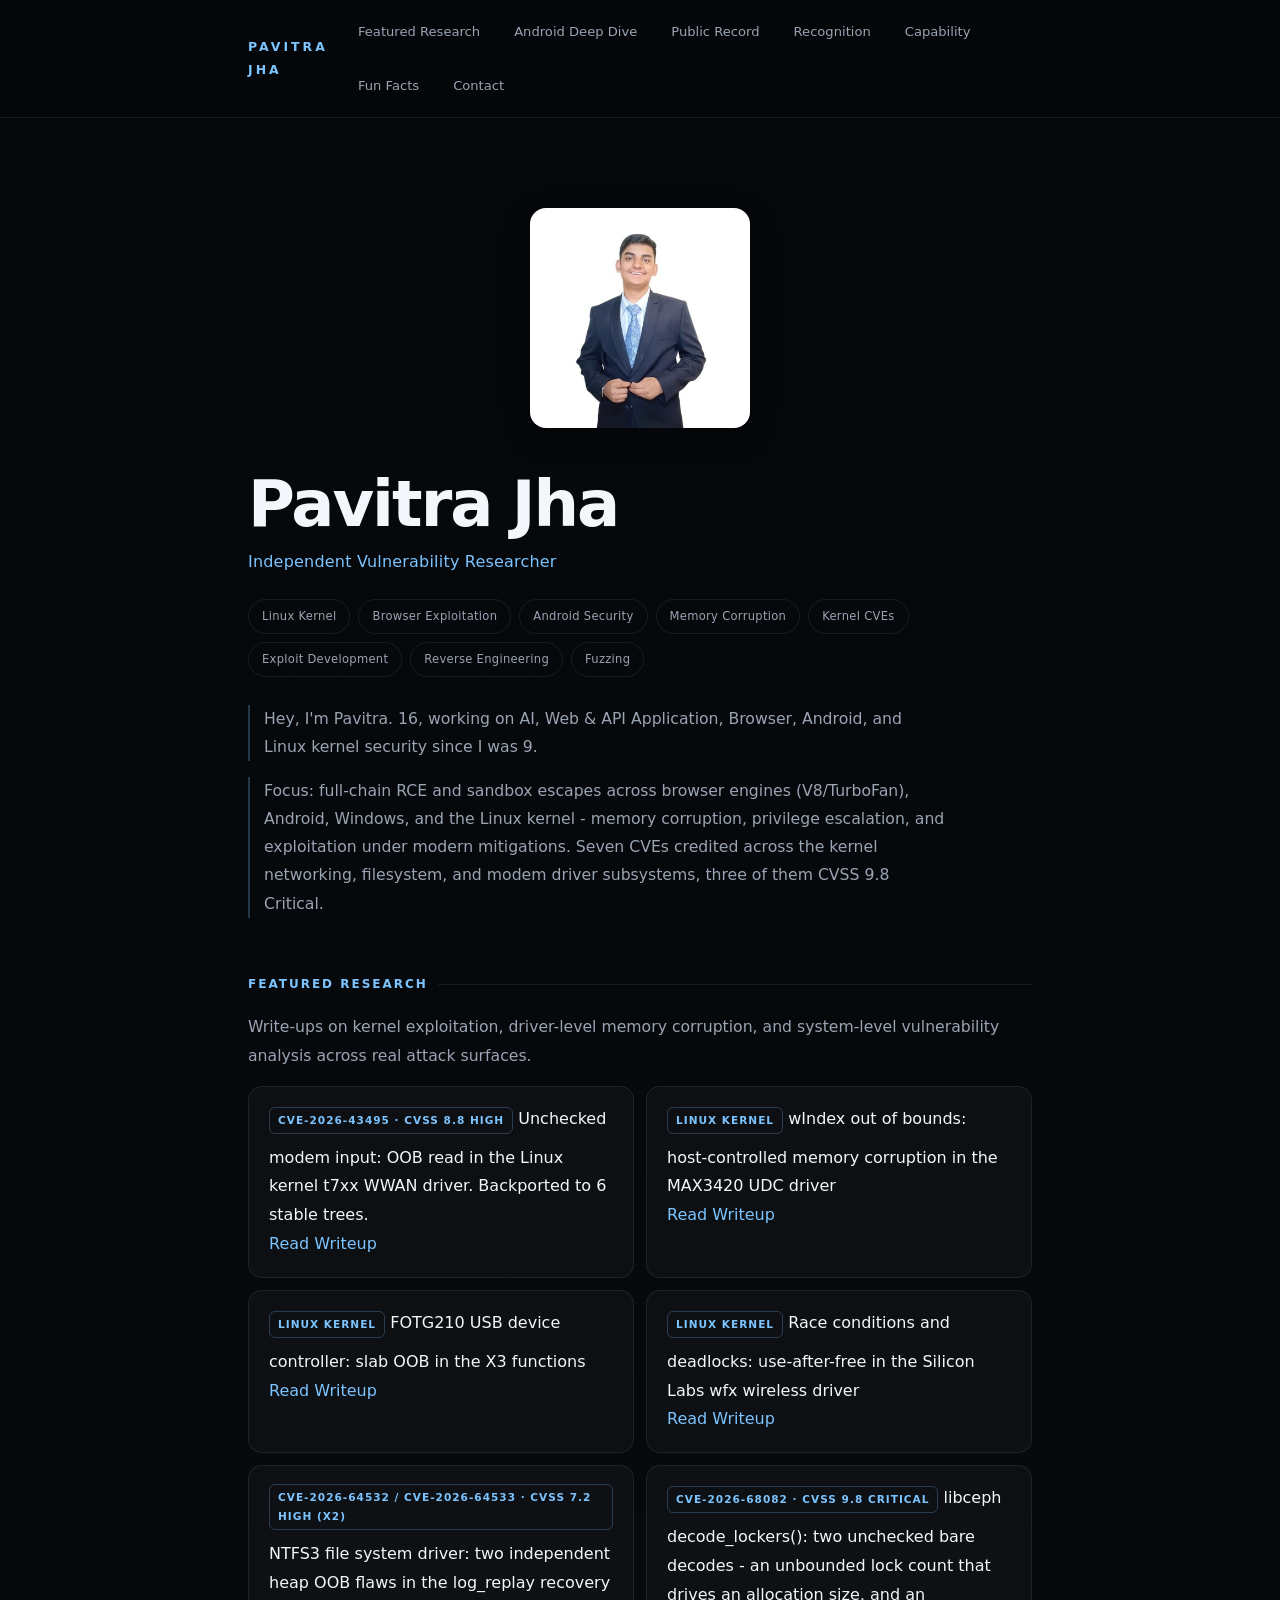
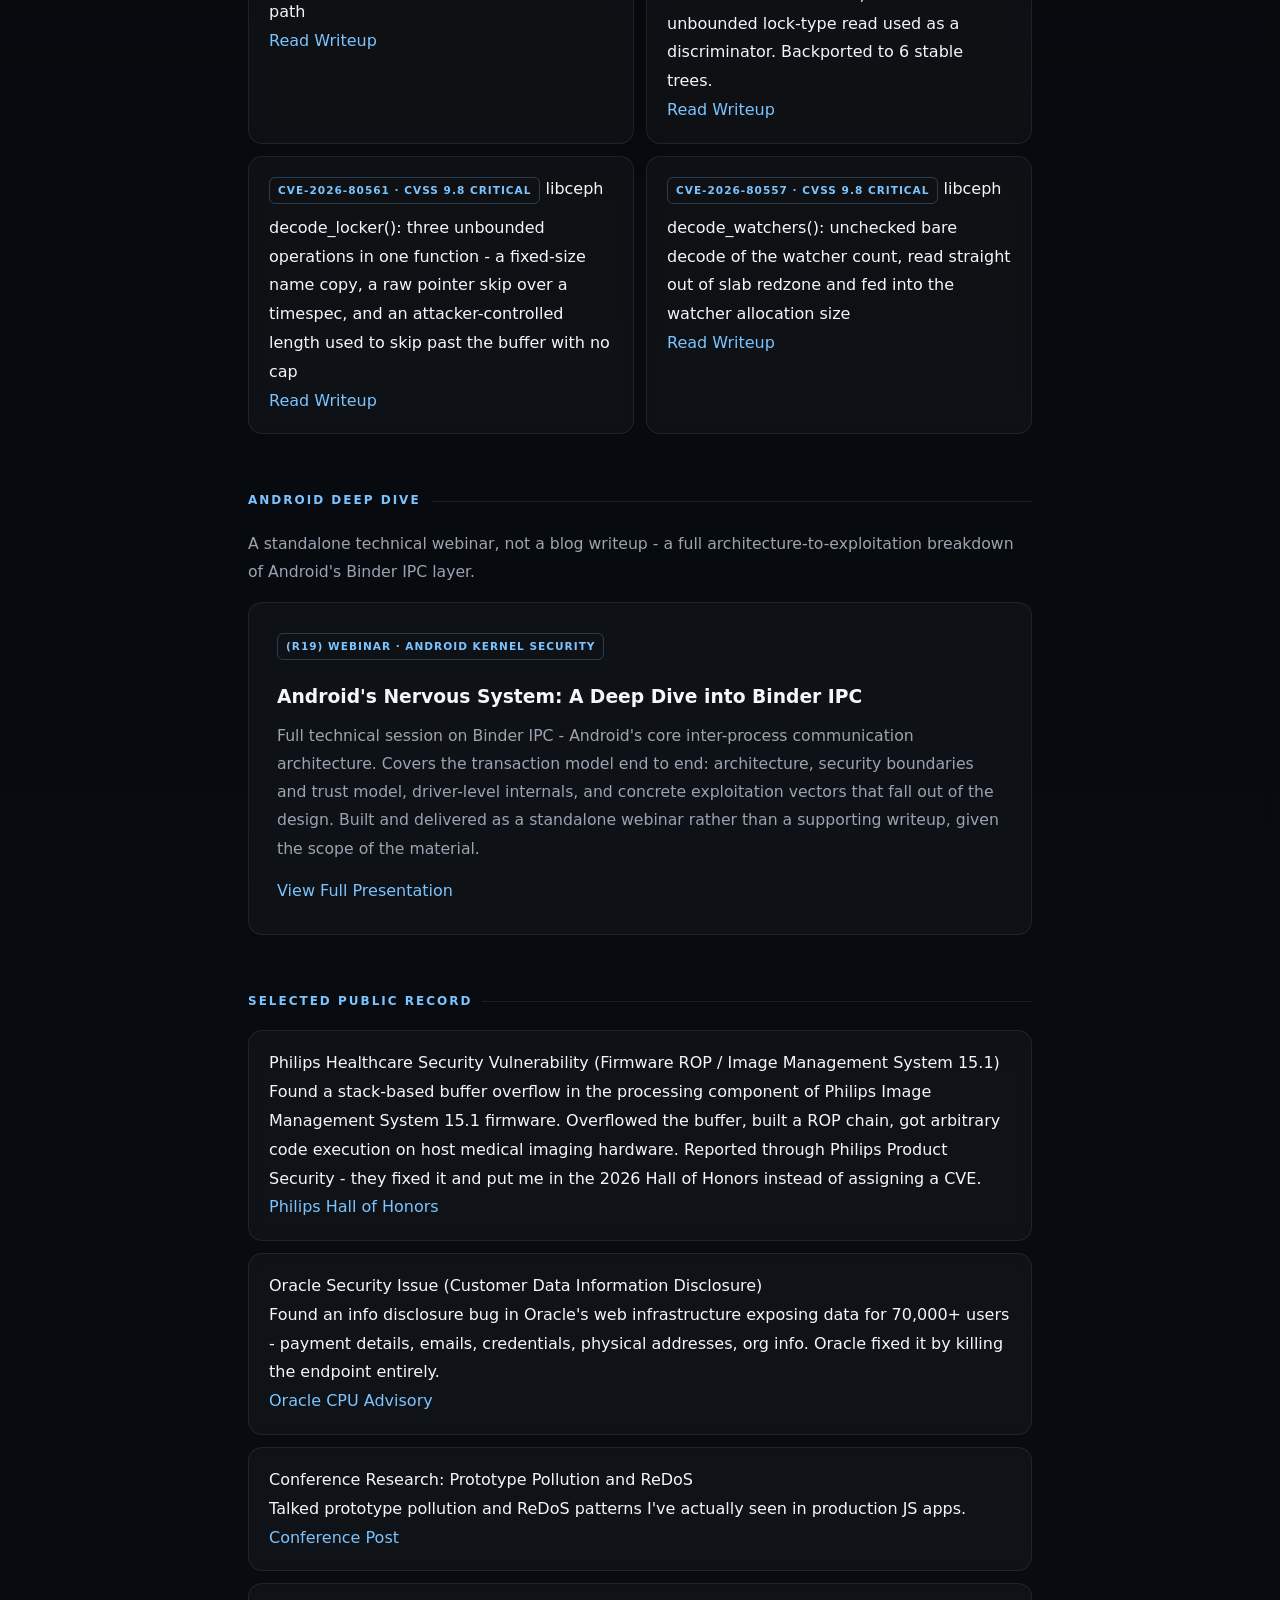
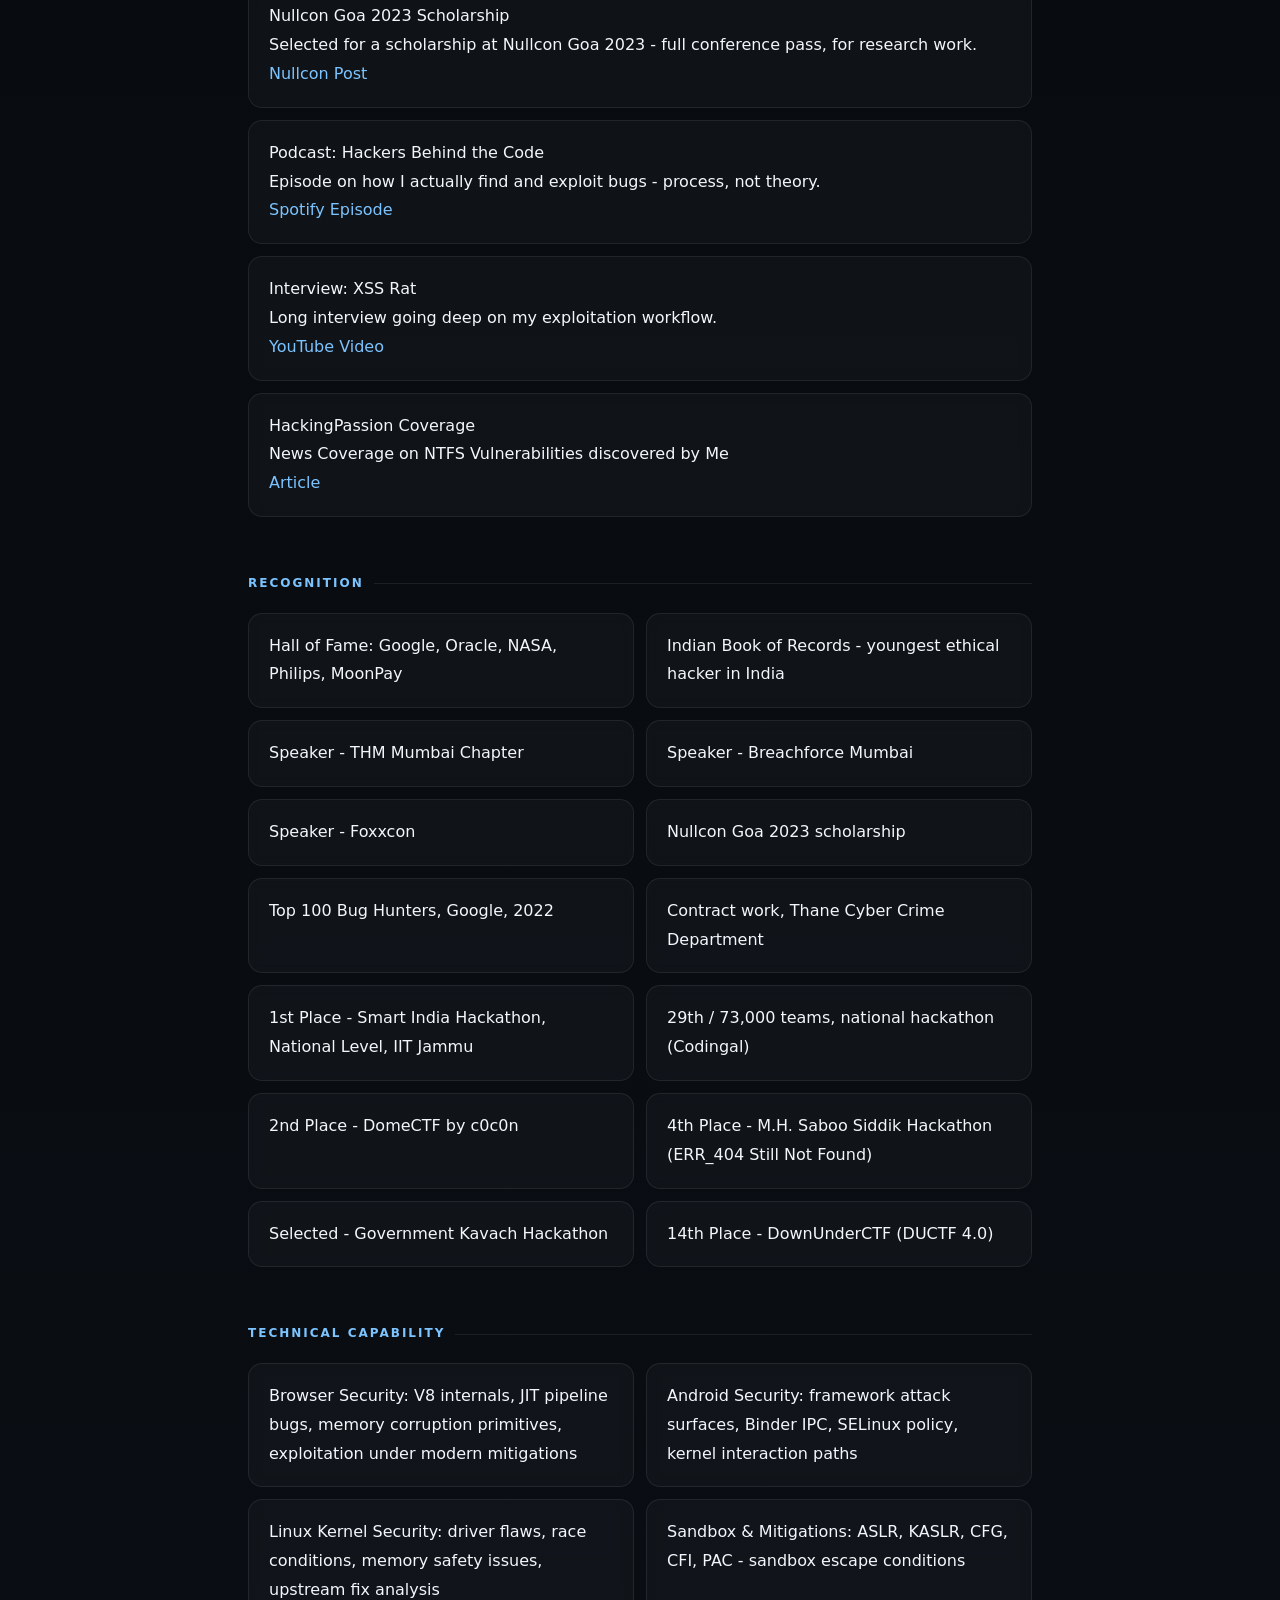
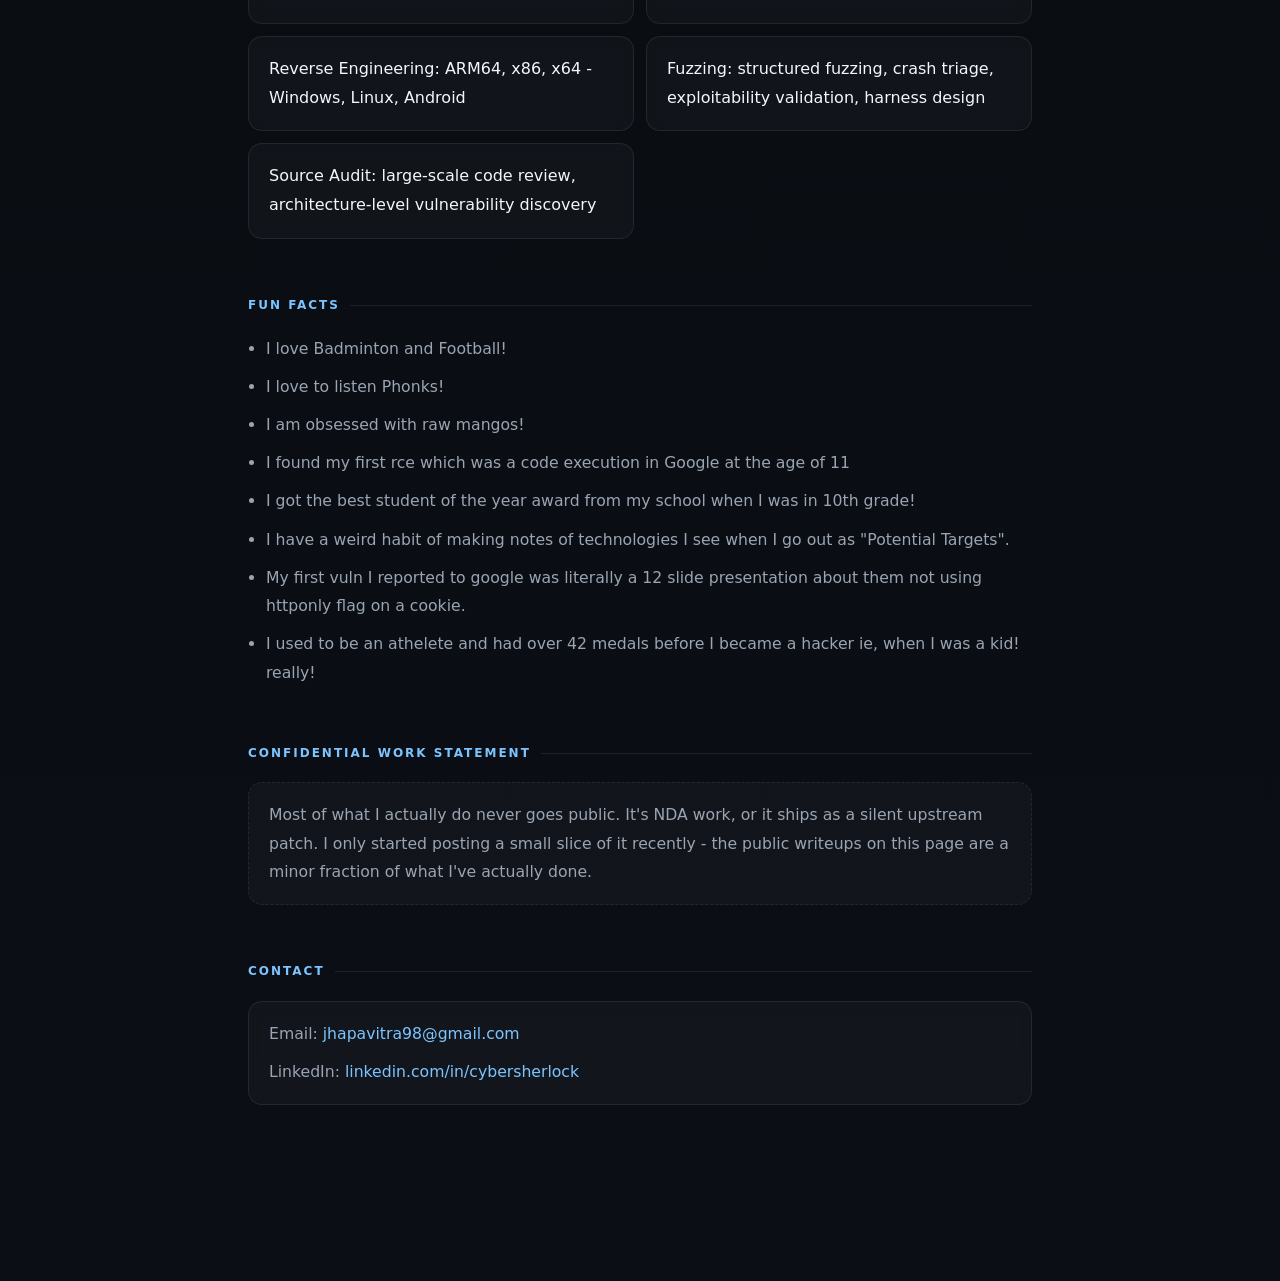
==== index.html @ 66595bdb "Update index.html" ====
<!DOCTYPE html>
<html lang="en">
  <head>
    <meta charset="UTF-8" />
    <meta name="viewport" content="width=device-width, initial-scale=1.0" />
    <title>
      Pavitra Jha
    </title>
    <link rel="stylesheet" href="style.css" />
    <meta property="og:title" content="Pavitra Jha" />
    <meta property="og:description" content="Kernel and browser security research since age 9." />
    <meta property="og:type" content="website" />
    <meta property="og:url" content="https://pavitrajha.github.io" />
    <meta property="og:image" content="https://pavitrajha.github.io/preview.png" />
    <meta name="twitter:card" content="summary_large_image" />
    <meta name="twitter:title" content="Pavitra Jha" />
    <meta name="twitter:description" content="Kernel and browser security research since age 9." />
    <meta name="twitter:image" content="https://pavitrajha.github.io/preview.png" />
  </head>
  <body>
    <nav class="navbar">
      <div class="navbar-inner">
        <div class="brand">
          PAVITRA JHA
        </div>
        <div class="nav-links">
          <a href="#featured-research">          Featured Research
</a>
          <a href="#android-deep-dive">          Android Deep Dive
</a>
          <a href="#public-record">          Public Record
</a>
          <a href="#recognition">          Recognition
</a>
          <a href="#capability">          Capability
</a>
          <a href="#fun-facts">          Fun Facts
</a>
          <a href="#contact">          Contact
</a>
        </div>
      </div>
    </nav>
    <div class="container">
      <header>
        <img src="Profile.jpg"
     alt="Pavitra Jha"
     style="width:220px;height:220px;object-fit:cover;border-radius:16px;display:block;margin:0 auto 24px;box-shadow:0 10px 30px rgba(0,0,0,.18);">
        <h1>
          Pavitra Jha
        </h1>
        <p class="eyebrow-role">Independent Vulnerability Researcher</p>
        <div class="badge-row">
          <span class="badge">Linux Kernel</span>
          <span class="badge">Browser Exploitation</span>
          <span class="badge">Android Security</span>
          <span class="badge">Memory Corruption</span>
          <span class="badge">Kernel CVEs</span>
          <span class="badge">Exploit Development</span>
          <span class="badge">Reverse Engineering</span>
          <span class="badge">Fuzzing</span>
        </div>
        <p class="sub">
          Hey, I'm Pavitra. 16, working on AI, Web & API Application, Browser, Android, and Linux kernel security since I was 9.
        </p>
        <p class="sub">
          Focus: full-chain RCE and sandbox escapes across browser engines (V8/TurboFan), Android, Windows, and the Linux kernel - memory corruption, privilege escalation, and exploitation under modern mitigations. Seven CVEs credited across the kernel networking, filesystem, and modem driver subsystems, three of them CVSS 9.8 Critical.
        </p>
      </header>

      <!-- ===================== -->
      <!-- FEATURED RESEARCH -->
      <!-- ===================== -->
      <section id="featured-research">
        <h2>
          Featured Research
        </h2>
        <p>
          Write-ups on kernel exploitation, driver-level memory corruption, and system-level vulnerability analysis across real attack surfaces.
        </p>
        <div class="feature-grid">
          <div class="card feature-card">
            <div class="feature-tag">CVE-2026-43495 &middot; CVSS 8.8 High</div>
            Unchecked modem input: OOB read in the Linux kernel t7xx WWAN driver. Backported to 6 stable trees.
            <br />
            <a href="blog/t7xx-oob-writeup.html">          Read Writeup
</a>
          </div>
          <div class="card feature-card">
            <div class="feature-tag">Linux Kernel</div>
            wIndex out of bounds: host-controlled memory corruption in the MAX3420 UDC driver
            <br />
            <a href="blog/max3420-oob-writeup.html">          Read Writeup
</a>
          </div>
          <div class="card feature-card">
            <div class="feature-tag">Linux Kernel</div>
            FOTG210 USB device controller: slab OOB in the X3 functions
            <br />
            <a href="blog/fotg210-oob-writeup.html">          Read Writeup
</a>
          </div>
          <div class="card feature-card">
            <div class="feature-tag">Linux Kernel</div>
            Race conditions and deadlocks: use-after-free in the Silicon Labs wfx wireless driver
            <br />
            <a href="blog/wfx-use-after-free-writeup.html">          Read Writeup
</a>
          </div>
          <div class="card feature-card">
            <div class="feature-tag">CVE-2026-64532 / CVE-2026-64533 &middot; CVSS 7.2 High (x2)</div>
            NTFS3 file system driver: two independent heap OOB flaws in the log_replay recovery path
            <br />
            <a href="blog/ntfs3-log_replay-oob-writeup.html">          Read Writeup
</a>
          </div>
          <div class="card feature-card">
            <div class="feature-tag">CVE-2026-68082 &middot; CVSS 9.8 Critical</div>
            libceph decode_lockers(): two unchecked bare decodes - an unbounded lock count that drives an allocation size, and an unbounded lock-type read used as a discriminator. Backported to 6 stable trees.
            <br />
            <a href="blog/Ceph-oob1-writeup.html">          Read Writeup
</a>
          </div>
          <div class="card feature-card">
            <div class="feature-tag">CVE-2026-80561 &middot; CVSS 9.8 Critical</div>
            libceph decode_locker(): three unbounded operations in one function - a fixed-size name copy, a raw pointer skip over a timespec, and an attacker-controlled length used to skip past the buffer with no cap
            <br />
            <a href="blog/Ceph-oob3-writeup.html">          Read Writeup
</a>
          </div>
          <div class="card feature-card">
            <div class="feature-tag">CVE-2026-80557 &middot; CVSS 9.8 Critical</div>
            libceph decode_watchers(): unchecked bare decode of the watcher count, read straight out of slab redzone and fed into the watcher allocation size
            <br />
            <a href="blog/Ceph-oob2-writeup.html">          Read Writeup
</a>
          </div>
        </div>
      </section>

      <!-- ===================== -->
      <!-- ANDROID DEEP DIVE (dedicated section - not a blog writeup, a full webinar) -->
      <!-- ===================== -->
      <section id="android-deep-dive">
        <h2>
          Android Deep Dive
        </h2>
        <p>
          A standalone technical webinar, not a blog writeup - a full architecture-to-exploitation breakdown of Android's Binder IPC layer.
        </p>
        <div class="card feature-card" style="padding:28px;">
          <div class="feature-tag">(R19) Webinar &middot; Android Kernel Security</div>
          <h3 style="margin:10px 0 8px;">
            Android's Nervous System: A Deep Dive into Binder IPC
          </h3>
          <p style="margin:0 0 14px;">
            Full technical session on Binder IPC - Android's core inter-process communication architecture. Covers the transaction model end to end: architecture, security boundaries and trust model, driver-level internals, and concrete exploitation vectors that fall out of the design. Built and delivered as a standalone webinar rather than a supporting writeup, given the scope of the material.
          </p>
          <a href="blog/Binder-IPC-Session-Presentation.html">          View Full Presentation
</a>
        </div>
      </section>

      <!-- ===================== -->
      <!-- PUBLIC RECORD -->
      <!-- ===================== -->
      <section id="public-record">
        <h2>
          Selected Public Record
        </h2>
        <div class="card">
          Philips Healthcare Security Vulnerability (Firmware ROP / Image Management System 15.1)
          <br />
          Found a stack-based buffer overflow in the processing component of Philips Image Management System 15.1 firmware. Overflowed the buffer, built a ROP chain, got arbitrary code execution on host medical imaging hardware. Reported through Philips Product Security - they fixed it and put me in the 2026 Hall of Honors instead of assigning a CVE.
          <br />
          <a href="https://www.philips.com/a-w/security/coordinated-vulnerability-disclosure/hall-of-honors.html">          Philips Hall of Honors
</a>
        </div>
        <div class="card">
          Oracle Security Issue (Customer Data Information Disclosure)
          <br />
          Found an info disclosure bug in Oracle's web infrastructure exposing data for 70,000+ users - payment details, emails, credentials, physical addresses, org info. Oracle fixed it by killing the endpoint entirely.
          <br />
          <a href="https://www.oracle.com/security-alerts/cpujul2024.html">          Oracle CPU Advisory
</a>
        </div>
        <div class="card">
          Conference Research: Prototype Pollution and ReDoS
          <br />
          Talked prototype pollution and ReDoS patterns I've actually seen in production JS apps.
          <br />
          <a href="https://www.linkedin.com/posts/cybersherlock_cybersecurity-nullmeetmumbai-itminstitute-activity-7195110088628416512-Cg-U">          Conference Post
</a>
        </div>
        <div class="card">
          Nullcon Goa 2023 Scholarship
          <br />
          Selected for a scholarship at Nullcon Goa 2023 - full conference pass, for research work.
          <br />
          <a href="https://www.linkedin.com/posts/nullcon_nullcongoa2023-infosec-conference-activity-7102622075843993600-64dZ">          Nullcon Post
</a>
        </div>
        <div class="card">
          Podcast: Hackers Behind the Code
          <br />
          Episode on how I actually find and exploit bugs - process, not theory.
          <br />
          <a href="https://open.spotify.com/episode/4q6rhJsXgfwRTaq5ts32MN">          Spotify Episode
</a>
        </div>
        <div class="card">
          Interview: XSS Rat
          <br />
          Long interview going deep on my exploitation workflow.
          <br />
          <a href="https://www.youtube.com/watch?v=K3DENG8kdYA">          YouTube Video
</a>
        </div>
          <div class="card">
          HackingPassion Coverage
          <br />
          News Coverage on NTFS Vulnerabilities discovered by Me
          <br />
          <a href="https://hackingpassion.com/ntfs3-linux-kernel-cve-pavitra-jha/">          Article
</a>
        </div>
      </section>
      <!-- ===================== -->
      <!-- RECOGNITION -->
      <!-- ===================== -->
      <section id="recognition">
        <h2>
          Recognition
        </h2>
        <div class="recognition-grid">
          <div class="card recognition-card">
            Hall of Fame: Google, Oracle, NASA, Philips, MoonPay
          </div>
          <div class="card recognition-card">
            Indian Book of Records - youngest ethical hacker in India
          </div>
          <div class="card recognition-card">
            Speaker - THM Mumbai Chapter
          </div>
          <div class="card recognition-card">
            Speaker - Breachforce Mumbai
          </div>
          <div class="card recognition-card">
            Speaker - Foxxcon
          </div>
          <div class="card recognition-card">
            Nullcon Goa 2023 scholarship
          </div>
          <div class="card recognition-card">
            Top 100 Bug Hunters, Google, 2022
          </div>
          <div class="card recognition-card">
            Contract work, Thane Cyber Crime Department
          </div>
          <div class="card recognition-card">
            1st Place - Smart India Hackathon, National Level, IIT Jammu
          </div>
          <div class="card recognition-card">
            29th / 73,000 teams, national hackathon (Codingal)
          </div>
          <div class="card recognition-card">
            2nd Place - DomeCTF by c0c0n
          </div>
          <div class="card recognition-card">
            4th Place - M.H. Saboo Siddik Hackathon (ERR_404 Still Not Found)
          </div>
          <div class="card recognition-card">
            Selected - Government Kavach Hackathon
          </div>
          <div class="card recognition-card">
            14th Place - DownUnderCTF (DUCTF 4.0)
          </div>
        </div>
      </section>
      <!-- ===================== -->
      <!-- CAPABILITY -->
      <!-- ===================== -->
      <section id="capability">
        <h2>
          Technical Capability
        </h2>
        <div class="capability-grid">
          <div class="card">
            Browser Security: V8 internals, JIT pipeline bugs, memory corruption primitives, exploitation under modern mitigations
          </div>
          <div class="card">
            Android Security: framework attack surfaces, Binder IPC, SELinux policy, kernel interaction paths
          </div>
          <div class="card">
            Linux Kernel Security: driver flaws, race conditions, memory safety issues, upstream fix analysis
          </div>
          <div class="card">
            Sandbox &amp; Mitigations: ASLR, KASLR, CFG, CFI, PAC - sandbox escape conditions
          </div>
          <div class="card">
            Reverse Engineering: ARM64, x86, x64 - Windows, Linux, Android
          </div>
          <div class="card">
            Fuzzing: structured fuzzing, crash triage, exploitability validation, harness design
          </div>
          <div class="card">
            Source Audit: large-scale code review, architecture-level vulnerability discovery
          </div>
        </div>
      </section>
      <!-- ===================== -->
      <!-- FUN FACTS (placeholder - send me 4-5 and I'll slot them in) -->
      <!-- ===================== -->
      <section id="fun-facts">
        <h2>
          Fun Facts
        </h2>
        <ul>
          <li>
            I love Badminton and Football!
          </li>
          <li>
            I love to listen Phonks!
          </li>
          <li>
            I am obsessed with raw mangos!
          </li>
          <li>
            I found my first rce which was a code execution in Google at the age of 11 
          </li>
          <li>
            I got the best student of the year award from my school when I was in 10th grade!
          </li>
          <li>
            I have a weird habit of making notes of technologies I see when I go out as "Potential Targets".
          </li>
          <li>
            My first vuln I reported to google was literally a 12 slide presentation about them not using httponly flag on a cookie.
          </li>
          <li>
            I used to be an athelete and had over 42 medals before I became a hacker ie, when I was a kid! really! 
          </li>
        </ul>
      </section>
      <section>
        <h2>
          Confidential Work Statement
        </h2>
        <div class="notice-box">
          <p>
            Most of what I actually do never goes public. It's NDA work, or it ships as a silent upstream patch. I only started posting a small slice of it recently - the public writeups on this page are a minor fraction of what I've actually done.
          </p>
        </div>
      </section>
      <section id="contact">
        <h2>
          Contact
        </h2>
        <div class="card contact-card">
          <p>
            Email:
            <a href="mailto:jhapavitra98@gmail.com">          jhapavitra98@gmail.com
</a>
          </p>
          <p>
            LinkedIn:
            <a href="https://linkedin.com/in/cybersherlock">          linkedin.com/in/cybersherlock
</a>
          </p>
        </div>
      </section>
    </div>
  </body>
</html>
---- style.css ----
:root {
  --bg: #07090c;
  --panel: rgba(255,255,255,0.03);
  --panel-hover: rgba(255,255,255,0.06);
  --border: rgba(255,255,255,0.08);

  --text: #f3f6fb;
  --muted: #9aa4b2;

  --accent: #7cc4ff;

  --max: 820px;
}

* {
  box-sizing: border-box;
}

html {
  scroll-behavior: smooth;
  scroll-padding-top: 90px;
}

body {
  margin: 0;
  background: linear-gradient(180deg, #05070a, #0b0f15);
  color: var(--text);
  font-family: Inter, system-ui, sans-serif;
  line-height: 1.8;
}

/* subtle grid */
body::before {
  content: "";
  position: fixed;
  inset: 0;
  background-image:
    linear-gradient(rgba(255,255,255,0.03) 1px, transparent 1px),
    linear-gradient(90deg, rgba(255,255,255,0.03) 1px, transparent 1px);
  background-size: 48px 48px;
  opacity: 0.12;
  pointer-events: none;
}

/* =========================
CENTERED COLUMN SYSTEM
========================= */

.container {
  max-width: var(--max);
  margin: 0 auto;
  padding: 90px 18px 120px;
}

/* =========================
NAVBAR (STICKY PROPER UI)
========================= */

.navbar {
  position: sticky;
  top: 0;
  z-index: 999;

  width: 100%;
  background: rgba(5, 7, 10, 0.72);
  backdrop-filter: blur(16px);

  border-bottom: 1px solid var(--border);
}

.navbar-inner {
  max-width: var(--max);
  margin: 0 auto;

  padding: 14px 18px;

  display: flex;
  justify-content: space-between;
  align-items: center;
}

.brand {
  font-size: 0.78rem;
  letter-spacing: 3px;
  font-weight: 600;
  color: var(--accent);
}

.nav-links {
  display: flex;
  gap: 18px;
  flex-wrap: wrap;
}

.nav-links a {
  font-size: 0.82rem;
  color: var(--muted);
  text-decoration: none;

  padding: 6px 8px;
  border-radius: 6px;

  transition: 0.2s ease;
}

.nav-links a:hover {
  color: var(--text);
  background: rgba(255,255,255,0.05);
}

/* =========================
HEADER (HIGH IMPACT ENTRY)
========================= */

header {
  margin-bottom: 56px;
}

h1 {
  font-size: clamp(2.8rem, 5vw, 4rem);
  letter-spacing: -2px;
  line-height: 1.05;
  margin-bottom: 10px;
}

/* role line sitting directly under the name */
.eyebrow-role {
  font-size: 1rem;
  font-weight: 500;
  color: var(--accent);
  letter-spacing: 0.2px;
  margin: 0 0 22px;
}

/* capability badges — quiet pills, not competing with the h1 */
.badge-row {
  display: flex;
  flex-wrap: wrap;
  gap: 8px;
  margin-bottom: 28px;
}

.badge {
  font-size: 0.72rem;
  font-weight: 500;
  letter-spacing: 0.3px;
  color: var(--muted);
  background: transparent;
  border: 1px solid var(--border);
  border-radius: 999px;
  padding: 6px 13px;
  transition: 0.2s ease;
}

.badge:hover {
  color: var(--text);
  border-color: rgba(124,196,255,0.3);
}

.sub {
  color: var(--muted);
  border-left: 2px solid rgba(124,196,255,0.25);
  padding-left: 14px;
  margin-bottom: 12px;
  max-width: 70ch;
}

/* =========================
SECTION SYSTEM (RHYTHM FIX)
========================= */

section {
  margin-bottom: 56px;
}

h2 {
  font-size: 0.75rem;
  text-transform: uppercase;
  letter-spacing: 2px;
  color: var(--accent);

  display: flex;
  align-items: center;
  gap: 10px;

  margin-bottom: 18px;
}

h2::after {
  content: "";
  height: 1px;
  flex: 1;
  background: var(--border);
}

/* =========================
CARD SYSTEM (PUBLICATION FEEL)
========================= */

.card {
  background: var(--panel);
  border: 1px solid var(--border);
  border-radius: 14px;

  padding: 18px 20px;
  margin-bottom: 12px;

  transition: 0.18s ease;

  /* subtle professional polish */
  backdrop-filter: blur(6px);
}

.card:hover {
  transform: translateY(-2px);
  background: var(--panel-hover);
  border-color: rgba(124,196,255,0.18);
}

/* make “blog/public record feel more index-like” */
#blog .card,
#record .card {
  border-left: 2px solid rgba(124,196,255,0.25);
}

/* =========================
FEATURED RESEARCH GRID
========================= */

.feature-grid,
.recognition-grid,
.capability-grid {
  display: grid;
  grid-template-columns: repeat(2, 1fr);
  gap: 12px;
}

.feature-grid .card,
.recognition-grid .card,
.capability-grid .card {
  margin-bottom: 0;
}

.feature-tag {
  display: inline-block;
  font-size: 0.66rem;
  font-weight: 600;
  letter-spacing: 1px;
  text-transform: uppercase;
  color: var(--accent);
  border: 1px solid rgba(124,196,255,0.25);
  border-radius: 6px;
  padding: 3px 8px;
  margin-bottom: 10px;
}

/* =========================
NOTICE / CONFIDENTIAL BOX
========================= */

.notice-box {
  background: var(--panel);
  border: 1px dashed var(--border);
  border-radius: 14px;
  padding: 18px 20px;
}

.notice-box p {
  margin: 0;
}

/* =========================
CONTACT
========================= */

.contact-card p {
  margin: 0 0 10px;
}

.contact-card p:last-child {
  margin-bottom: 0;
}

/* =========================
TEXT
========================= */

p, li {
  color: var(--muted);
  font-size: 0.98rem;
}

ul {
  padding-left: 18px;
}

li {
  margin-bottom: 10px;
}

/* =========================
LINKS
========================= */

a {
  color: var(--accent);
  text-decoration: none;
}

a:hover {
  opacity: 0.85;
}

/* =========================
RESPONSIVE TUNING
========================= */

@media (max-width: 720px) {
  .navbar-inner {
    flex-direction: column;
    align-items: flex-start;
    gap: 10px;
  }

  h1 {
    font-size: 2.6rem;
  }

  .container {
    padding: 70px 16px 100px;
  }

  .feature-grid,
  .recognition-grid,
  .capability-grid {
    grid-template-columns: 1fr;
  }
}
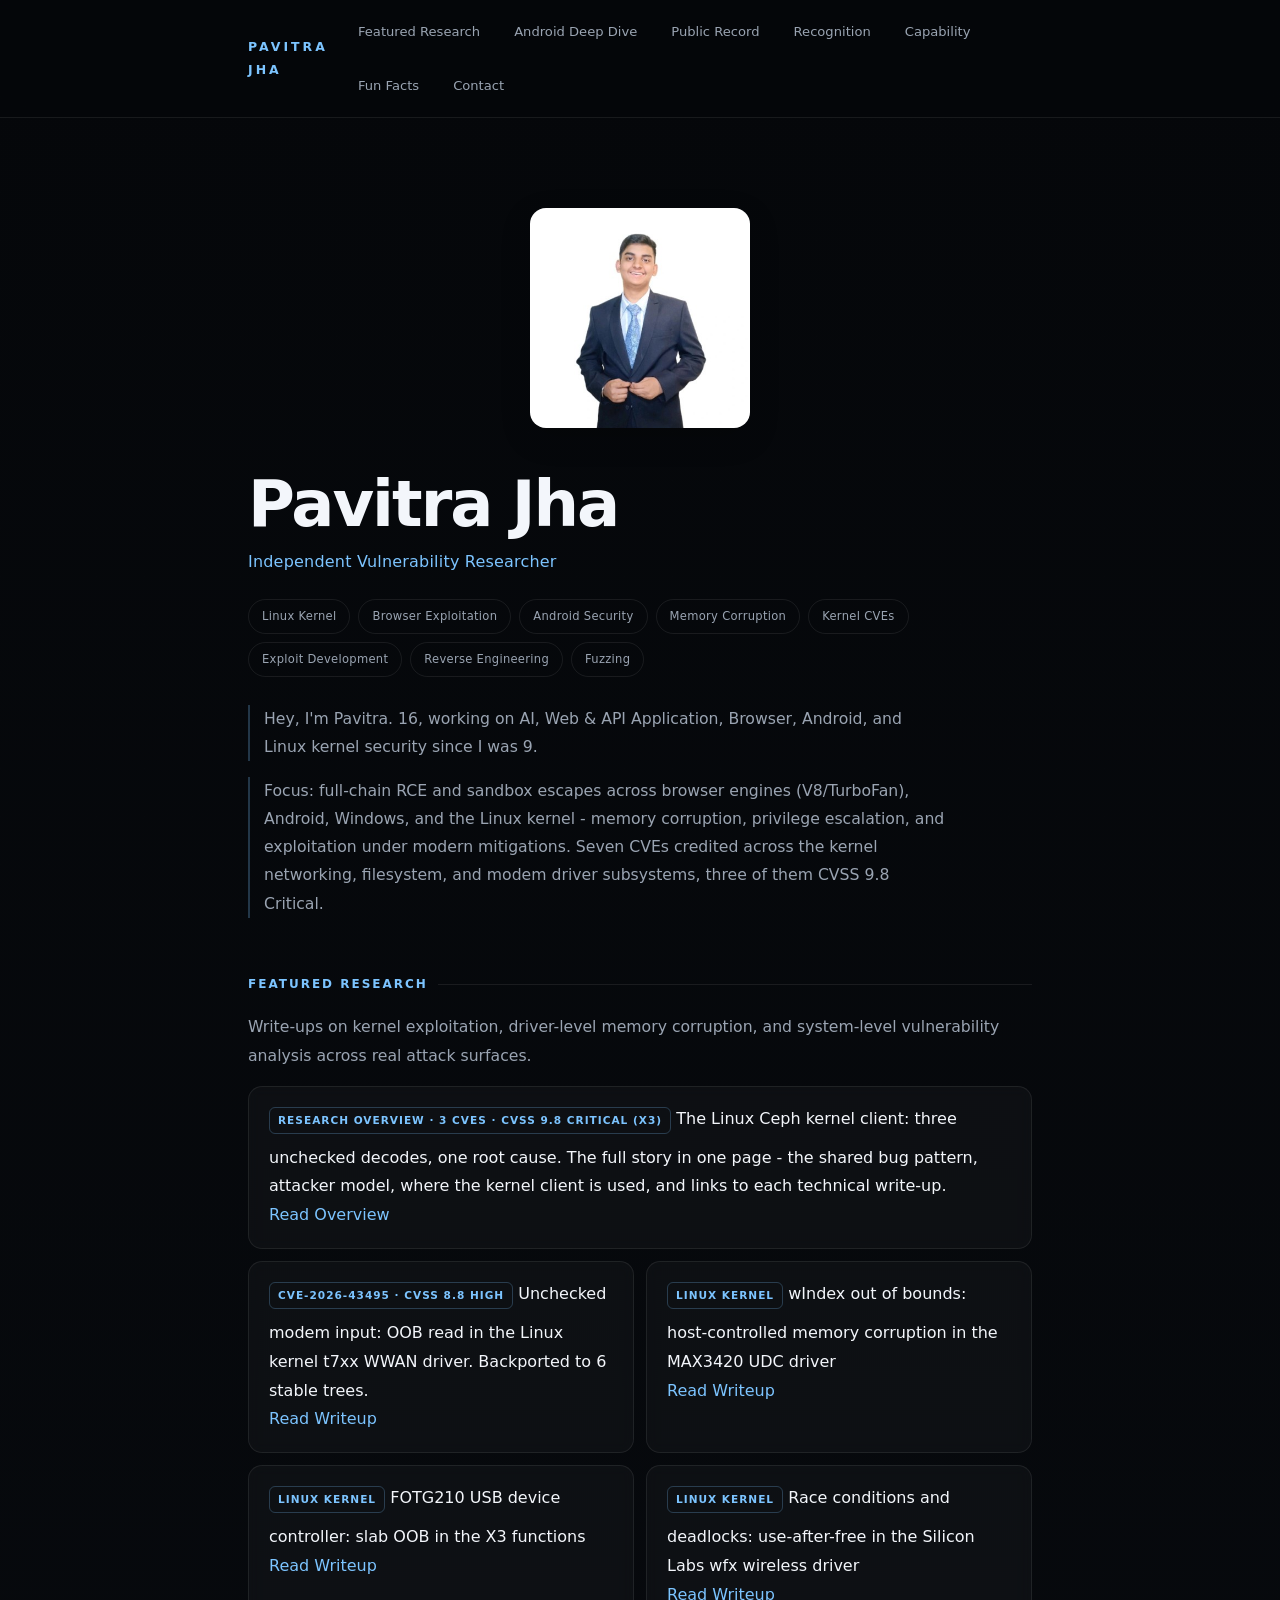
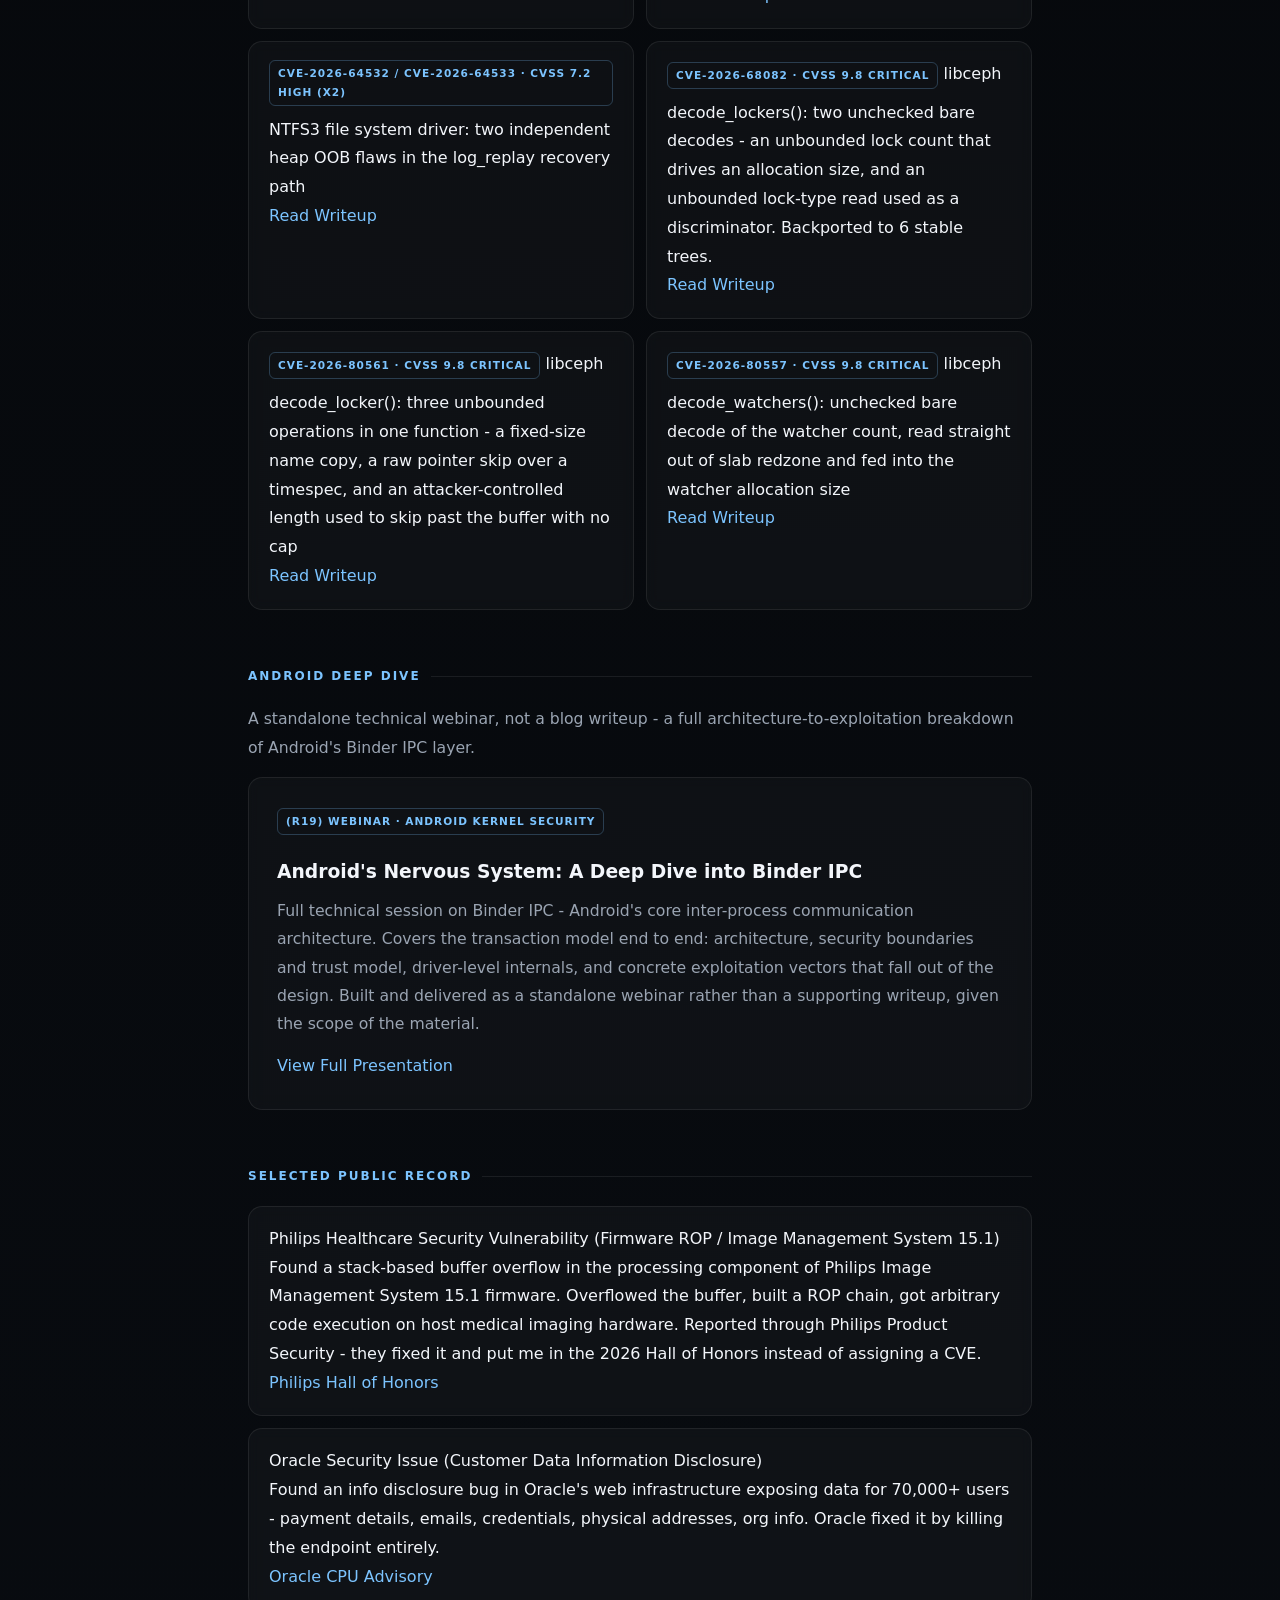
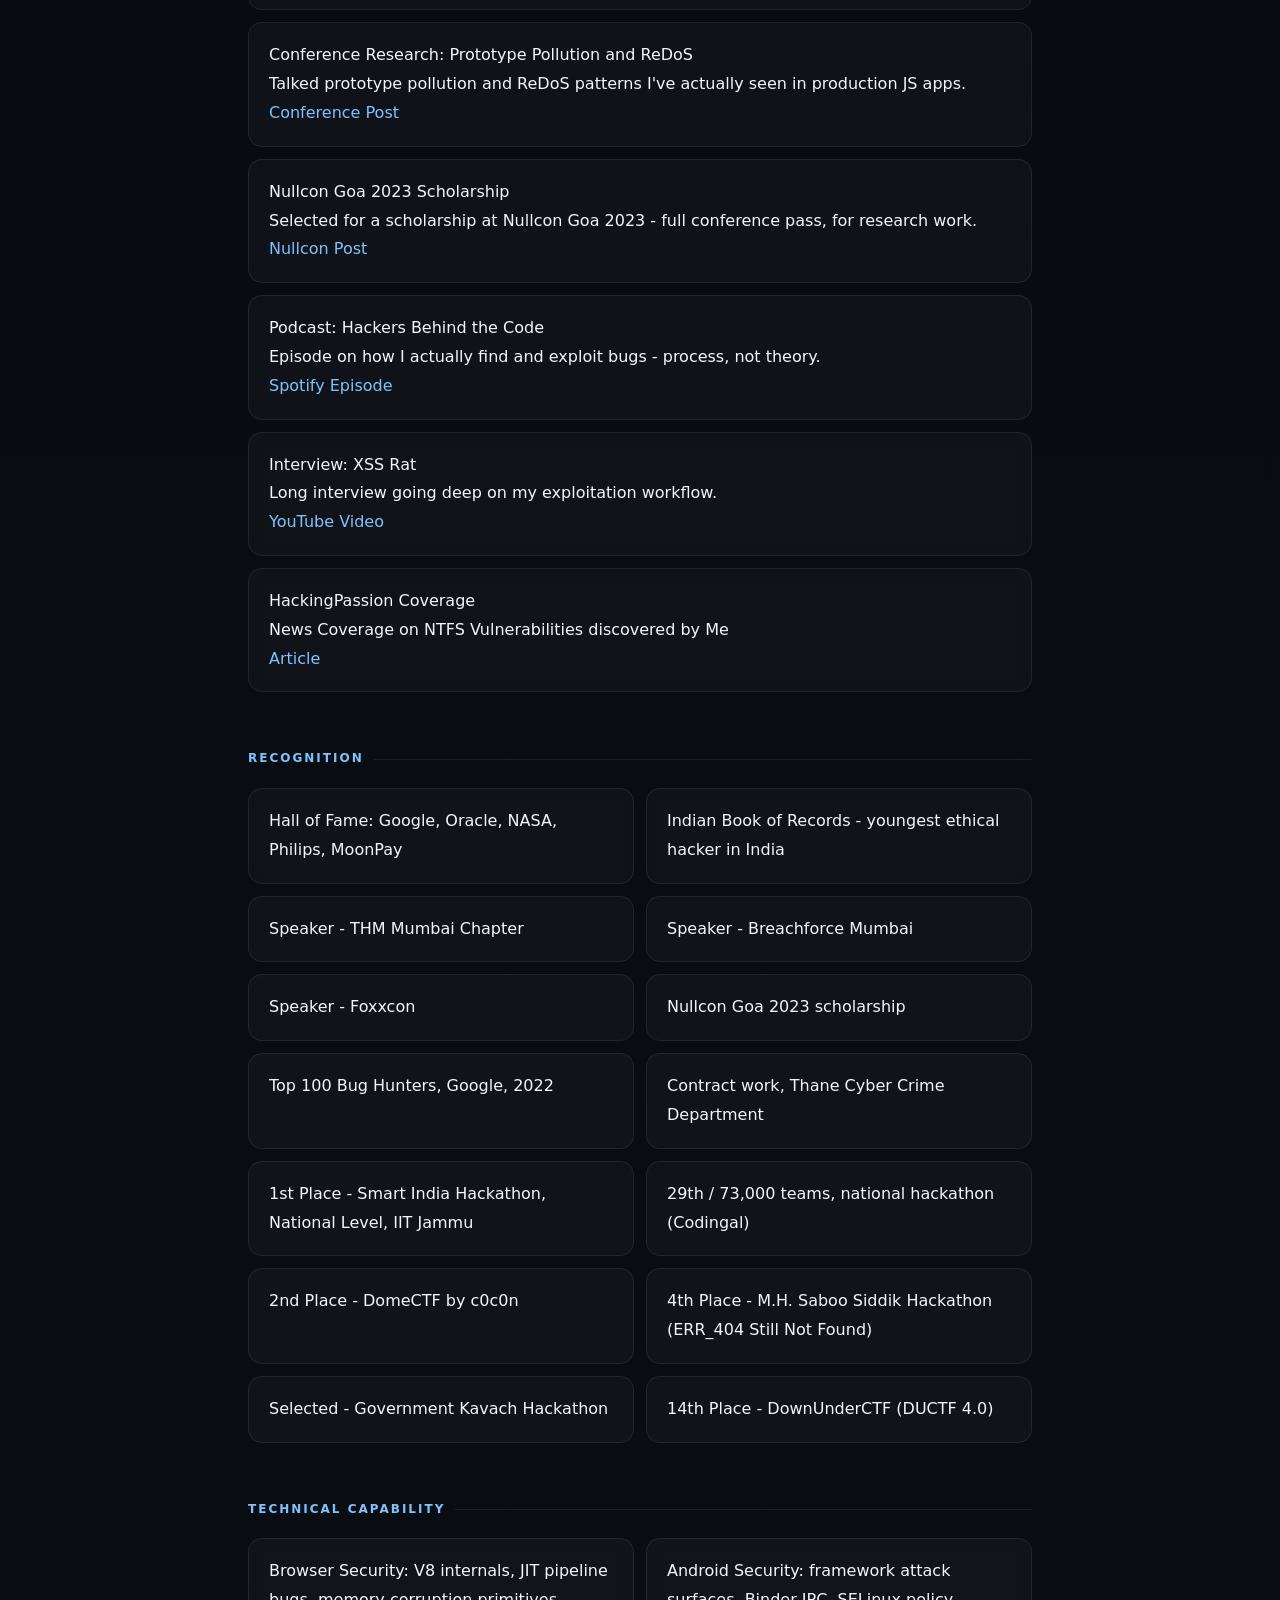
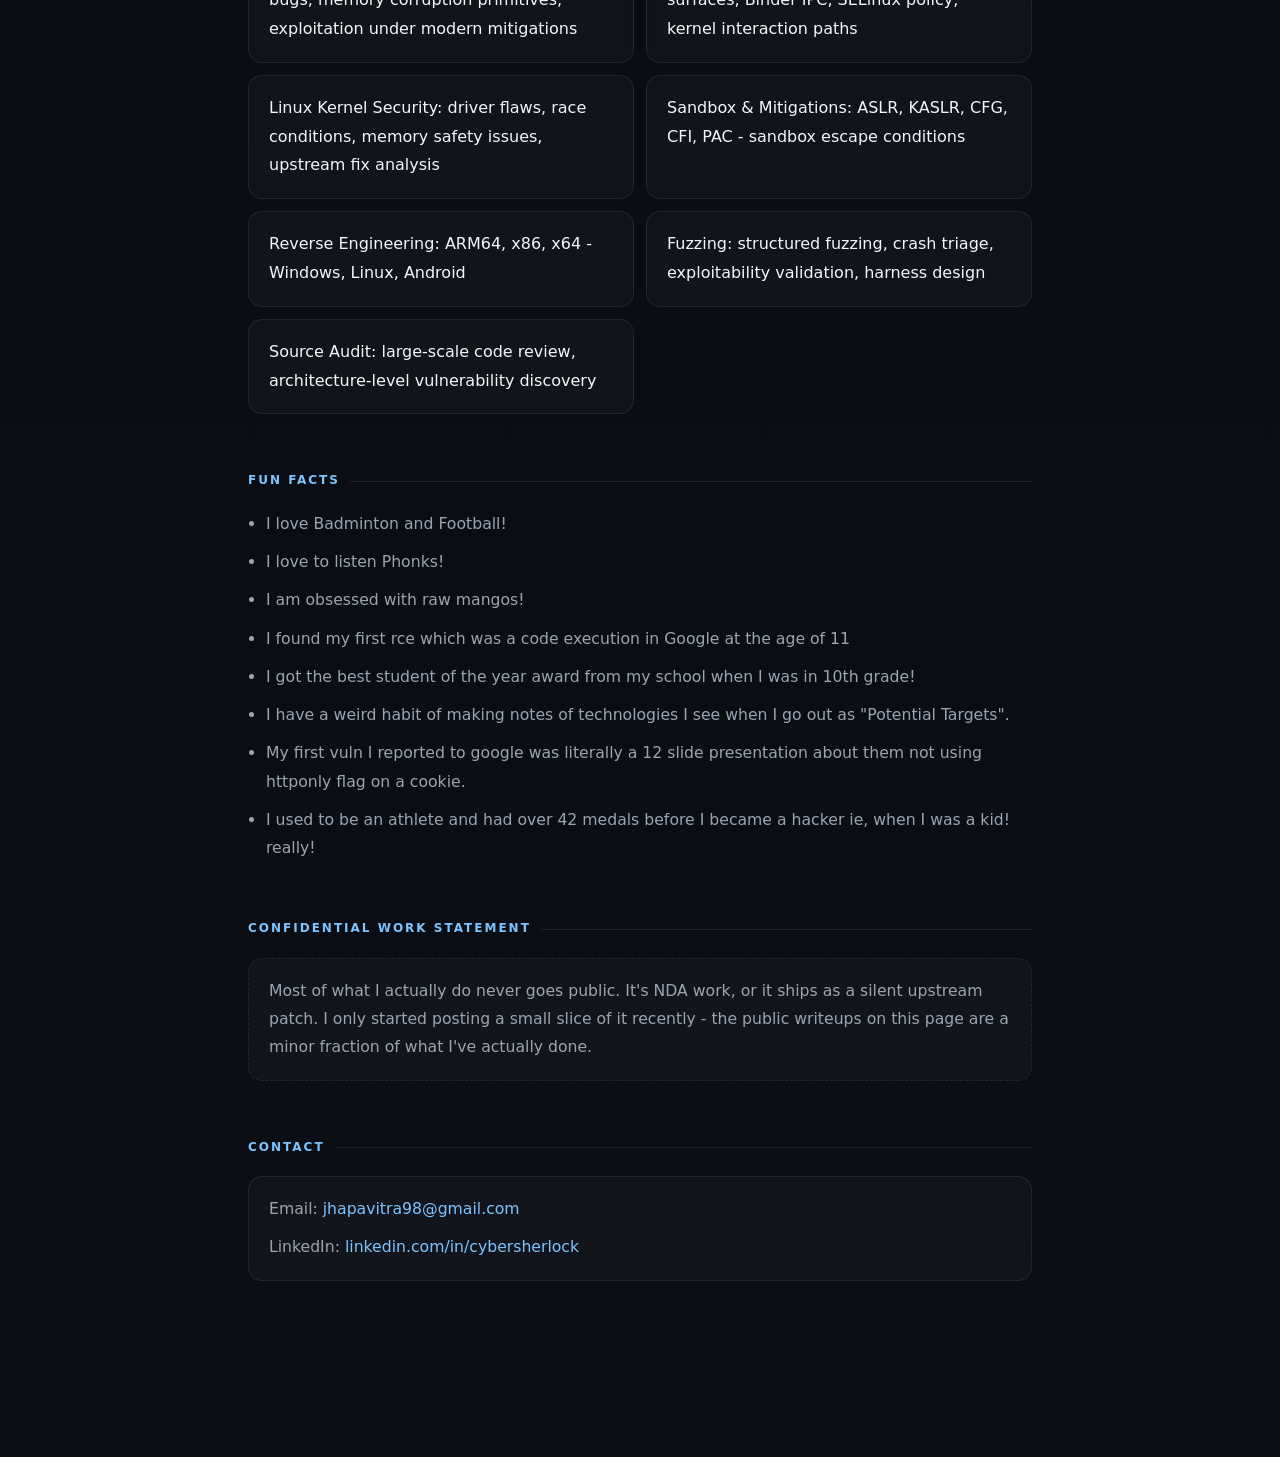
==== commit 8275cc8c: "Update index.html" ====
--- a/index.html
+++ b/index.html
@@ -24,20 +24,13 @@
           PAVITRA JHA
         </div>
         <div class="nav-links">
-          <a href="#featured-research">          Featured Research
-</a>
-          <a href="#android-deep-dive">          Android Deep Dive
-</a>
-          <a href="#public-record">          Public Record
-</a>
-          <a href="#recognition">          Recognition
-</a>
-          <a href="#capability">          Capability
-</a>
-          <a href="#fun-facts">          Fun Facts
-</a>
-          <a href="#contact">          Contact
-</a>
+          <a href="#featured-research">Featured Research</a>
+          <a href="#android-deep-dive">Android Deep Dive</a>
+          <a href="#public-record">Public Record</a>
+          <a href="#recognition">Recognition</a>
+          <a href="#capability">Capability</a>
+          <a href="#fun-facts">Fun Facts</a>
+          <a href="#contact">Contact</a>
         </div>
       </div>
     </nav>
@@ -79,61 +72,59 @@
           Write-ups on kernel exploitation, driver-level memory corruption, and system-level vulnerability analysis across real attack surfaces.
         </p>
         <div class="feature-grid">
+          <div class="card feature-card" style="grid-column: 1 / -1;">
+            <div class="feature-tag">Research Overview &middot; 3 CVEs &middot; CVSS 9.8 Critical (x3)</div>
+            The Linux Ceph kernel client: three unchecked decodes, one root cause. The full story in one page - the shared bug pattern, attacker model, where the kernel client is used, and links to each technical write-up.
+            <br />
+            <a href="blog/Ceph-libceph-overview.html">Read Overview</a>
+          </div>
           <div class="card feature-card">
             <div class="feature-tag">CVE-2026-43495 &middot; CVSS 8.8 High</div>
             Unchecked modem input: OOB read in the Linux kernel t7xx WWAN driver. Backported to 6 stable trees.
             <br />
-            <a href="blog/t7xx-oob-writeup.html">          Read Writeup
-</a>
+            <a href="blog/t7xx-oob-writeup.html">Read Writeup</a>
           </div>
           <div class="card feature-card">
             <div class="feature-tag">Linux Kernel</div>
             wIndex out of bounds: host-controlled memory corruption in the MAX3420 UDC driver
             <br />
-            <a href="blog/max3420-oob-writeup.html">          Read Writeup
-</a>
+            <a href="blog/max3420-oob-writeup.html">Read Writeup</a>
           </div>
           <div class="card feature-card">
             <div class="feature-tag">Linux Kernel</div>
             FOTG210 USB device controller: slab OOB in the X3 functions
             <br />
-            <a href="blog/fotg210-oob-writeup.html">          Read Writeup
-</a>
+            <a href="blog/fotg210-oob-writeup.html">Read Writeup</a>
           </div>
           <div class="card feature-card">
             <div class="feature-tag">Linux Kernel</div>
             Race conditions and deadlocks: use-after-free in the Silicon Labs wfx wireless driver
             <br />
-            <a href="blog/wfx-use-after-free-writeup.html">          Read Writeup
-</a>
+            <a href="blog/wfx-use-after-free-writeup.html">Read Writeup</a>
           </div>
           <div class="card feature-card">
             <div class="feature-tag">CVE-2026-64532 / CVE-2026-64533 &middot; CVSS 7.2 High (x2)</div>
             NTFS3 file system driver: two independent heap OOB flaws in the log_replay recovery path
             <br />
-            <a href="blog/ntfs3-log_replay-oob-writeup.html">          Read Writeup
-</a>
+            <a href="blog/ntfs3-log_replay-oob-writeup.html">Read Writeup</a>
           </div>
           <div class="card feature-card">
             <div class="feature-tag">CVE-2026-68082 &middot; CVSS 9.8 Critical</div>
             libceph decode_lockers(): two unchecked bare decodes - an unbounded lock count that drives an allocation size, and an unbounded lock-type read used as a discriminator. Backported to 6 stable trees.
             <br />
-            <a href="blog/Ceph-oob1-writeup.html">          Read Writeup
-</a>
+            <a href="blog/Ceph-oob1-writeup.html">Read Writeup</a>
           </div>
           <div class="card feature-card">
             <div class="feature-tag">CVE-2026-80561 &middot; CVSS 9.8 Critical</div>
             libceph decode_locker(): three unbounded operations in one function - a fixed-size name copy, a raw pointer skip over a timespec, and an attacker-controlled length used to skip past the buffer with no cap
             <br />
-            <a href="blog/Ceph-oob3-writeup.html">          Read Writeup
-</a>
+            <a href="blog/Ceph-oob3-writeup.html">Read Writeup</a>
           </div>
           <div class="card feature-card">
             <div class="feature-tag">CVE-2026-80557 &middot; CVSS 9.8 Critical</div>
             libceph decode_watchers(): unchecked bare decode of the watcher count, read straight out of slab redzone and fed into the watcher allocation size
             <br />
-            <a href="blog/Ceph-oob2-writeup.html">          Read Writeup
-</a>
+            <a href="blog/Ceph-oob2-writeup.html">Read Writeup</a>
           </div>
         </div>
       </section>
@@ -156,8 +147,7 @@
           <p style="margin:0 0 14px;">
             Full technical session on Binder IPC - Android's core inter-process communication architecture. Covers the transaction model end to end: architecture, security boundaries and trust model, driver-level internals, and concrete exploitation vectors that fall out of the design. Built and delivered as a standalone webinar rather than a supporting writeup, given the scope of the material.
           </p>
-          <a href="blog/Binder-IPC-Session-Presentation.html">          View Full Presentation
-</a>
+          <a href="blog/Binder-IPC-Session-Presentation.html">View Full Presentation</a>
         </div>
       </section>
 
@@ -173,58 +163,52 @@
           <br />
           Found a stack-based buffer overflow in the processing component of Philips Image Management System 15.1 firmware. Overflowed the buffer, built a ROP chain, got arbitrary code execution on host medical imaging hardware. Reported through Philips Product Security - they fixed it and put me in the 2026 Hall of Honors instead of assigning a CVE.
           <br />
-          <a href="https://www.philips.com/a-w/security/coordinated-vulnerability-disclosure/hall-of-honors.html">          Philips Hall of Honors
-</a>
+          <a href="https://www.philips.com/a-w/security/coordinated-vulnerability-disclosure/hall-of-honors.html">Philips Hall of Honors</a>
         </div>
         <div class="card">
           Oracle Security Issue (Customer Data Information Disclosure)
           <br />
           Found an info disclosure bug in Oracle's web infrastructure exposing data for 70,000+ users - payment details, emails, credentials, physical addresses, org info. Oracle fixed it by killing the endpoint entirely.
           <br />
-          <a href="https://www.oracle.com/security-alerts/cpujul2024.html">          Oracle CPU Advisory
-</a>
+          <a href="https://www.oracle.com/security-alerts/cpujul2024.html">Oracle CPU Advisory</a>
         </div>
         <div class="card">
           Conference Research: Prototype Pollution and ReDoS
           <br />
           Talked prototype pollution and ReDoS patterns I've actually seen in production JS apps.
           <br />
-          <a href="https://www.linkedin.com/posts/cybersherlock_cybersecurity-nullmeetmumbai-itminstitute-activity-7195110088628416512-Cg-U">          Conference Post
-</a>
+          <a href="https://www.linkedin.com/posts/cybersherlock_cybersecurity-nullmeetmumbai-itminstitute-activity-7195110088628416512-Cg-U">Conference Post</a>
         </div>
         <div class="card">
           Nullcon Goa 2023 Scholarship
           <br />
           Selected for a scholarship at Nullcon Goa 2023 - full conference pass, for research work.
           <br />
-          <a href="https://www.linkedin.com/posts/nullcon_nullcongoa2023-infosec-conference-activity-7102622075843993600-64dZ">          Nullcon Post
-</a>
+          <a href="https://www.linkedin.com/posts/nullcon_nullcongoa2023-infosec-conference-activity-7102622075843993600-64dZ">Nullcon Post</a>
         </div>
         <div class="card">
           Podcast: Hackers Behind the Code
           <br />
           Episode on how I actually find and exploit bugs - process, not theory.
           <br />
-          <a href="https://open.spotify.com/episode/4q6rhJsXgfwRTaq5ts32MN">          Spotify Episode
-</a>
+          <a href="https://open.spotify.com/episode/4q6rhJsXgfwRTaq5ts32MN">Spotify Episode</a>
         </div>
         <div class="card">
           Interview: XSS Rat
           <br />
           Long interview going deep on my exploitation workflow.
           <br />
-          <a href="https://www.youtube.com/watch?v=K3DENG8kdYA">          YouTube Video
-</a>
-        </div>
-          <div class="card">
+          <a href="https://www.youtube.com/watch?v=K3DENG8kdYA">YouTube Video</a>
+        </div>
+        <div class="card">
           HackingPassion Coverage
           <br />
           News Coverage on NTFS Vulnerabilities discovered by Me
           <br />
-          <a href="https://hackingpassion.com/ntfs3-linux-kernel-cve-pavitra-jha/">          Article
-</a>
-        </div>
-      </section>
+          <a href="https://hackingpassion.com/ntfs3-linux-kernel-cve-pavitra-jha/">Article</a>
+        </div>
+      </section>
+
       <!-- ===================== -->
       <!-- RECOGNITION -->
       <!-- ===================== -->
@@ -233,50 +217,23 @@
           Recognition
         </h2>
         <div class="recognition-grid">
-          <div class="card recognition-card">
-            Hall of Fame: Google, Oracle, NASA, Philips, MoonPay
-          </div>
-          <div class="card recognition-card">
-            Indian Book of Records - youngest ethical hacker in India
-          </div>
-          <div class="card recognition-card">
-            Speaker - THM Mumbai Chapter
-          </div>
-          <div class="card recognition-card">
-            Speaker - Breachforce Mumbai
-          </div>
-          <div class="card recognition-card">
-            Speaker - Foxxcon
-          </div>
-          <div class="card recognition-card">
-            Nullcon Goa 2023 scholarship
-          </div>
-          <div class="card recognition-card">
-            Top 100 Bug Hunters, Google, 2022
-          </div>
-          <div class="card recognition-card">
-            Contract work, Thane Cyber Crime Department
-          </div>
-          <div class="card recognition-card">
-            1st Place - Smart India Hackathon, National Level, IIT Jammu
-          </div>
-          <div class="card recognition-card">
-            29th / 73,000 teams, national hackathon (Codingal)
-          </div>
-          <div class="card recognition-card">
-            2nd Place - DomeCTF by c0c0n
-          </div>
-          <div class="card recognition-card">
-            4th Place - M.H. Saboo Siddik Hackathon (ERR_404 Still Not Found)
-          </div>
-          <div class="card recognition-card">
-            Selected - Government Kavach Hackathon
-          </div>
-          <div class="card recognition-card">
-            14th Place - DownUnderCTF (DUCTF 4.0)
-          </div>
-        </div>
-      </section>
+          <div class="card recognition-card">Hall of Fame: Google, Oracle, NASA, Philips, MoonPay</div>
+          <div class="card recognition-card">Indian Book of Records - youngest ethical hacker in India</div>
+          <div class="card recognition-card">Speaker - THM Mumbai Chapter</div>
+          <div class="card recognition-card">Speaker - Breachforce Mumbai</div>
+          <div class="card recognition-card">Speaker - Foxxcon</div>
+          <div class="card recognition-card">Nullcon Goa 2023 scholarship</div>
+          <div class="card recognition-card">Top 100 Bug Hunters, Google, 2022</div>
+          <div class="card recognition-card">Contract work, Thane Cyber Crime Department</div>
+          <div class="card recognition-card">1st Place - Smart India Hackathon, National Level, IIT Jammu</div>
+          <div class="card recognition-card">29th / 73,000 teams, national hackathon (Codingal)</div>
+          <div class="card recognition-card">2nd Place - DomeCTF by c0c0n</div>
+          <div class="card recognition-card">4th Place - M.H. Saboo Siddik Hackathon (ERR_404 Still Not Found)</div>
+          <div class="card recognition-card">Selected - Government Kavach Hackathon</div>
+          <div class="card recognition-card">14th Place - DownUnderCTF (DUCTF 4.0)</div>
+        </div>
+      </section>
+
       <!-- ===================== -->
       <!-- CAPABILITY -->
       <!-- ===================== -->
@@ -285,63 +242,35 @@
           Technical Capability
         </h2>
         <div class="capability-grid">
-          <div class="card">
-            Browser Security: V8 internals, JIT pipeline bugs, memory corruption primitives, exploitation under modern mitigations
-          </div>
-          <div class="card">
-            Android Security: framework attack surfaces, Binder IPC, SELinux policy, kernel interaction paths
-          </div>
-          <div class="card">
-            Linux Kernel Security: driver flaws, race conditions, memory safety issues, upstream fix analysis
-          </div>
-          <div class="card">
-            Sandbox &amp; Mitigations: ASLR, KASLR, CFG, CFI, PAC - sandbox escape conditions
-          </div>
-          <div class="card">
-            Reverse Engineering: ARM64, x86, x64 - Windows, Linux, Android
-          </div>
-          <div class="card">
-            Fuzzing: structured fuzzing, crash triage, exploitability validation, harness design
-          </div>
-          <div class="card">
-            Source Audit: large-scale code review, architecture-level vulnerability discovery
-          </div>
-        </div>
-      </section>
-      <!-- ===================== -->
-      <!-- FUN FACTS (placeholder - send me 4-5 and I'll slot them in) -->
+          <div class="card">Browser Security: V8 internals, JIT pipeline bugs, memory corruption primitives, exploitation under modern mitigations</div>
+          <div class="card">Android Security: framework attack surfaces, Binder IPC, SELinux policy, kernel interaction paths</div>
+          <div class="card">Linux Kernel Security: driver flaws, race conditions, memory safety issues, upstream fix analysis</div>
+          <div class="card">Sandbox &amp; Mitigations: ASLR, KASLR, CFG, CFI, PAC - sandbox escape conditions</div>
+          <div class="card">Reverse Engineering: ARM64, x86, x64 - Windows, Linux, Android</div>
+          <div class="card">Fuzzing: structured fuzzing, crash triage, exploitability validation, harness design</div>
+          <div class="card">Source Audit: large-scale code review, architecture-level vulnerability discovery</div>
+        </div>
+      </section>
+
+      <!-- ===================== -->
+      <!-- FUN FACTS -->
       <!-- ===================== -->
       <section id="fun-facts">
         <h2>
           Fun Facts
         </h2>
         <ul>
-          <li>
-            I love Badminton and Football!
-          </li>
-          <li>
-            I love to listen Phonks!
-          </li>
-          <li>
-            I am obsessed with raw mangos!
-          </li>
-          <li>
-            I found my first rce which was a code execution in Google at the age of 11 
-          </li>
-          <li>
-            I got the best student of the year award from my school when I was in 10th grade!
-          </li>
-          <li>
-            I have a weird habit of making notes of technologies I see when I go out as "Potential Targets".
-          </li>
-          <li>
-            My first vuln I reported to google was literally a 12 slide presentation about them not using httponly flag on a cookie.
-          </li>
-          <li>
-            I used to be an athelete and had over 42 medals before I became a hacker ie, when I was a kid! really! 
-          </li>
+          <li>I love Badminton and Football!</li>
+          <li>I love to listen Phonks!</li>
+          <li>I am obsessed with raw mangos!</li>
+          <li>I found my first rce which was a code execution in Google at the age of 11</li>
+          <li>I got the best student of the year award from my school when I was in 10th grade!</li>
+          <li>I have a weird habit of making notes of technologies I see when I go out as "Potential Targets".</li>
+          <li>My first vuln I reported to google was literally a 12 slide presentation about them not using httponly flag on a cookie.</li>
+          <li>I used to be an athlete and had over 42 medals before I became a hacker ie, when I was a kid! really!</li>
         </ul>
       </section>
+
       <section>
         <h2>
           Confidential Work Statement
@@ -352,6 +281,7 @@
           </p>
         </div>
       </section>
+
       <section id="contact">
         <h2>
           Contact
@@ -359,13 +289,11 @@
         <div class="card contact-card">
           <p>
             Email:
-            <a href="mailto:jhapavitra98@gmail.com">          jhapavitra98@gmail.com
-</a>
+            <a href="mailto:jhapavitra98@gmail.com">jhapavitra98@gmail.com</a>
           </p>
           <p>
             LinkedIn:
-            <a href="https://linkedin.com/in/cybersherlock">          linkedin.com/in/cybersherlock
-</a>
+            <a href="https://linkedin.com/in/cybersherlock">linkedin.com/in/cybersherlock</a>
           </p>
         </div>
       </section>
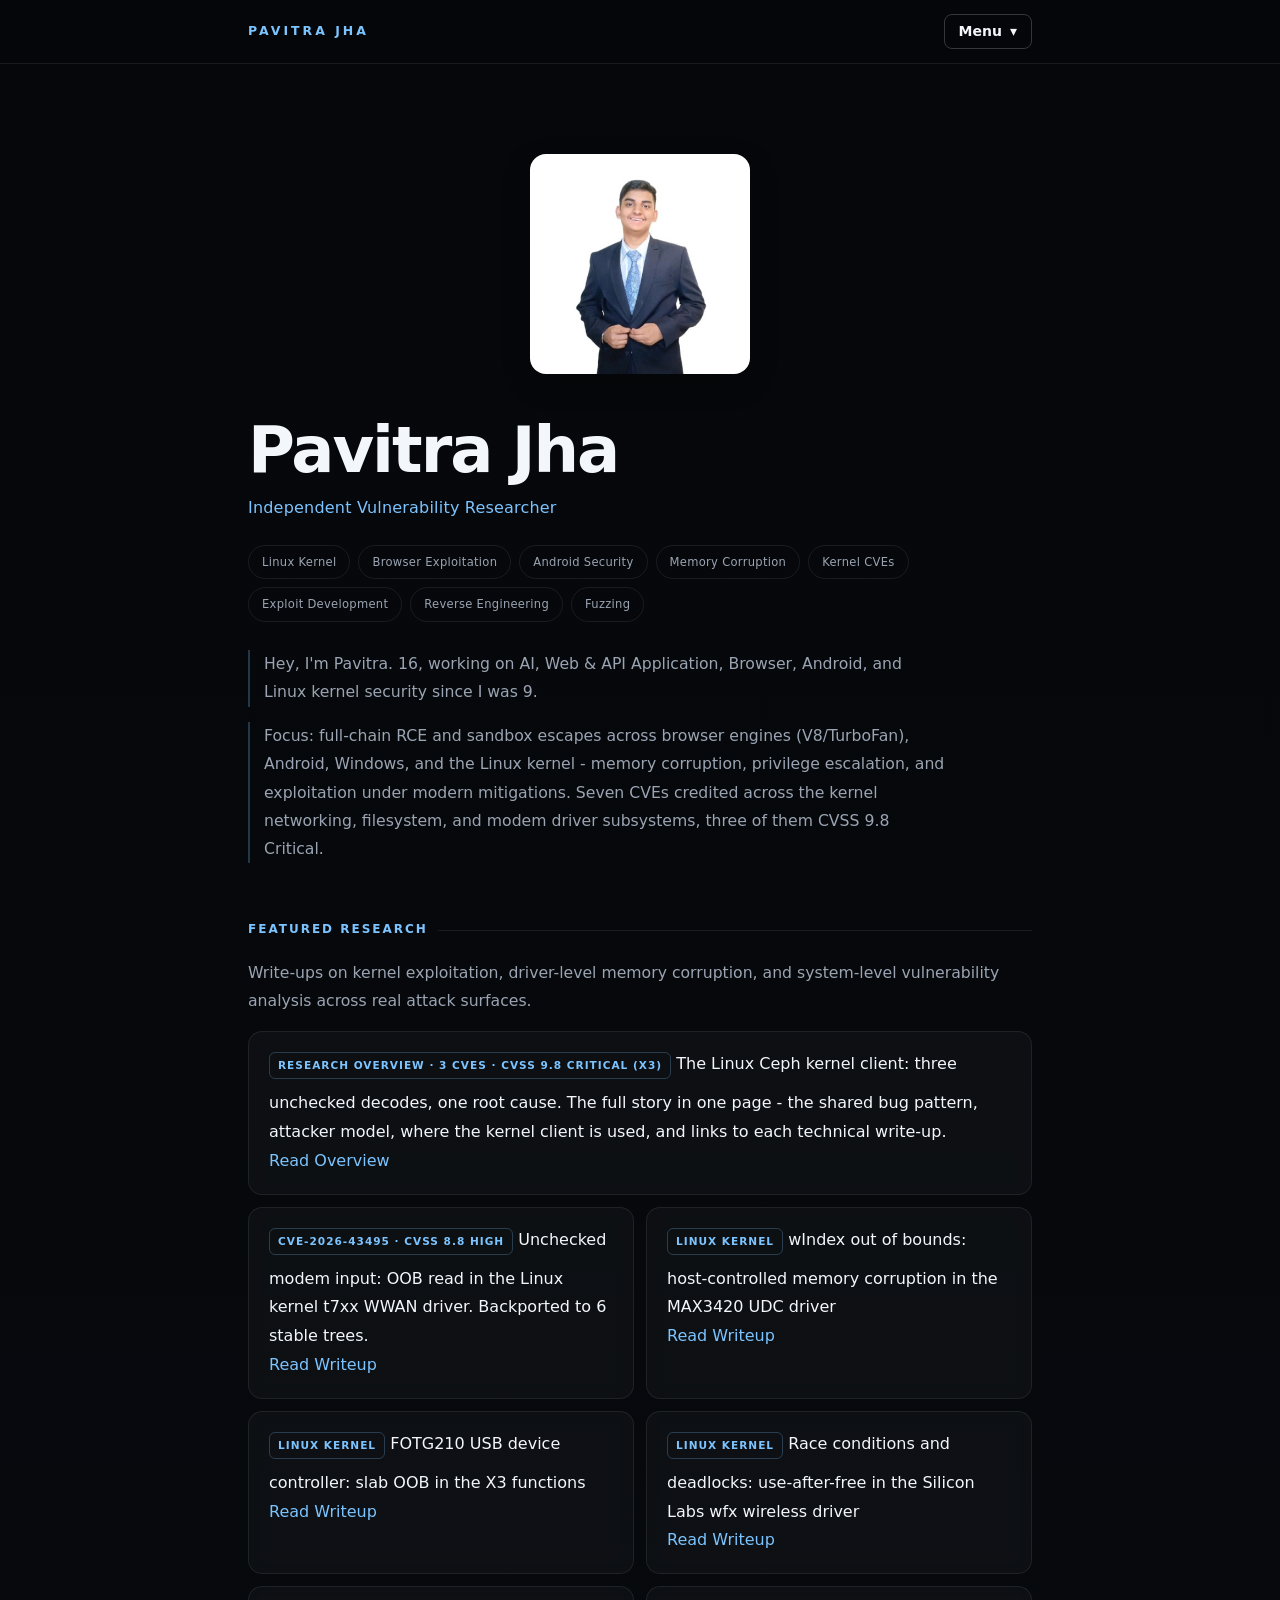
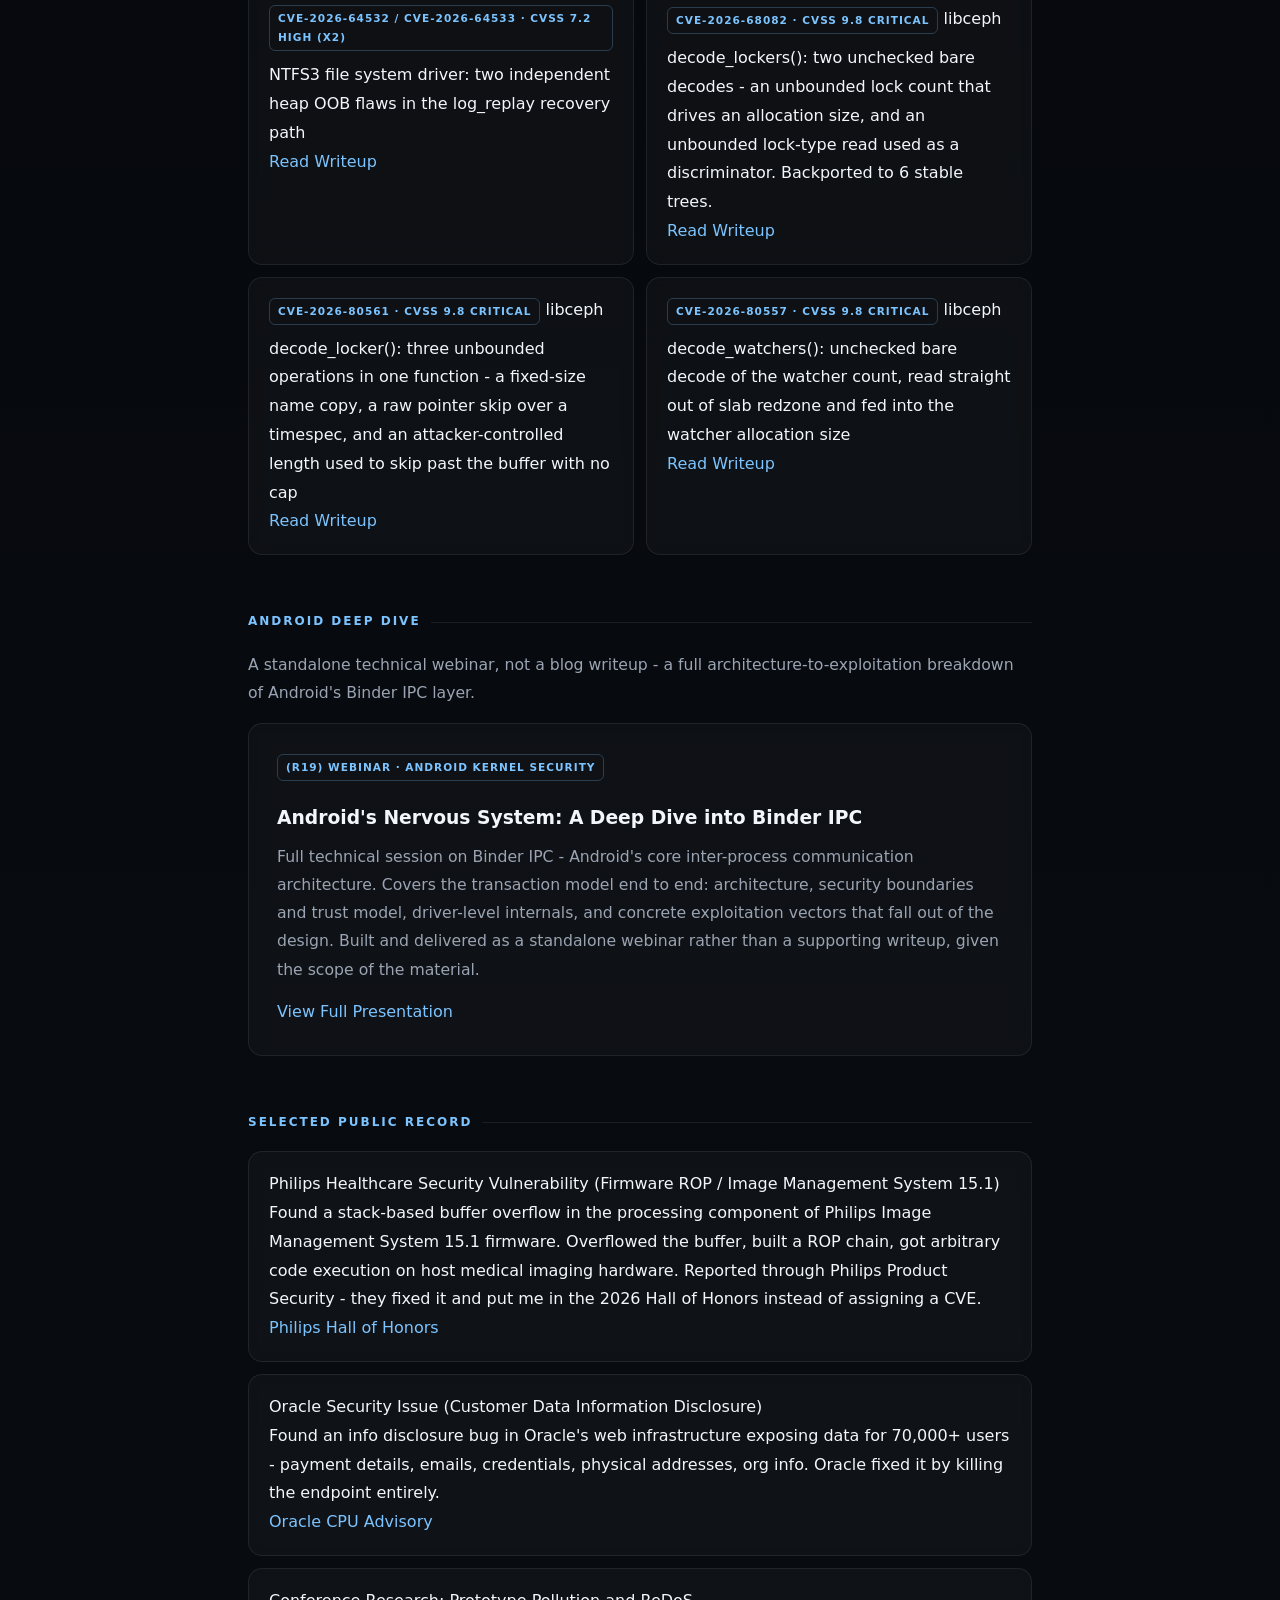
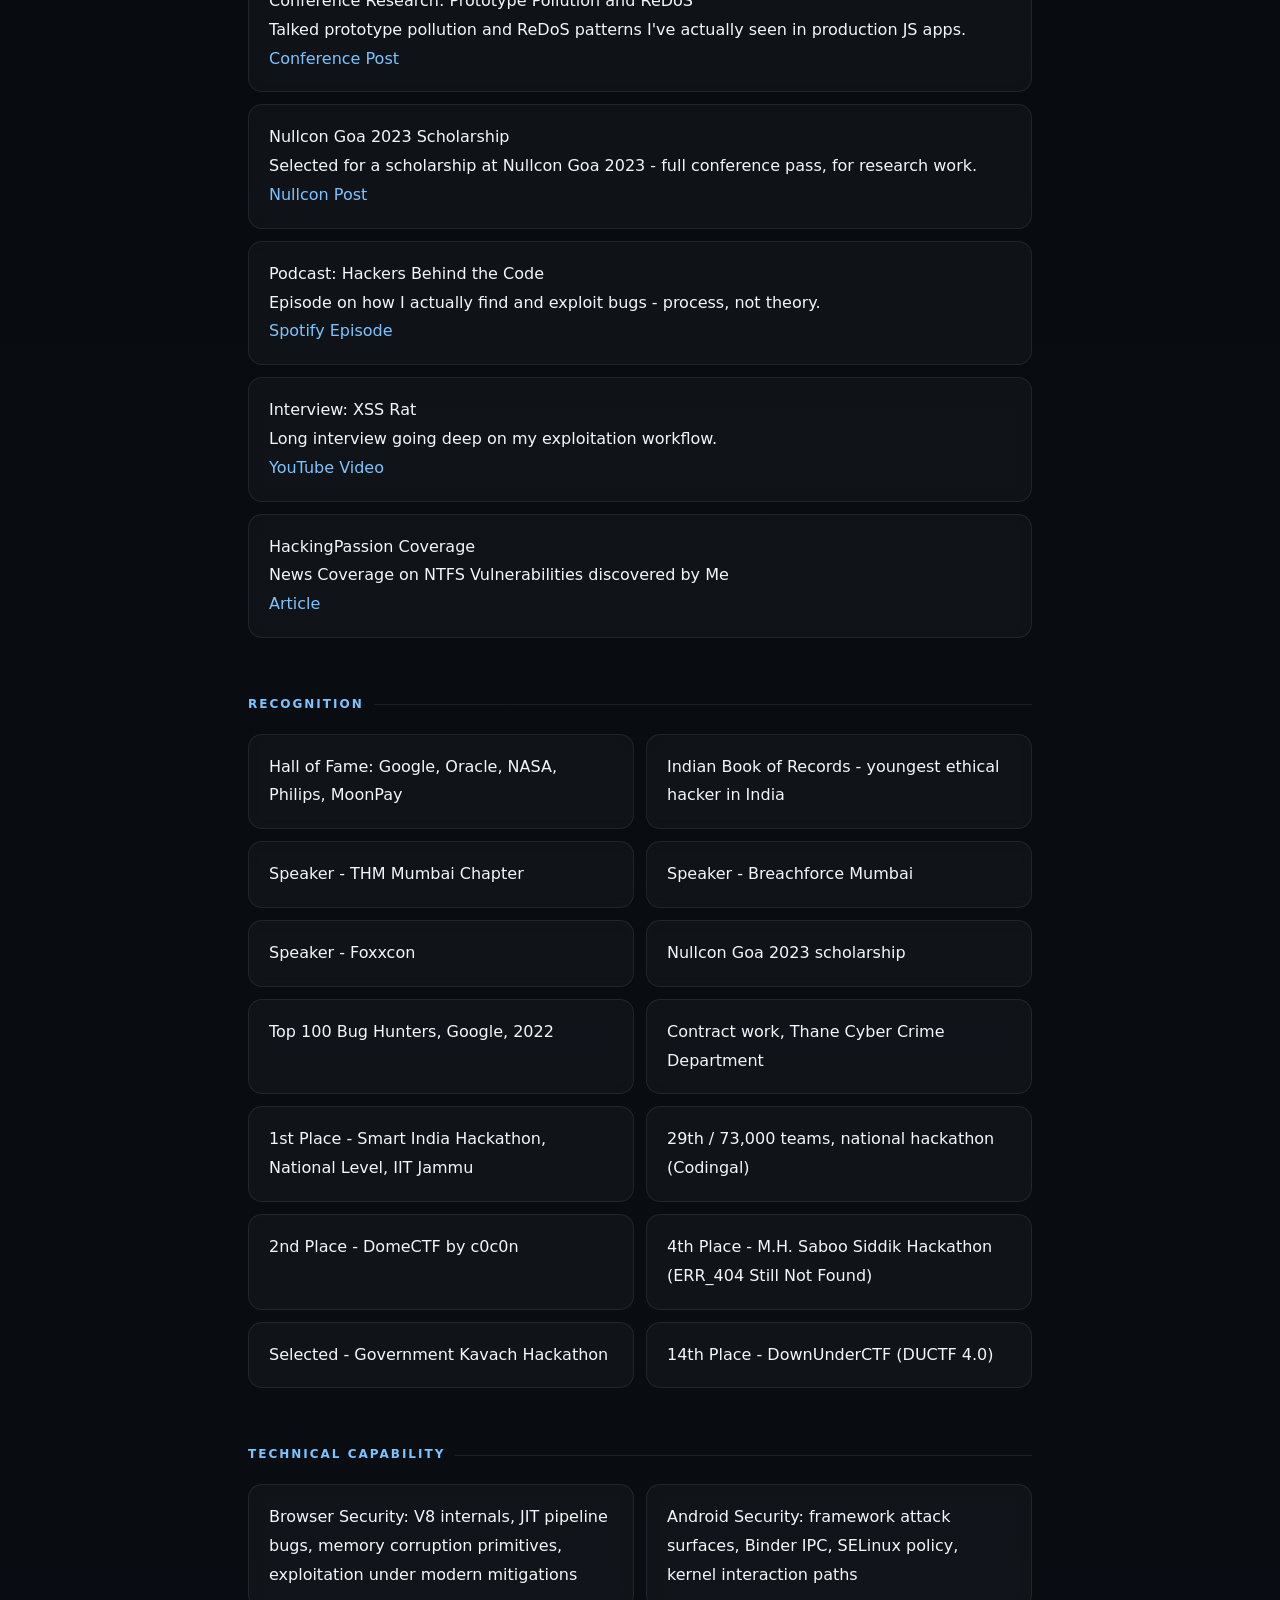
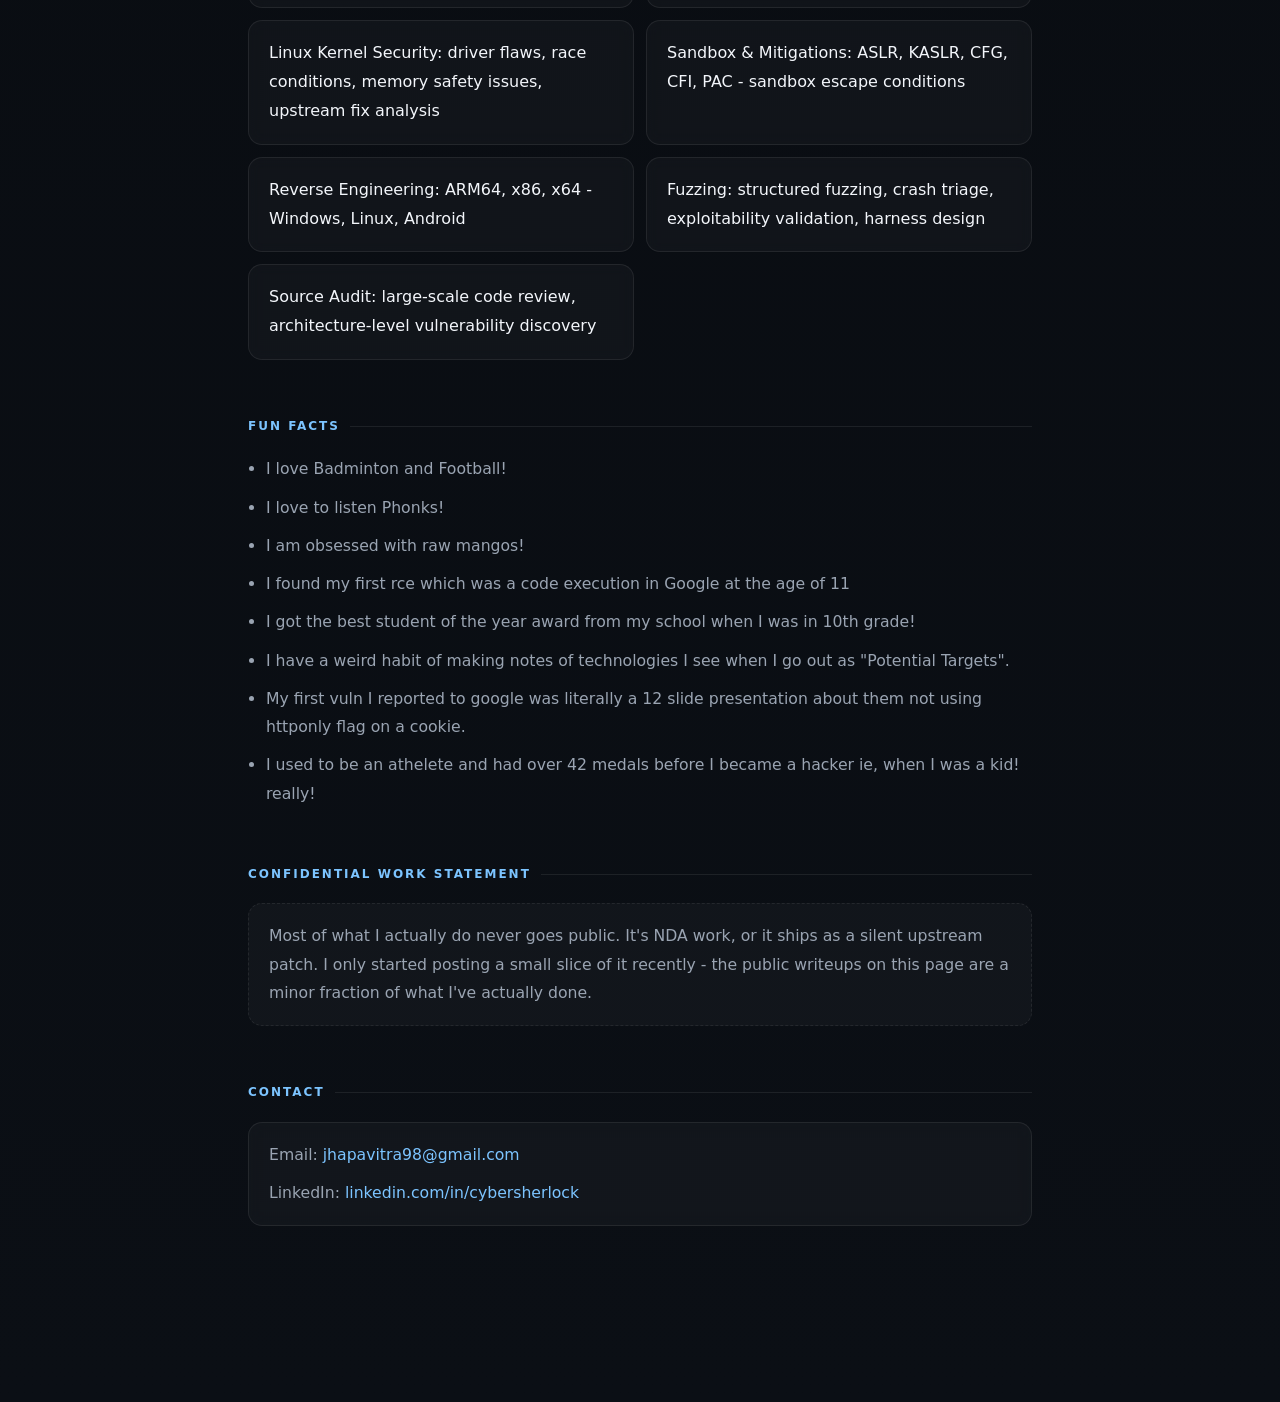
==== commit c697feb9: "Update index.html" ====
--- a/index.html
+++ b/index.html
@@ -7,6 +7,31 @@
       Pavitra Jha
     </title>
     <link rel="stylesheet" href="style.css" />
+    <style>
+      .nav-menu { position: relative; margin-left: auto; }
+      .nav-menu summary {
+        list-style: none; cursor: pointer; user-select: none;
+        padding: 8px 14px; border-radius: 8px;
+        border: 1px solid rgba(128, 128, 128, 0.4);
+        font-size: 14px; font-weight: 600; line-height: 1.2;
+      }
+      .nav-menu summary::-webkit-details-marker { display: none; }
+      .nav-menu summary::after { content: "\25BE"; margin-left: 8px; display: inline-block; transition: transform 0.15s ease; }
+      .nav-menu[open] summary::after { transform: rotate(180deg); }
+      .nav-menu summary:focus-visible { outline: 2px solid currentColor; outline-offset: 2px; }
+      .nav-menu-panel {
+        position: absolute; right: 0; top: calc(100% + 8px); z-index: 1000;
+        min-width: 220px; padding: 6px; border-radius: 10px;
+        border: 1px solid rgba(128, 128, 128, 0.35);
+        box-shadow: 0 12px 30px rgba(0, 0, 0, 0.18);
+        background: #fff;
+      }
+      .nav-menu-panel a {
+        display: block; padding: 10px 14px; border-radius: 6px;
+        color: inherit; text-decoration: none; font-size: 14px;
+      }
+      .nav-menu-panel a:hover, .nav-menu-panel a:focus-visible { background: rgba(128, 128, 128, 0.16); outline: none; }
+    </style>
     <meta property="og:title" content="Pavitra Jha" />
     <meta property="og:description" content="Kernel and browser security research since age 9." />
     <meta property="og:type" content="website" />
@@ -23,15 +48,18 @@
         <div class="brand">
           PAVITRA JHA
         </div>
-        <div class="nav-links">
-          <a href="#featured-research">Featured Research</a>
-          <a href="#android-deep-dive">Android Deep Dive</a>
-          <a href="#public-record">Public Record</a>
-          <a href="#recognition">Recognition</a>
-          <a href="#capability">Capability</a>
-          <a href="#fun-facts">Fun Facts</a>
-          <a href="#contact">Contact</a>
-        </div>
+        <details class="nav-menu" id="nav-menu">
+          <summary aria-label="Open navigation menu">Menu</summary>
+          <div class="nav-menu-panel">
+            <a href="#featured-research">Featured Research</a>
+            <a href="#android-deep-dive">Android Deep Dive</a>
+            <a href="#public-record">Public Record</a>
+            <a href="#recognition">Recognition</a>
+            <a href="#capability">Capability</a>
+            <a href="#fun-facts">Fun Facts</a>
+            <a href="#contact">Contact</a>
+          </div>
+        </details>
       </div>
     </nav>
     <div class="container">
@@ -267,7 +295,7 @@
           <li>I got the best student of the year award from my school when I was in 10th grade!</li>
           <li>I have a weird habit of making notes of technologies I see when I go out as "Potential Targets".</li>
           <li>My first vuln I reported to google was literally a 12 slide presentation about them not using httponly flag on a cookie.</li>
-          <li>I used to be an athlete and had over 42 medals before I became a hacker ie, when I was a kid! really!</li>
+          <li>I used to be an athelete and had over 42 medals before I became a hacker ie, when I was a kid! really!</li>
         </ul>
       </section>
 
@@ -298,5 +326,26 @@
         </div>
       </section>
     </div>
+    <script>
+      (function () {
+        var menu = document.getElementById("nav-menu");
+        if (!menu) return;
+        var panel = menu.querySelector(".nav-menu-panel");
+        function solid(c) { return c && c !== "transparent" && c !== "rgba(0, 0, 0, 0)"; }
+        var bg = getComputedStyle(document.body).backgroundColor;
+        if (!solid(bg)) bg = getComputedStyle(document.documentElement).backgroundColor;
+        panel.style.background = solid(bg) ? bg : "#fff";
+        panel.style.color = getComputedStyle(document.body).color;
+        menu.addEventListener("click", function (e) {
+          if (e.target.closest("a")) menu.removeAttribute("open");
+        });
+        document.addEventListener("click", function (e) {
+          if (!menu.contains(e.target)) menu.removeAttribute("open");
+        });
+        document.addEventListener("keydown", function (e) {
+          if (e.key === "Escape") menu.removeAttribute("open");
+        });
+      })();
+    </script>
   </body>
 </html>
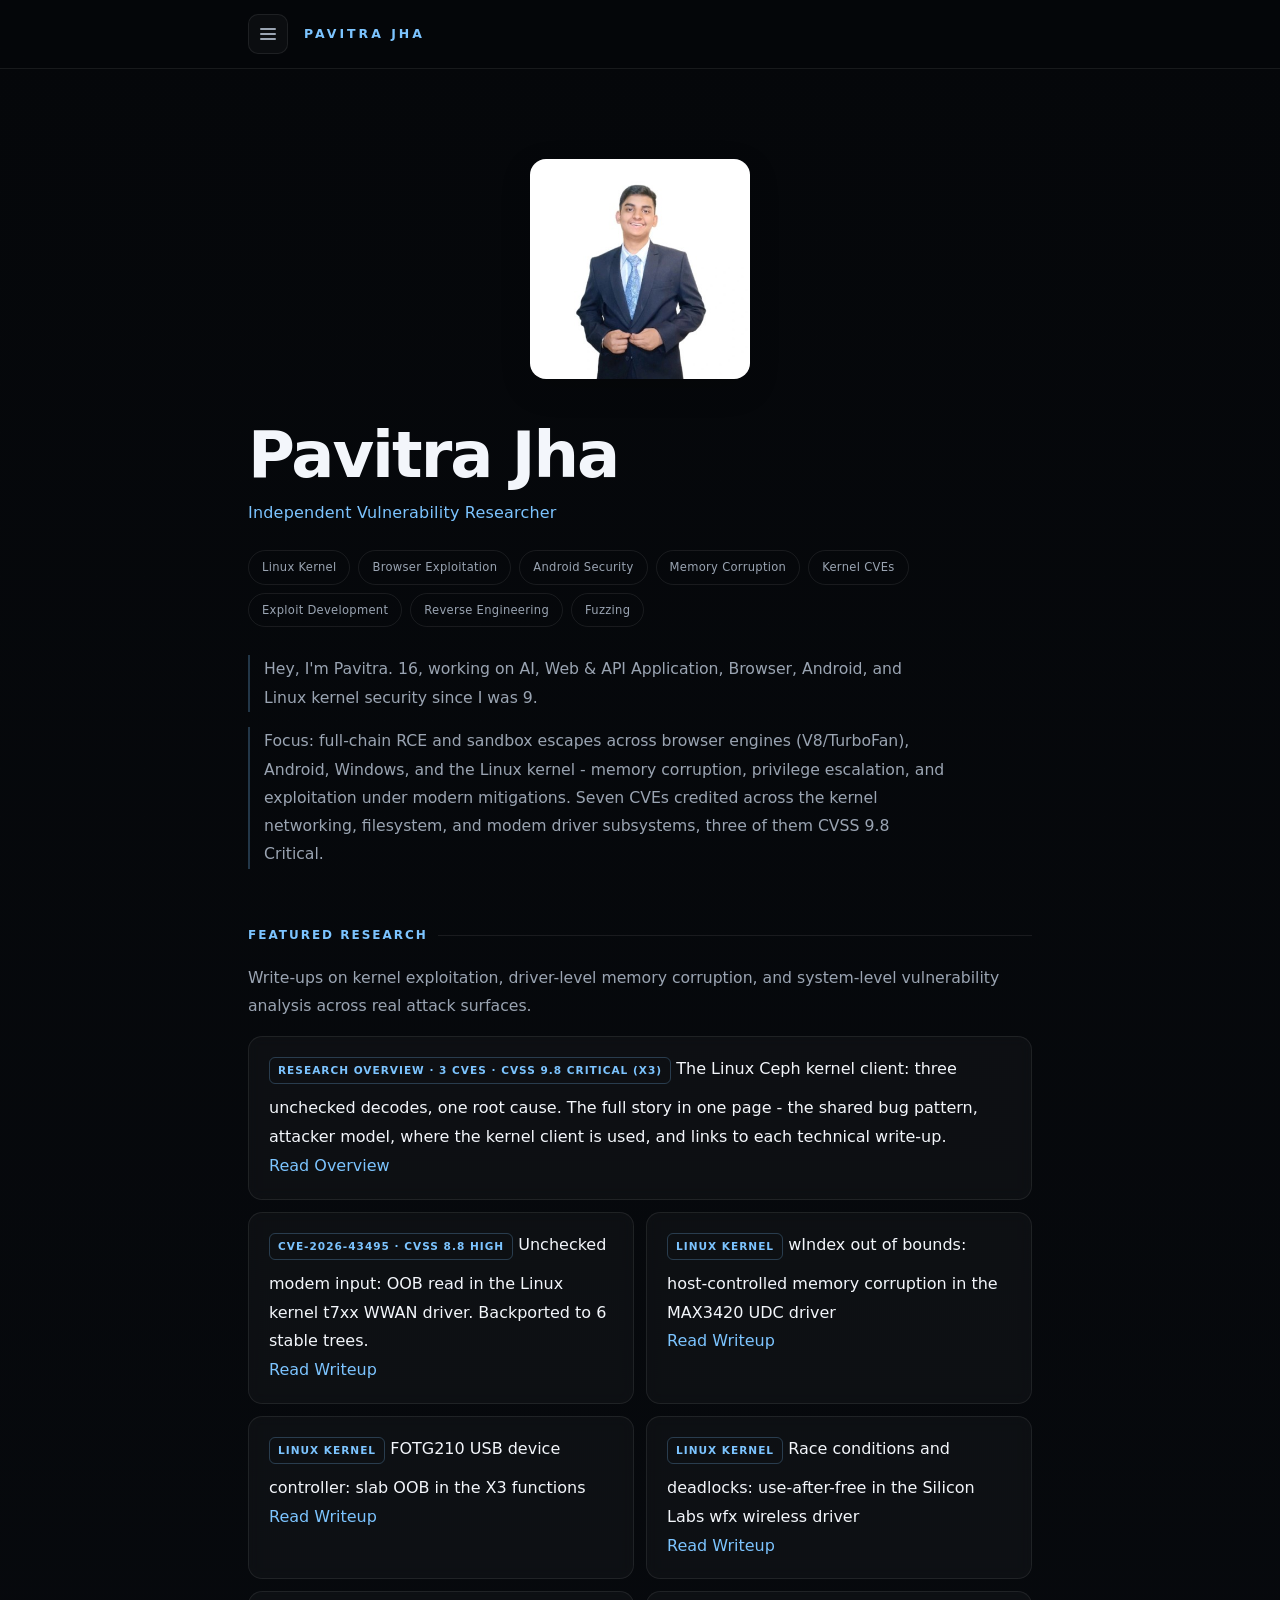
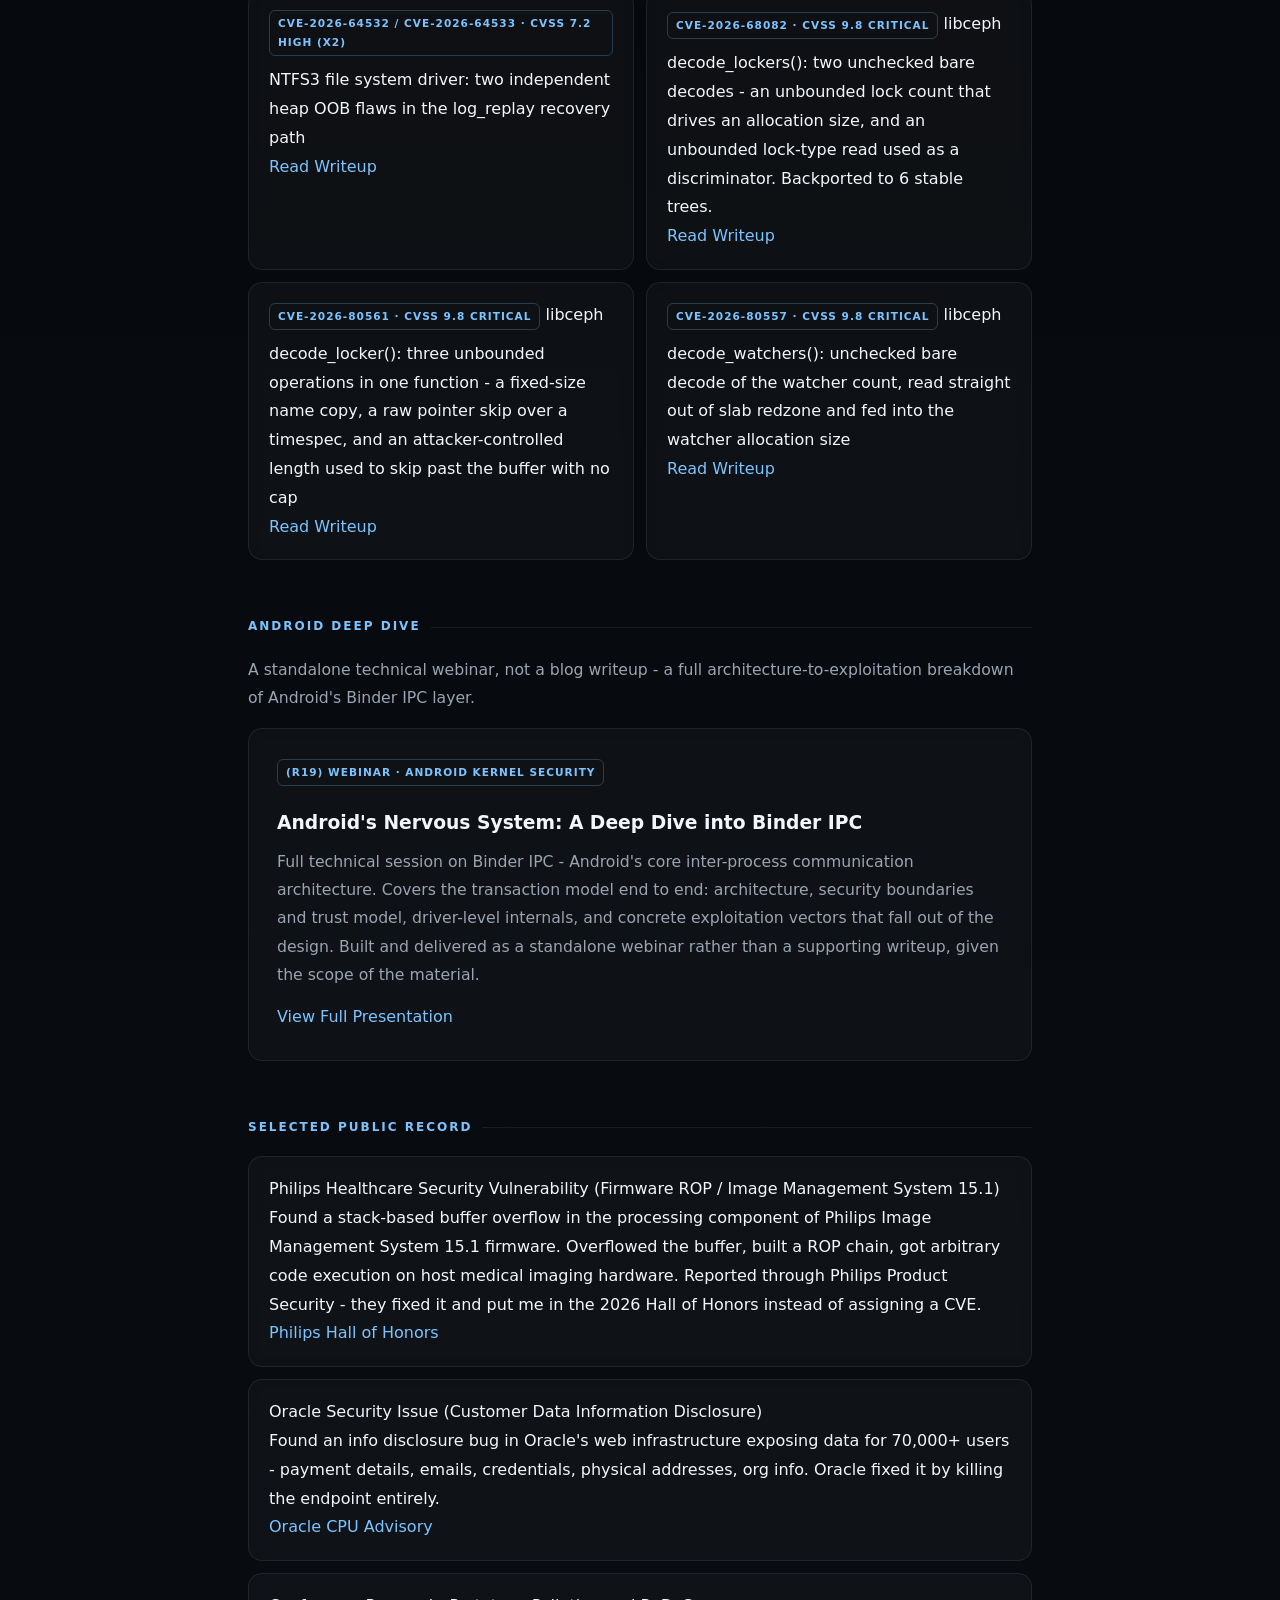
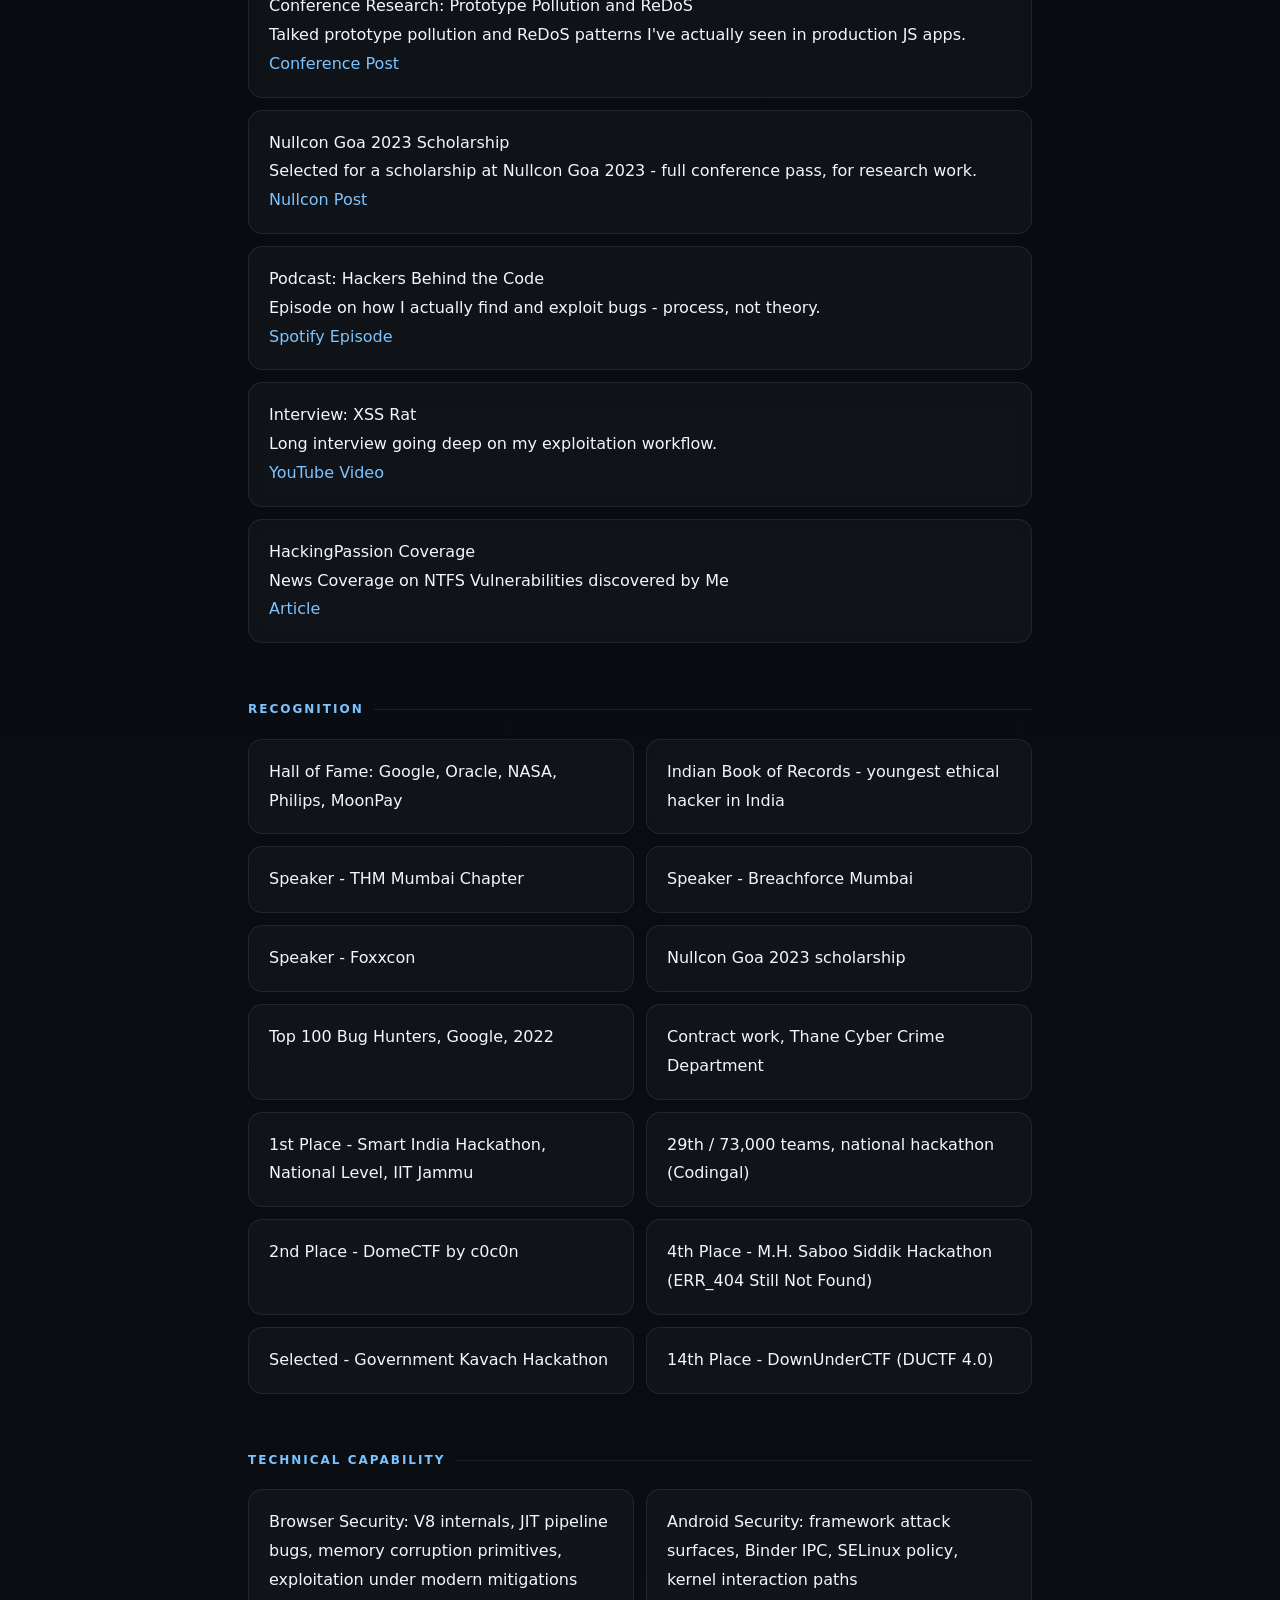
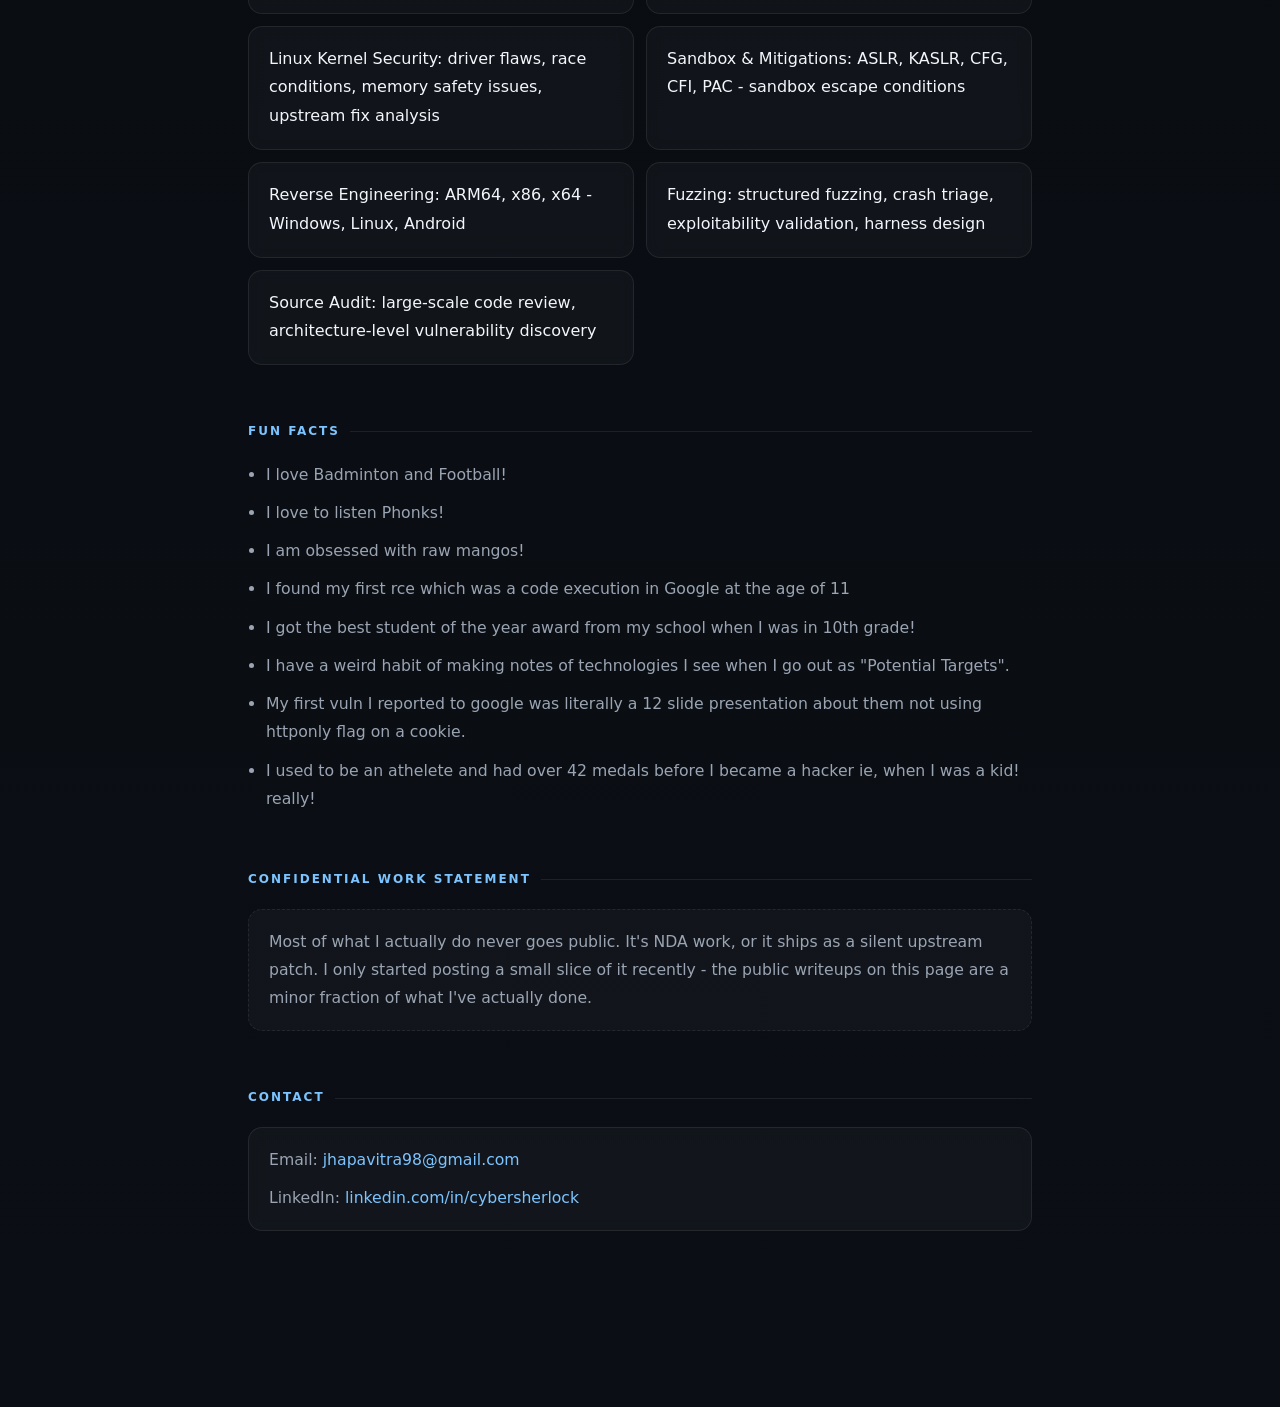
==== commit 0594fe4a: "Update index.html" ====
--- a/index.html
+++ b/index.html
@@ -8,29 +8,46 @@
     </title>
     <link rel="stylesheet" href="style.css" />
     <style>
-      .nav-menu { position: relative; margin-left: auto; }
+      /* hamburger dropdown, built on the site's own tokens from style.css */
+      .navbar-inner { justify-content: flex-start !important; gap: 16px; }
+      .nav-menu { position: relative; margin: 0; }
       .nav-menu summary {
         list-style: none; cursor: pointer; user-select: none;
-        padding: 8px 14px; border-radius: 8px;
-        border: 1px solid rgba(128, 128, 128, 0.4);
-        font-size: 14px; font-weight: 600; line-height: 1.2;
+        width: 40px; height: 40px; display: flex; align-items: center; justify-content: center;
+        border-radius: 10px; border: 1px solid var(--border); background: var(--panel);
+        transition: 0.2s ease;
       }
       .nav-menu summary::-webkit-details-marker { display: none; }
-      .nav-menu summary::after { content: "\25BE"; margin-left: 8px; display: inline-block; transition: transform 0.15s ease; }
-      .nav-menu[open] summary::after { transform: rotate(180deg); }
-      .nav-menu summary:focus-visible { outline: 2px solid currentColor; outline-offset: 2px; }
+      .nav-menu summary:hover, .nav-menu[open] summary { background: var(--panel-hover); border-color: rgba(124,196,255,0.3); }
+      .nav-menu summary:focus-visible { outline: 2px solid var(--accent); outline-offset: 2px; }
+      .bars { position: relative; width: 16px; height: 12px; display: block; }
+      .bars i { position: absolute; left: 0; width: 100%; height: 1.5px; border-radius: 2px; background: var(--muted); transition: transform 0.2s ease, opacity 0.2s ease, top 0.2s ease, background 0.2s ease; }
+      .nav-menu summary:hover .bars i, .nav-menu[open] .bars i { background: var(--accent); }
+      .bars i:nth-child(1) { top: 0; }
+      .bars i:nth-child(2) { top: 5px; }
+      .bars i:nth-child(3) { top: 10px; }
+      .nav-menu[open] .bars i:nth-child(1) { top: 5px; transform: rotate(45deg); }
+      .nav-menu[open] .bars i:nth-child(2) { opacity: 0; }
+      .nav-menu[open] .bars i:nth-child(3) { top: 5px; transform: rotate(-45deg); }
       .nav-menu-panel {
-        position: absolute; right: 0; top: calc(100% + 8px); z-index: 1000;
-        min-width: 220px; padding: 6px; border-radius: 10px;
-        border: 1px solid rgba(128, 128, 128, 0.35);
-        box-shadow: 0 12px 30px rgba(0, 0, 0, 0.18);
-        background: #fff;
+        position: absolute; left: 0; top: calc(100% + 12px); z-index: 1000;
+        width: 240px; max-width: calc(100vw - 36px); padding: 8px; border-radius: 14px;
+        background: rgba(8, 11, 16, 0.94); backdrop-filter: blur(16px);
+        border: 1px solid var(--border);
+        box-shadow: 0 20px 50px rgba(0, 0, 0, 0.6);
       }
       .nav-menu-panel a {
-        display: block; padding: 10px 14px; border-radius: 6px;
-        color: inherit; text-decoration: none; font-size: 14px;
-      }
-      .nav-menu-panel a:hover, .nav-menu-panel a:focus-visible { background: rgba(128, 128, 128, 0.16); outline: none; }
+        display: block; padding: 9px 12px; border-radius: 8px;
+        font-size: 0.85rem; color: var(--muted); text-decoration: none;
+        border-left: 2px solid transparent; transition: 0.2s ease;
+      }
+      .nav-menu-panel a:hover, .nav-menu-panel a:focus-visible {
+        color: var(--text); background: rgba(255,255,255,0.05);
+        border-left-color: var(--accent); outline: none; opacity: 1;
+      }
+      @media (max-width: 720px) {
+        .navbar-inner { flex-direction: row !important; align-items: center !important; }
+      }
     </style>
     <meta property="og:title" content="Pavitra Jha" />
     <meta property="og:description" content="Kernel and browser security research since age 9." />
@@ -45,11 +62,8 @@
   <body>
     <nav class="navbar">
       <div class="navbar-inner">
-        <div class="brand">
-          PAVITRA JHA
-        </div>
         <details class="nav-menu" id="nav-menu">
-          <summary aria-label="Open navigation menu">Menu</summary>
+          <summary aria-label="Open navigation menu"><span class="bars"><i></i><i></i><i></i></span></summary>
           <div class="nav-menu-panel">
             <a href="#featured-research">Featured Research</a>
             <a href="#android-deep-dive">Android Deep Dive</a>
@@ -60,6 +74,9 @@
             <a href="#contact">Contact</a>
           </div>
         </details>
+        <div class="brand">
+          PAVITRA JHA
+        </div>
       </div>
     </nav>
     <div class="container">
@@ -330,12 +347,6 @@
       (function () {
         var menu = document.getElementById("nav-menu");
         if (!menu) return;
-        var panel = menu.querySelector(".nav-menu-panel");
-        function solid(c) { return c && c !== "transparent" && c !== "rgba(0, 0, 0, 0)"; }
-        var bg = getComputedStyle(document.body).backgroundColor;
-        if (!solid(bg)) bg = getComputedStyle(document.documentElement).backgroundColor;
-        panel.style.background = solid(bg) ? bg : "#fff";
-        panel.style.color = getComputedStyle(document.body).color;
         menu.addEventListener("click", function (e) {
           if (e.target.closest("a")) menu.removeAttribute("open");
         });
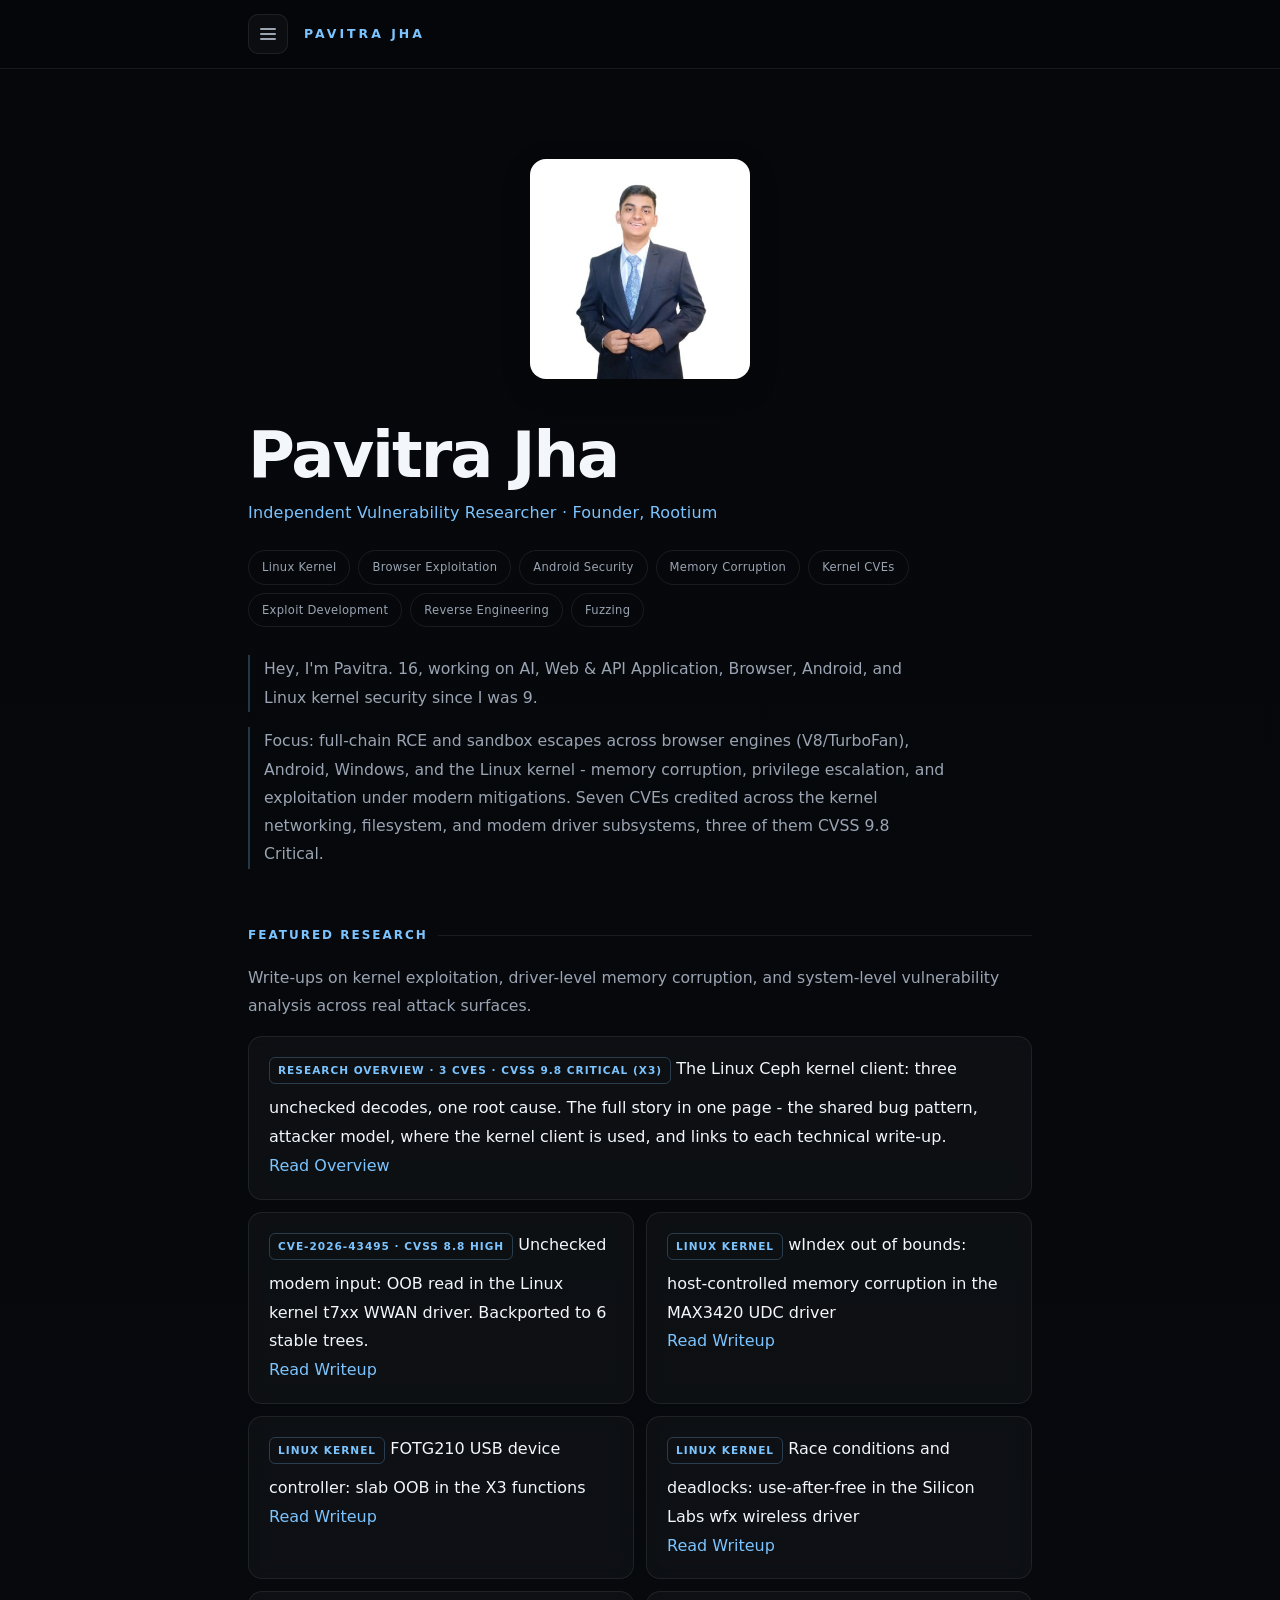
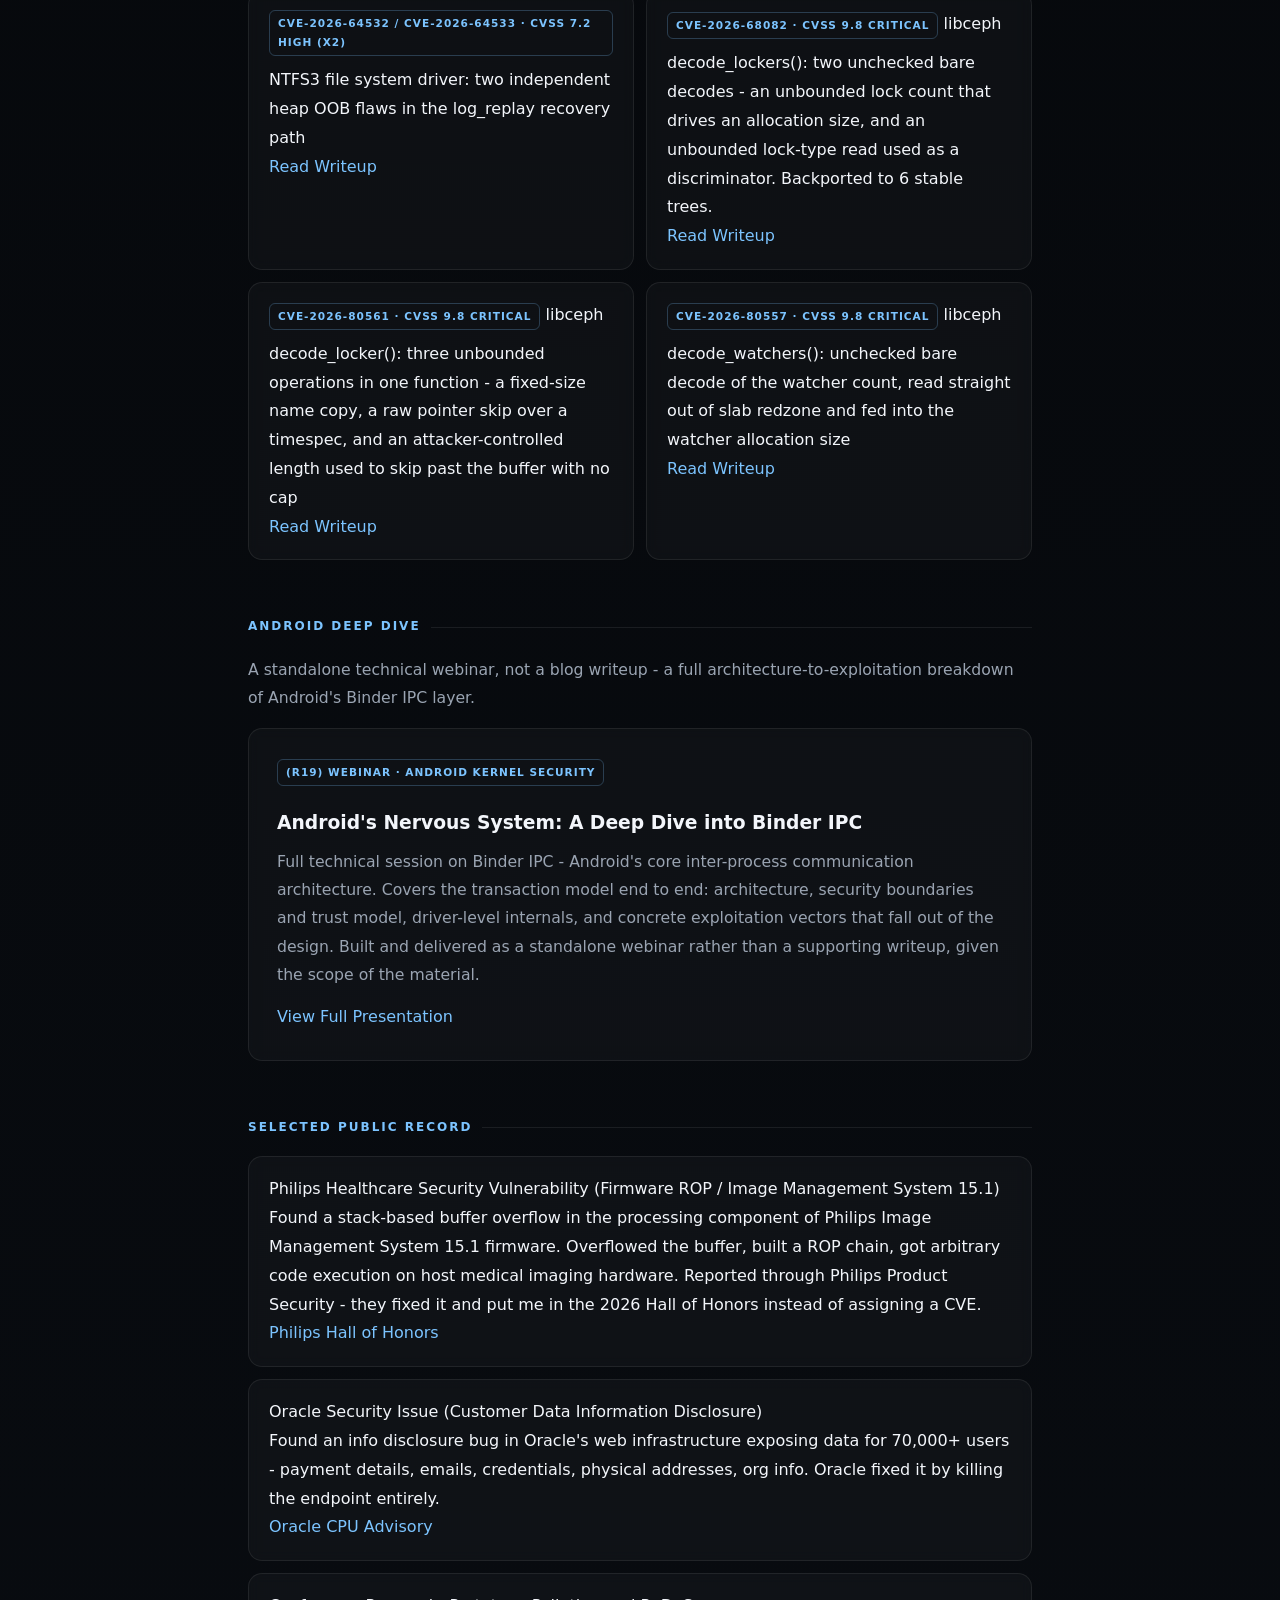
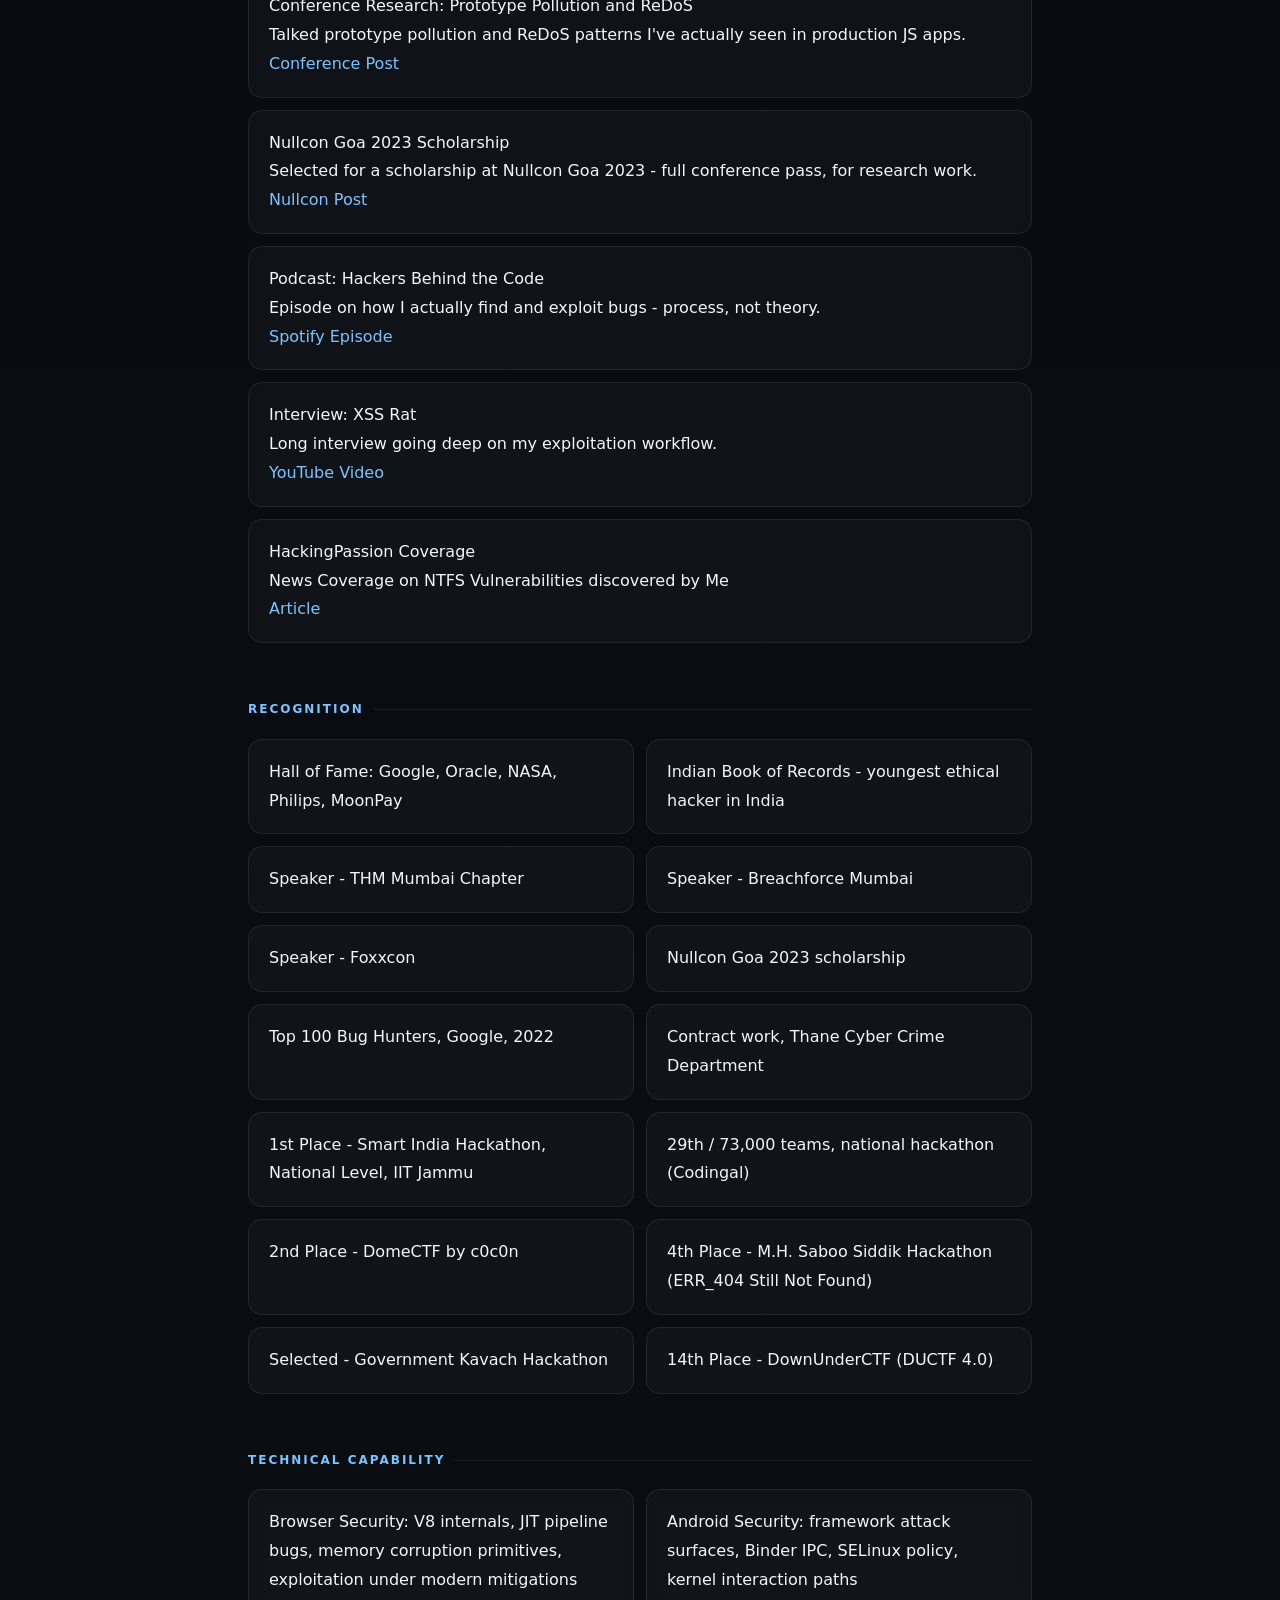
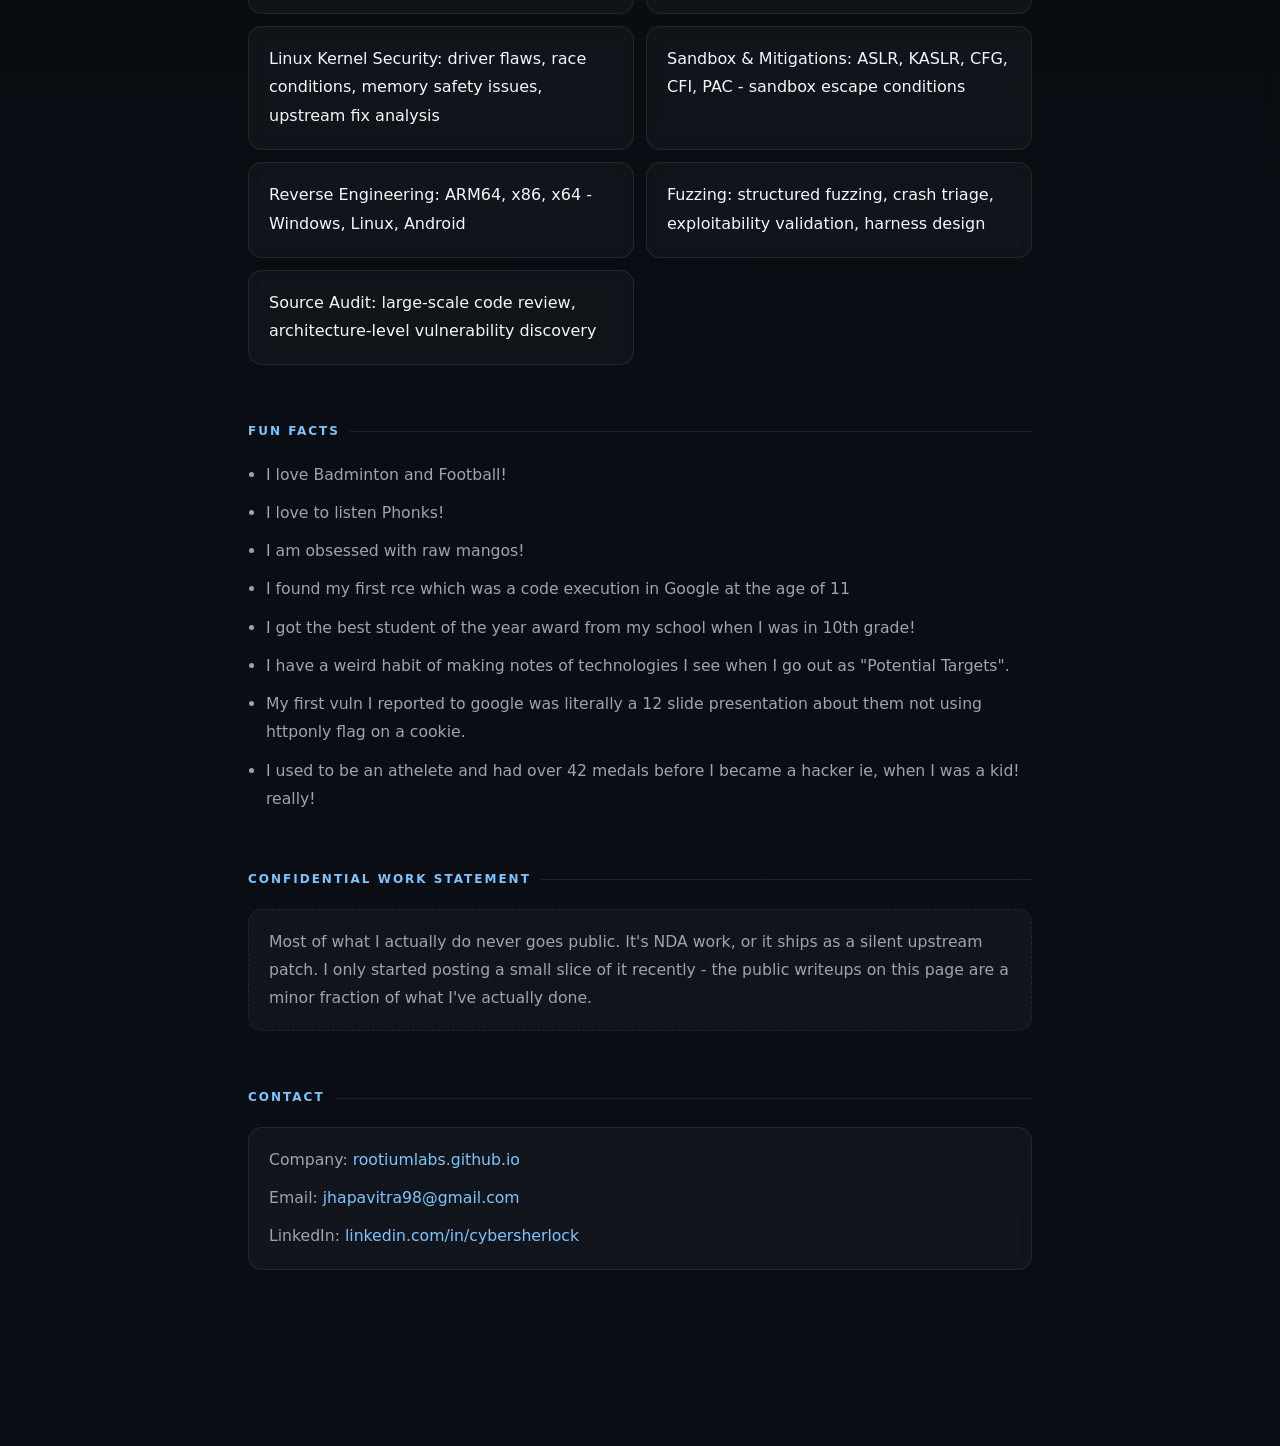
==== commit e3f899ca: "Update index.html" ====
--- a/index.html
+++ b/index.html
@@ -9,6 +9,8 @@
     <link rel="stylesheet" href="style.css" />
     <style>
       /* hamburger dropdown, built on the site's own tokens from style.css */
+      .eyebrow-role a { color: var(--accent); text-decoration: none; }
+      .eyebrow-role a:hover { text-decoration: underline; }
       .navbar-inner { justify-content: flex-start !important; gap: 16px; }
       .nav-menu { position: relative; margin: 0; }
       .nav-menu summary {
@@ -71,6 +73,7 @@
             <a href="#recognition">Recognition</a>
             <a href="#capability">Capability</a>
             <a href="#fun-facts">Fun Facts</a>
+            <a href="https://rootiumlabs.github.io" target="_blank" rel="noopener noreferrer">Rootium &#8599;</a>
             <a href="#contact">Contact</a>
           </div>
         </details>
@@ -87,7 +90,7 @@
         <h1>
           Pavitra Jha
         </h1>
-        <p class="eyebrow-role">Independent Vulnerability Researcher</p>
+        <p class="eyebrow-role">Independent Vulnerability Researcher &middot; Founder, <a href="https://rootiumlabs.github.io" target="_blank" rel="noopener noreferrer">Rootium</a></p>
         <div class="badge-row">
           <span class="badge">Linux Kernel</span>
           <span class="badge">Browser Exploitation</span>
@@ -332,6 +335,10 @@
           Contact
         </h2>
         <div class="card contact-card">
+          <p>
+            Company:
+            <a href="https://rootiumlabs.github.io" target="_blank" rel="noopener noreferrer">rootiumlabs.github.io</a>
+          </p>
           <p>
             Email:
             <a href="mailto:jhapavitra98@gmail.com">jhapavitra98@gmail.com</a>
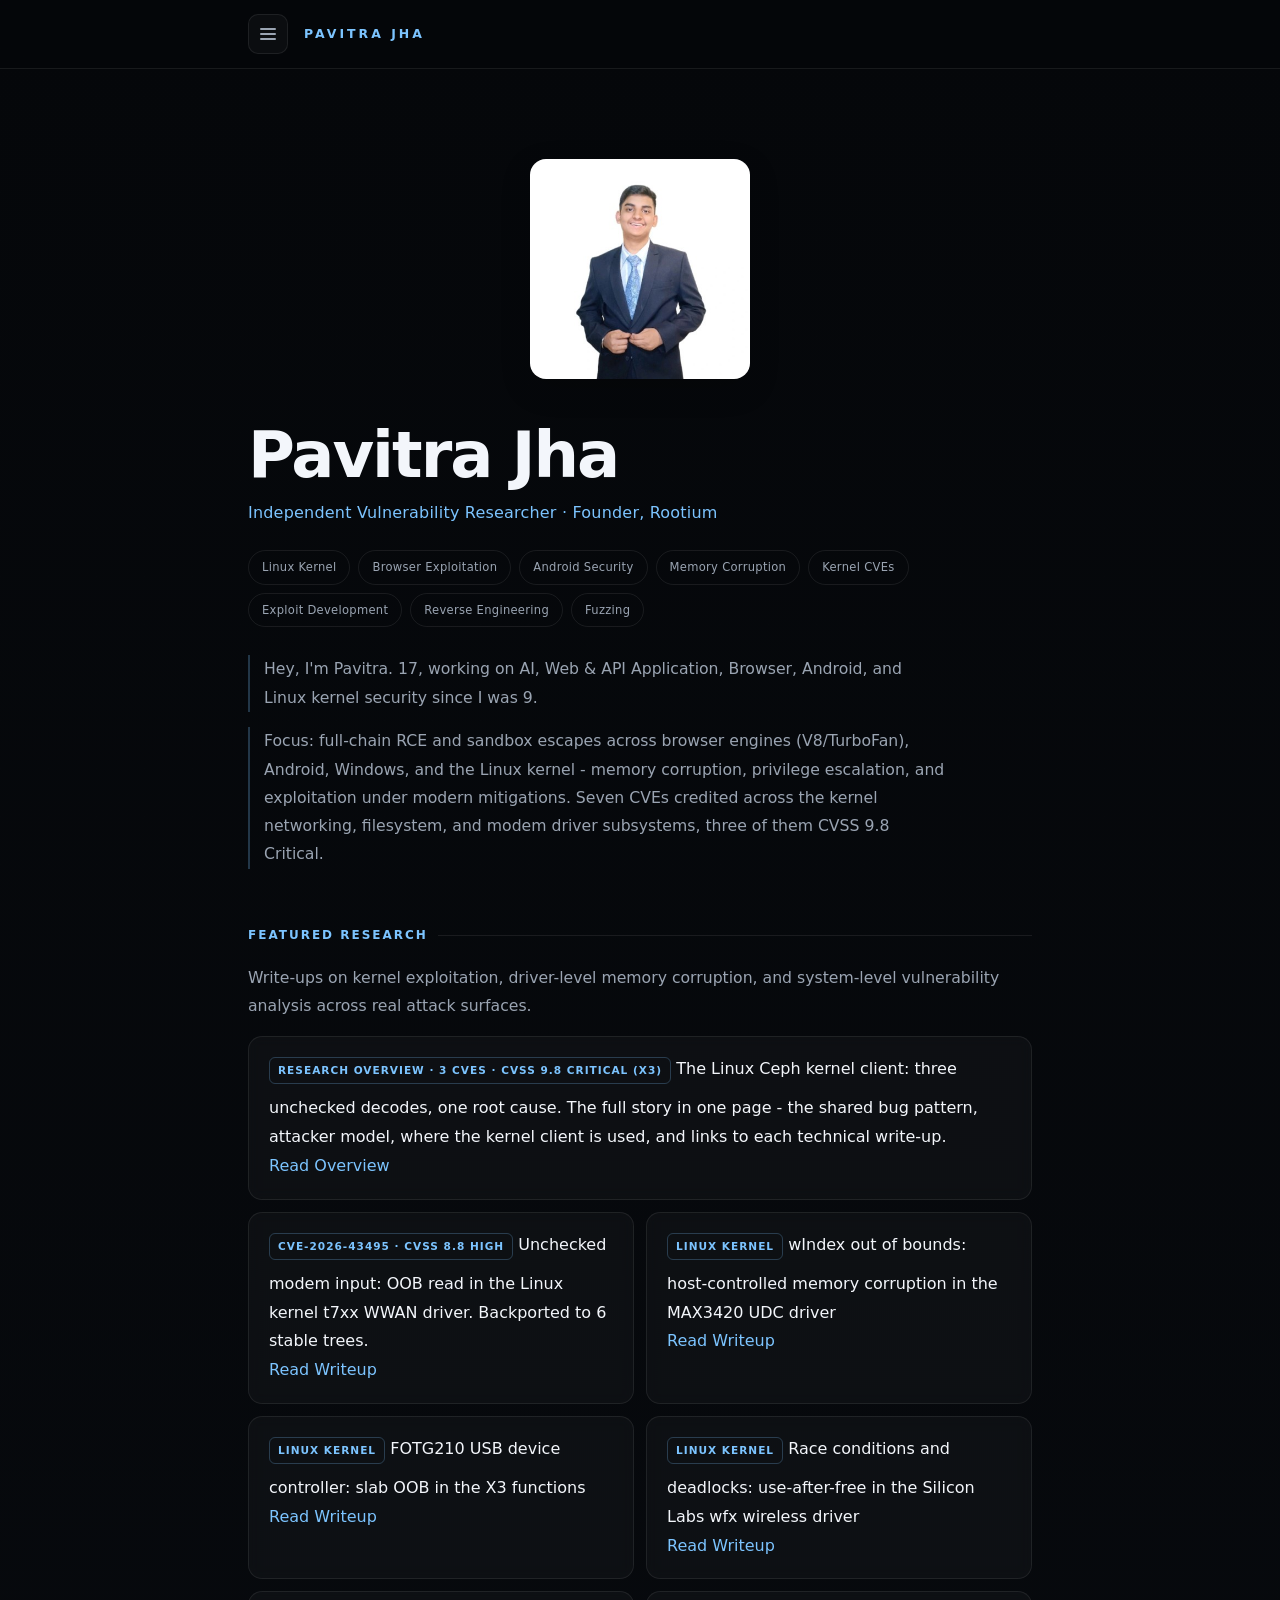
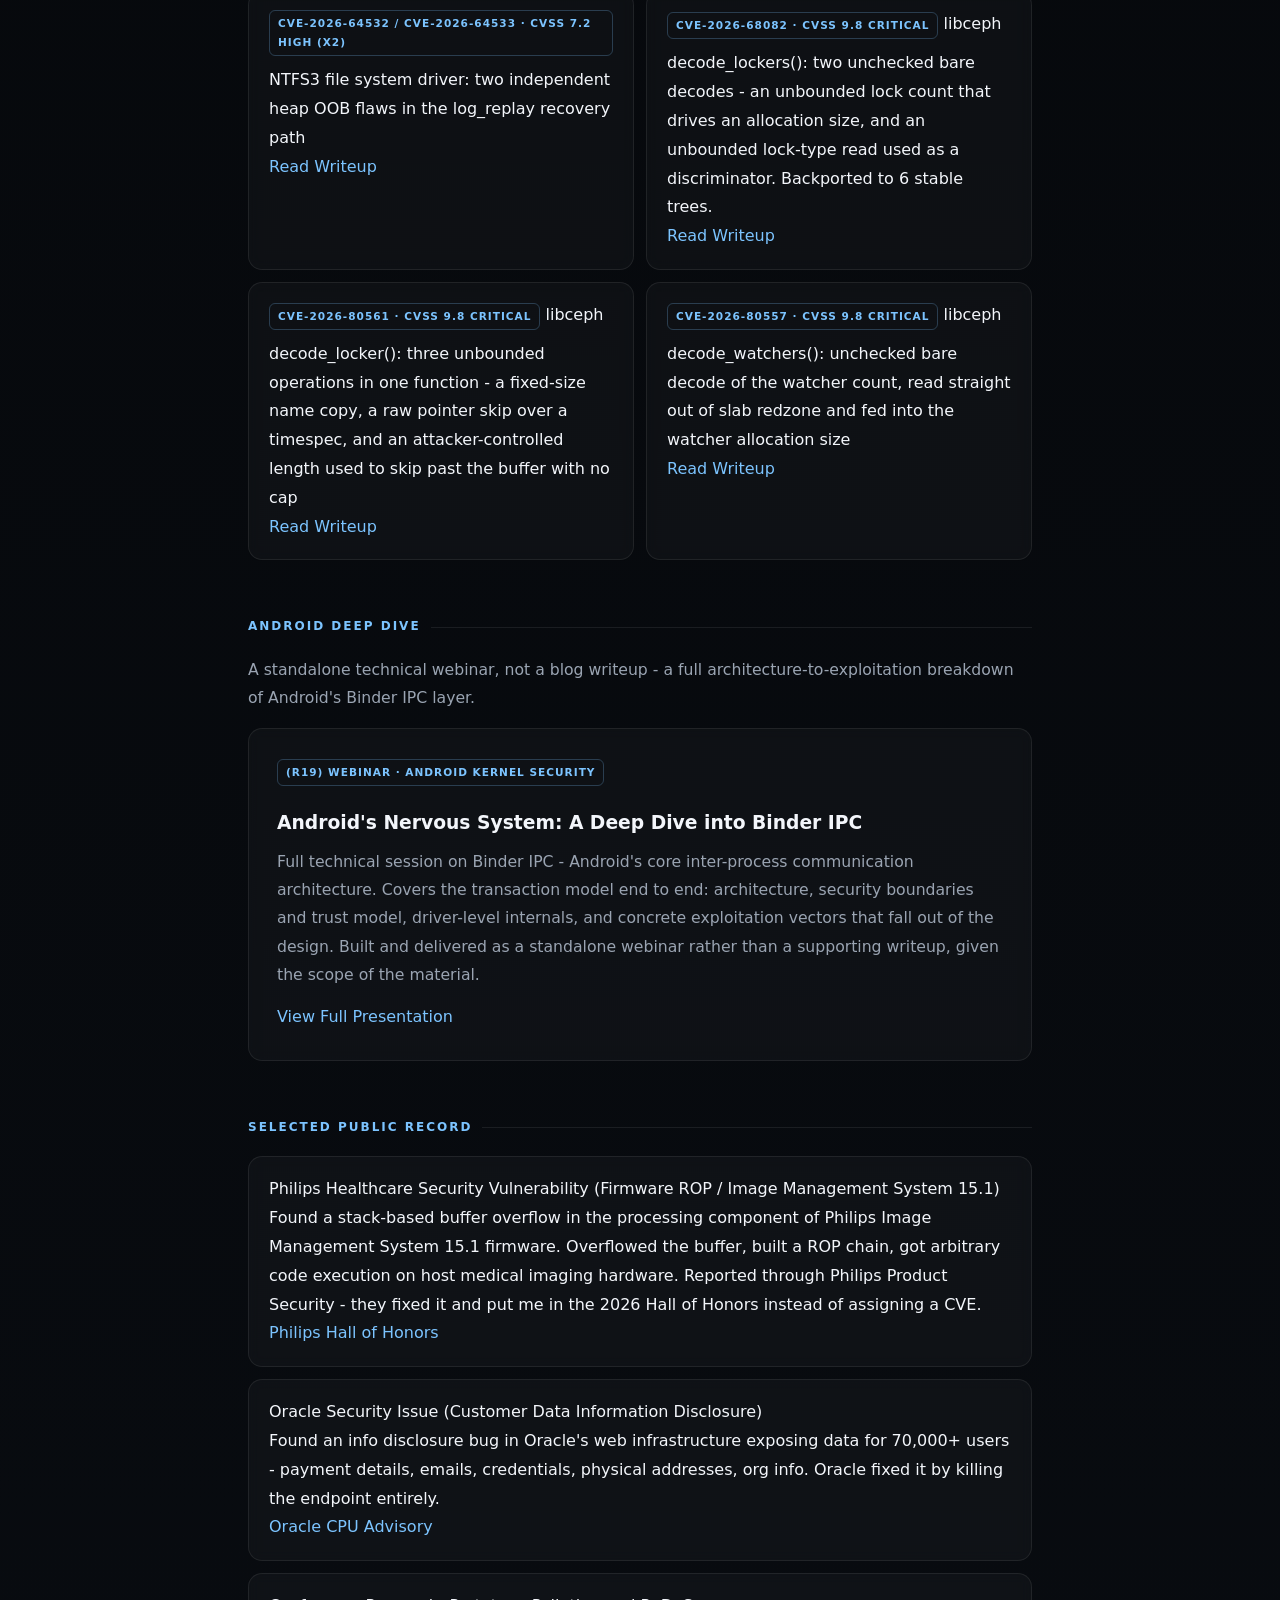
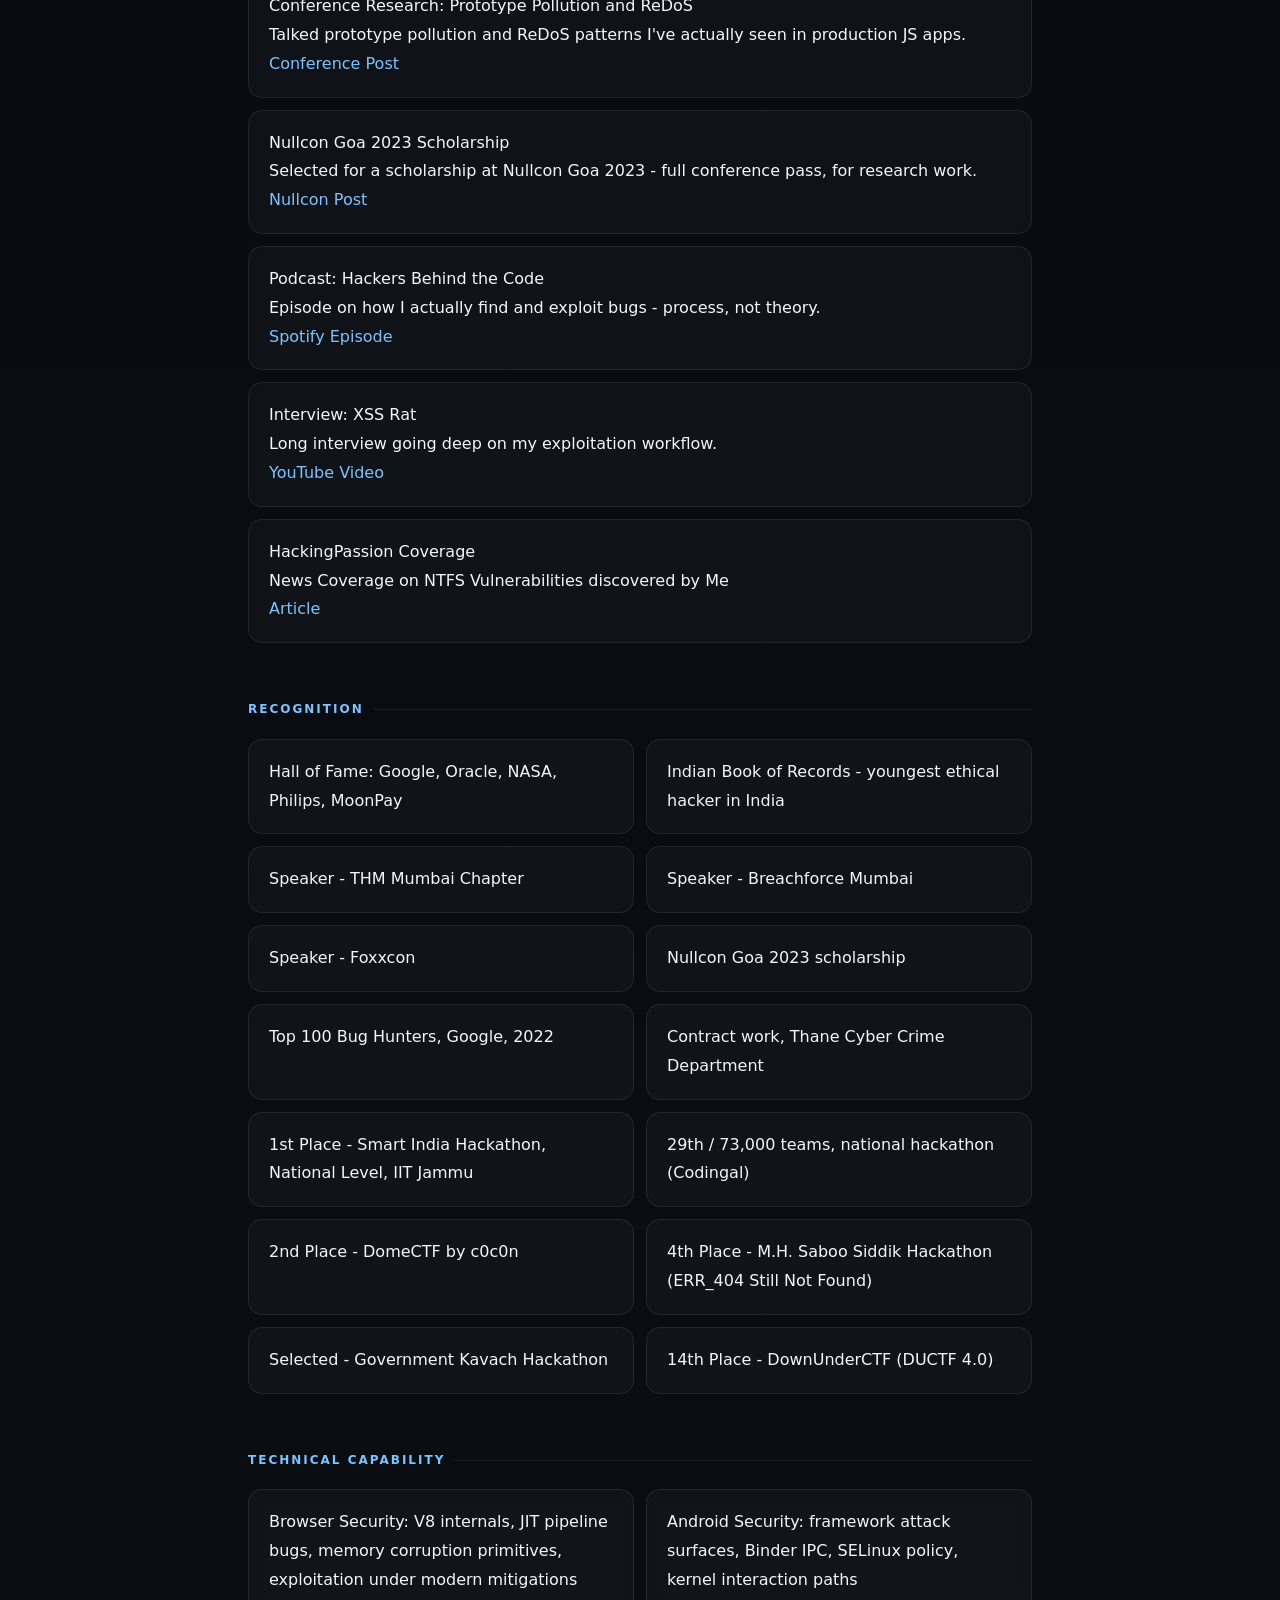
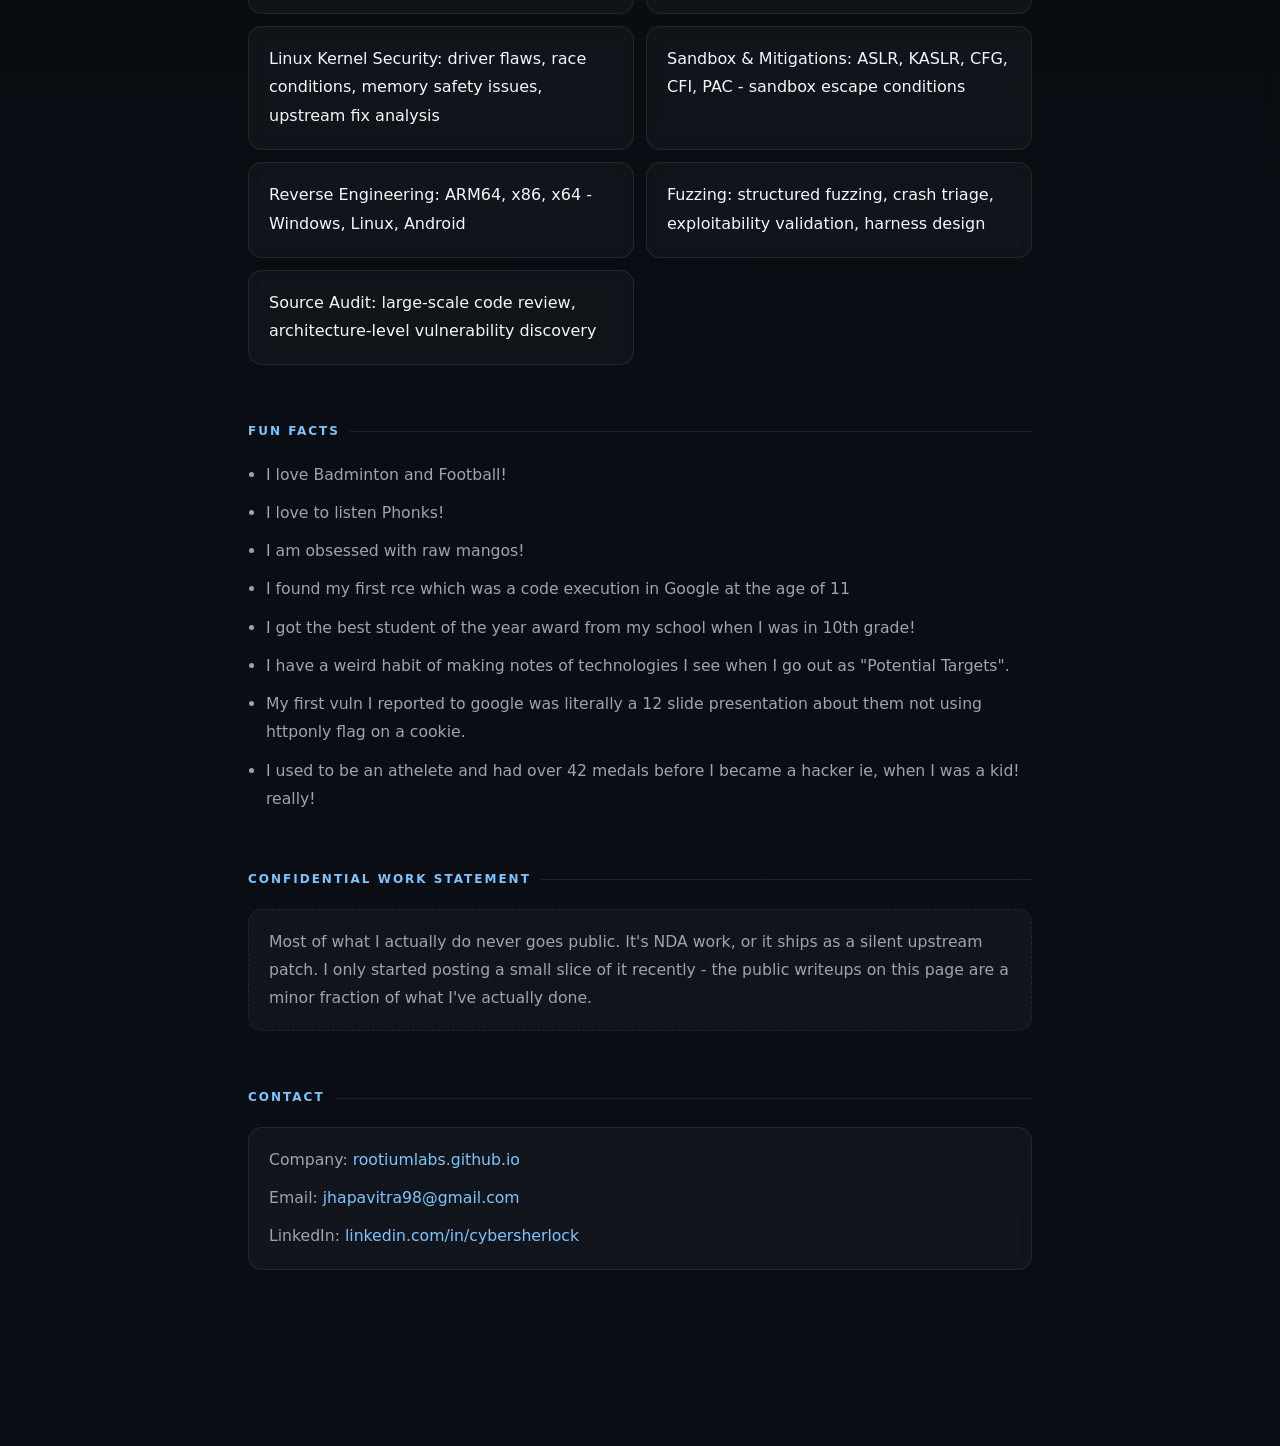
==== commit 1ccdbba8: "Update index.html" ====
--- a/index.html
+++ b/index.html
@@ -102,7 +102,7 @@
           <span class="badge">Fuzzing</span>
         </div>
         <p class="sub">
-          Hey, I'm Pavitra. 16, working on AI, Web & API Application, Browser, Android, and Linux kernel security since I was 9.
+          Hey, I'm Pavitra. 17, working on AI, Web & API Application, Browser, Android, and Linux kernel security since I was 9.
         </p>
         <p class="sub">
           Focus: full-chain RCE and sandbox escapes across browser engines (V8/TurboFan), Android, Windows, and the Linux kernel - memory corruption, privilege escalation, and exploitation under modern mitigations. Seven CVEs credited across the kernel networking, filesystem, and modem driver subsystems, three of them CVSS 9.8 Critical.
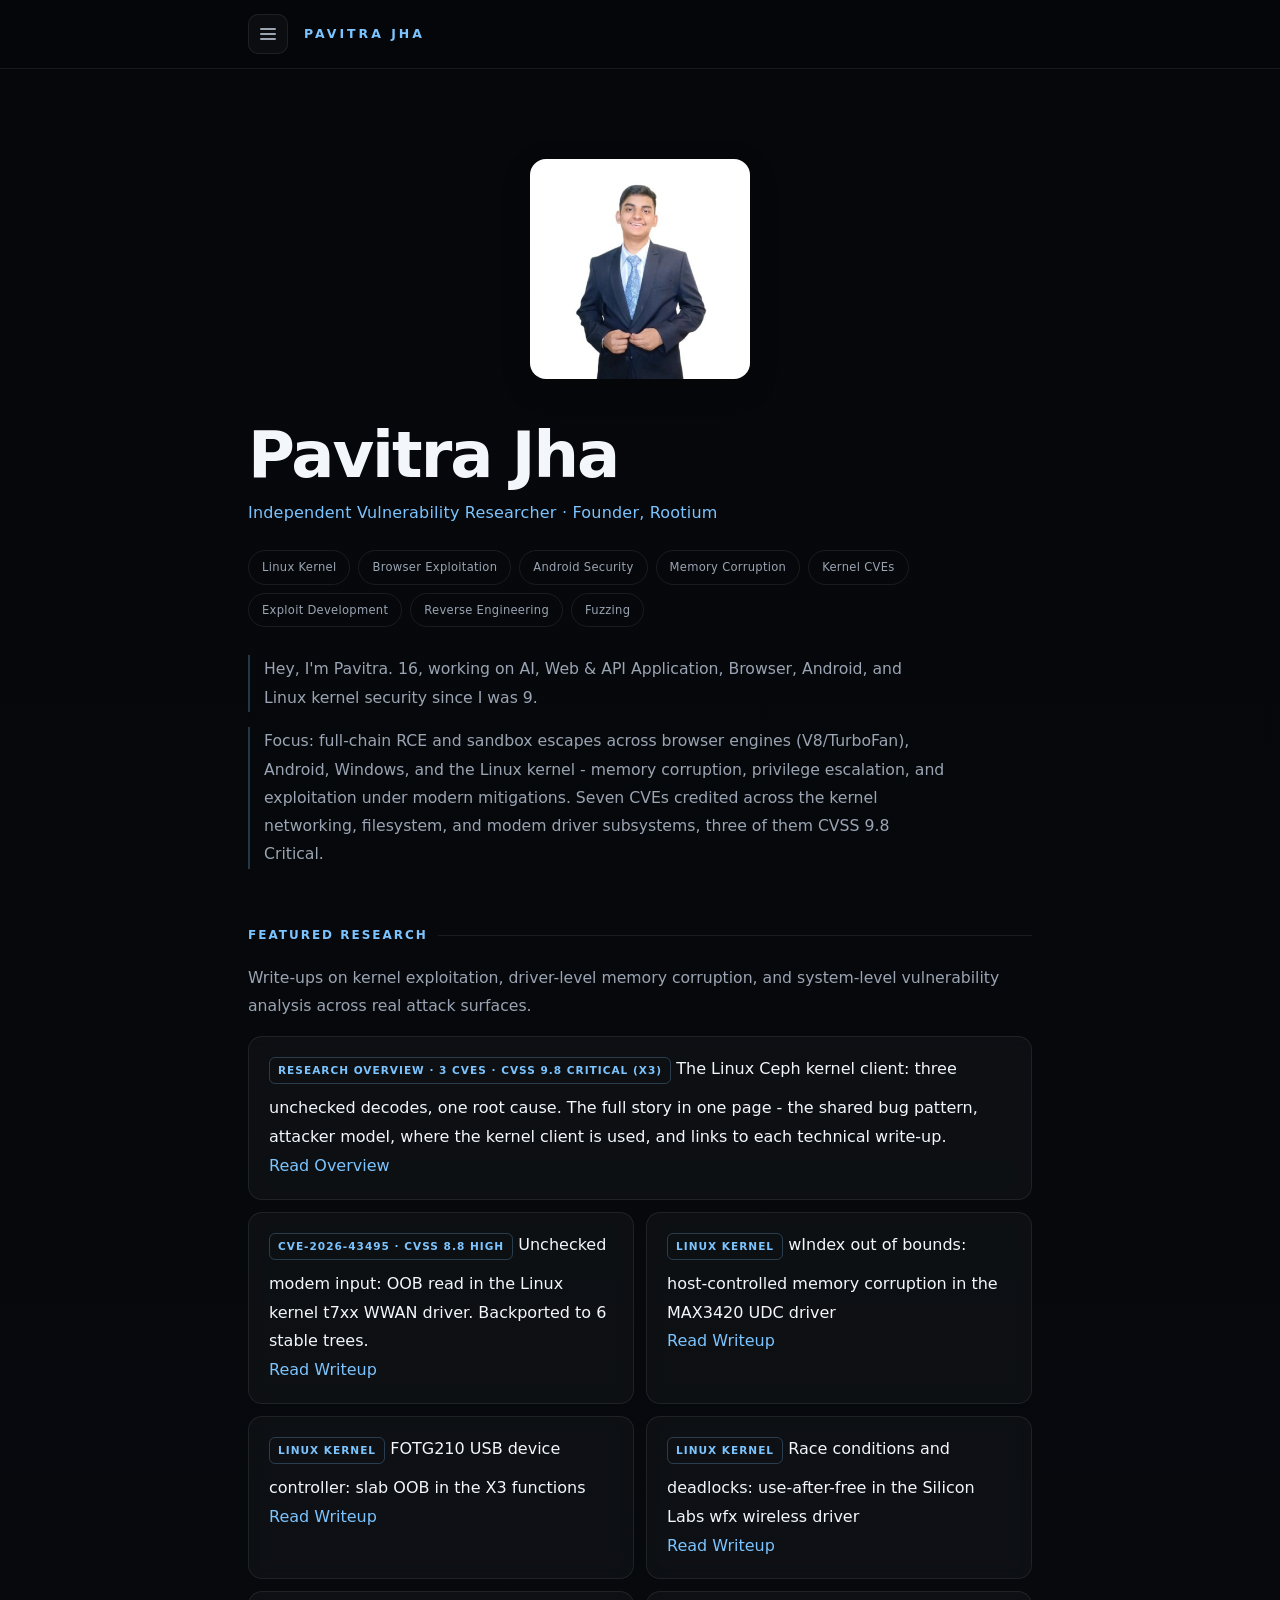
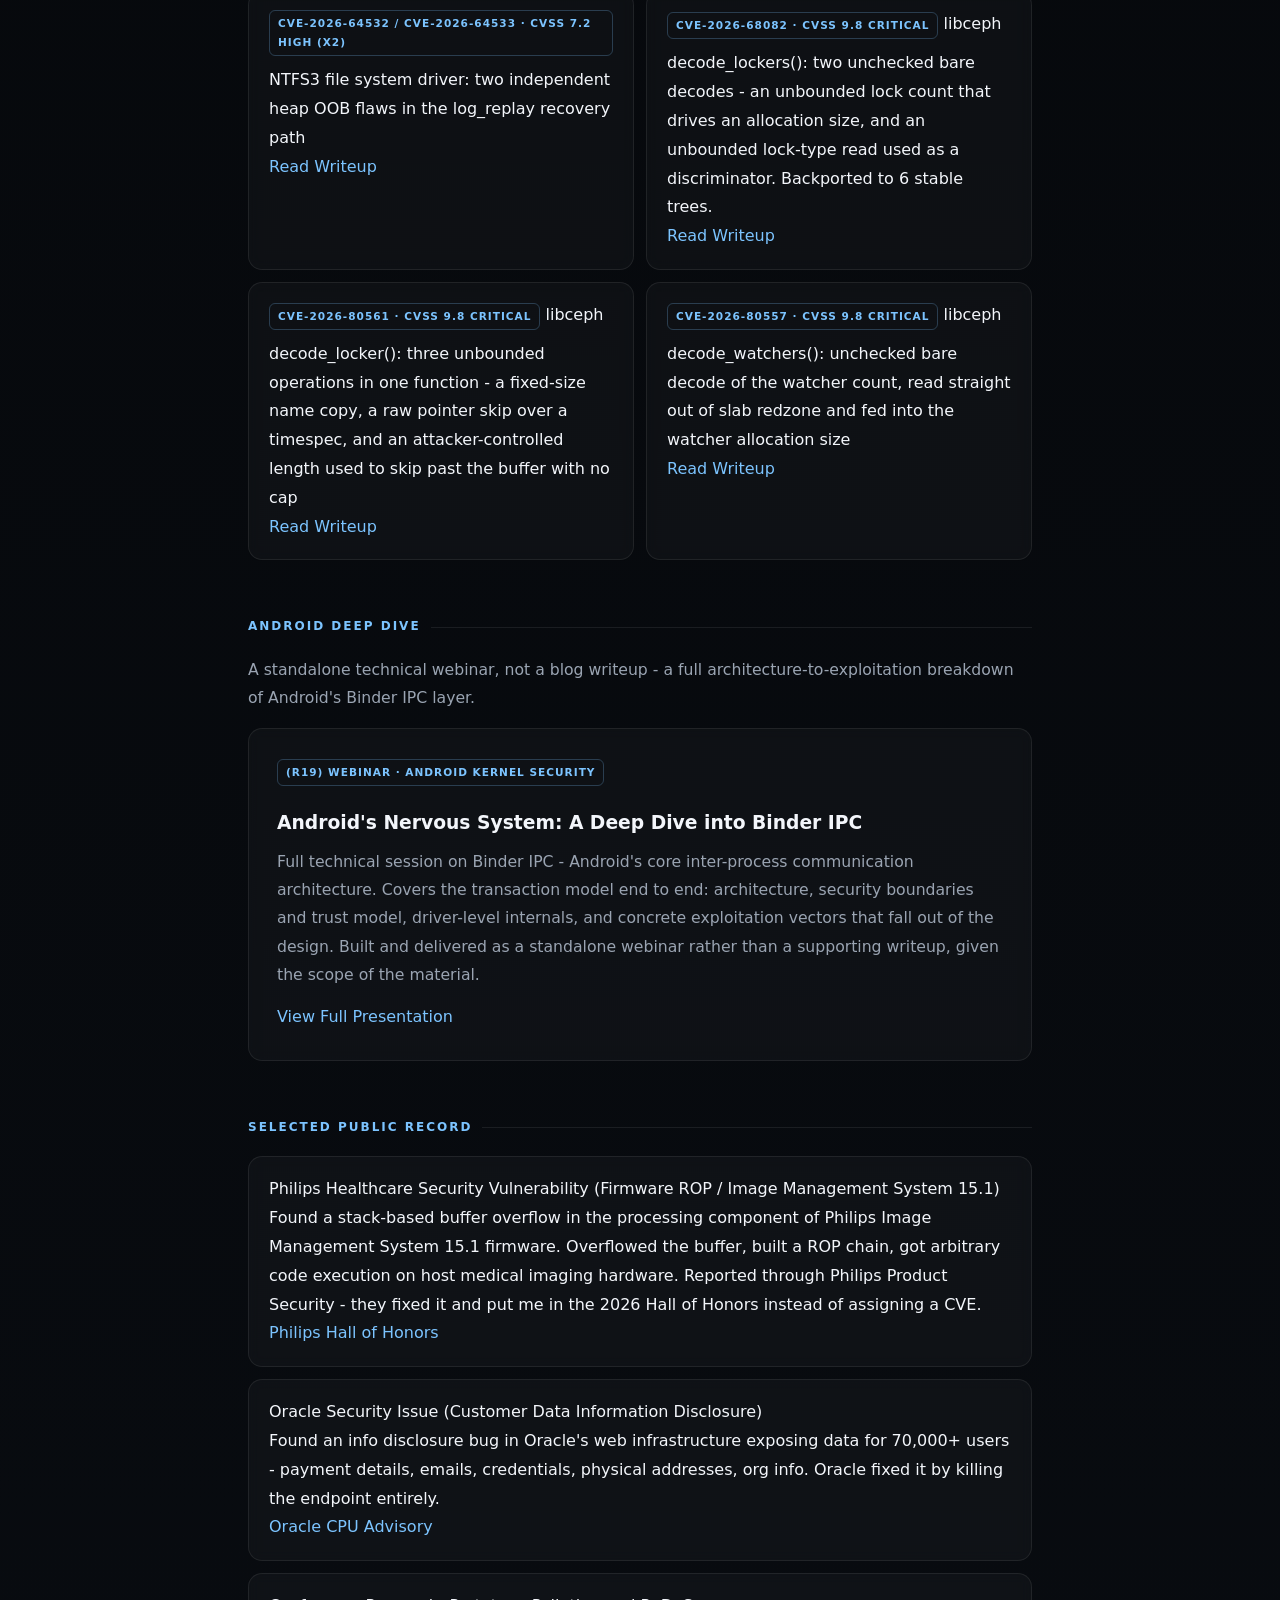
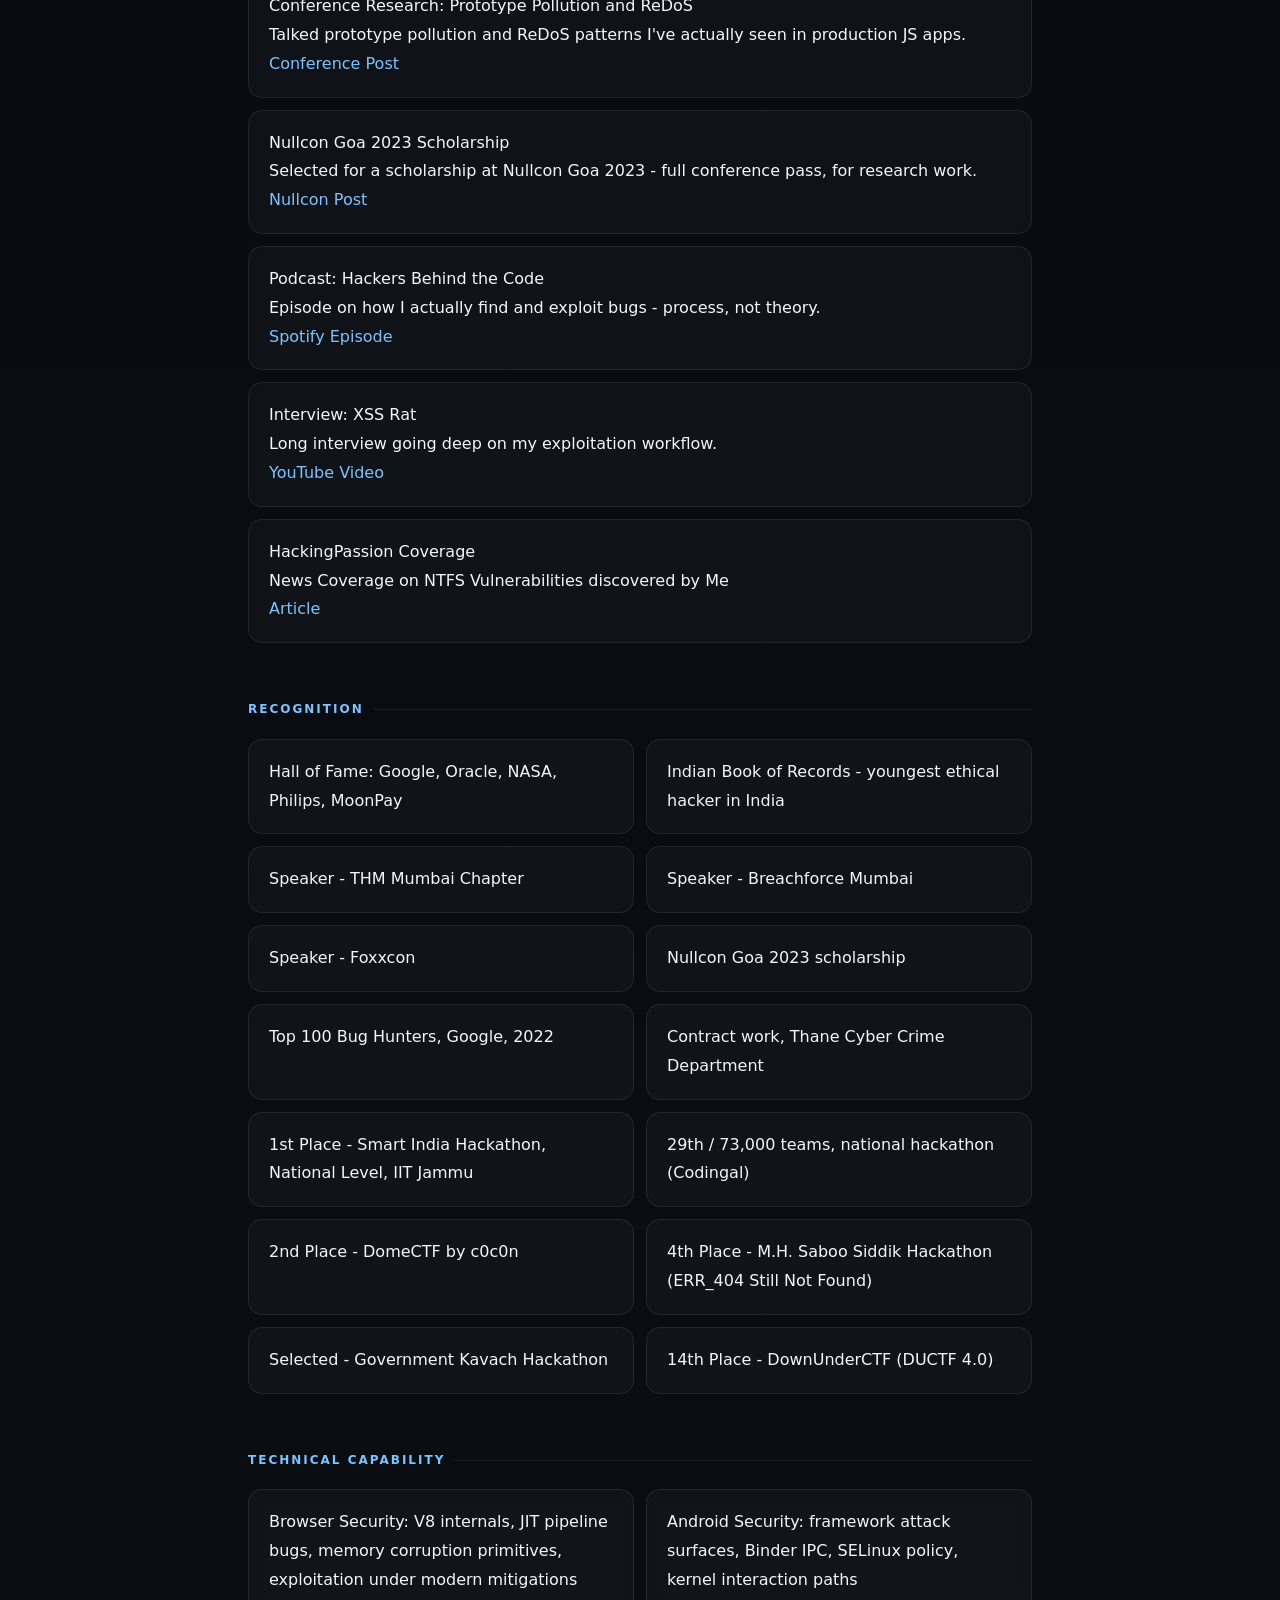
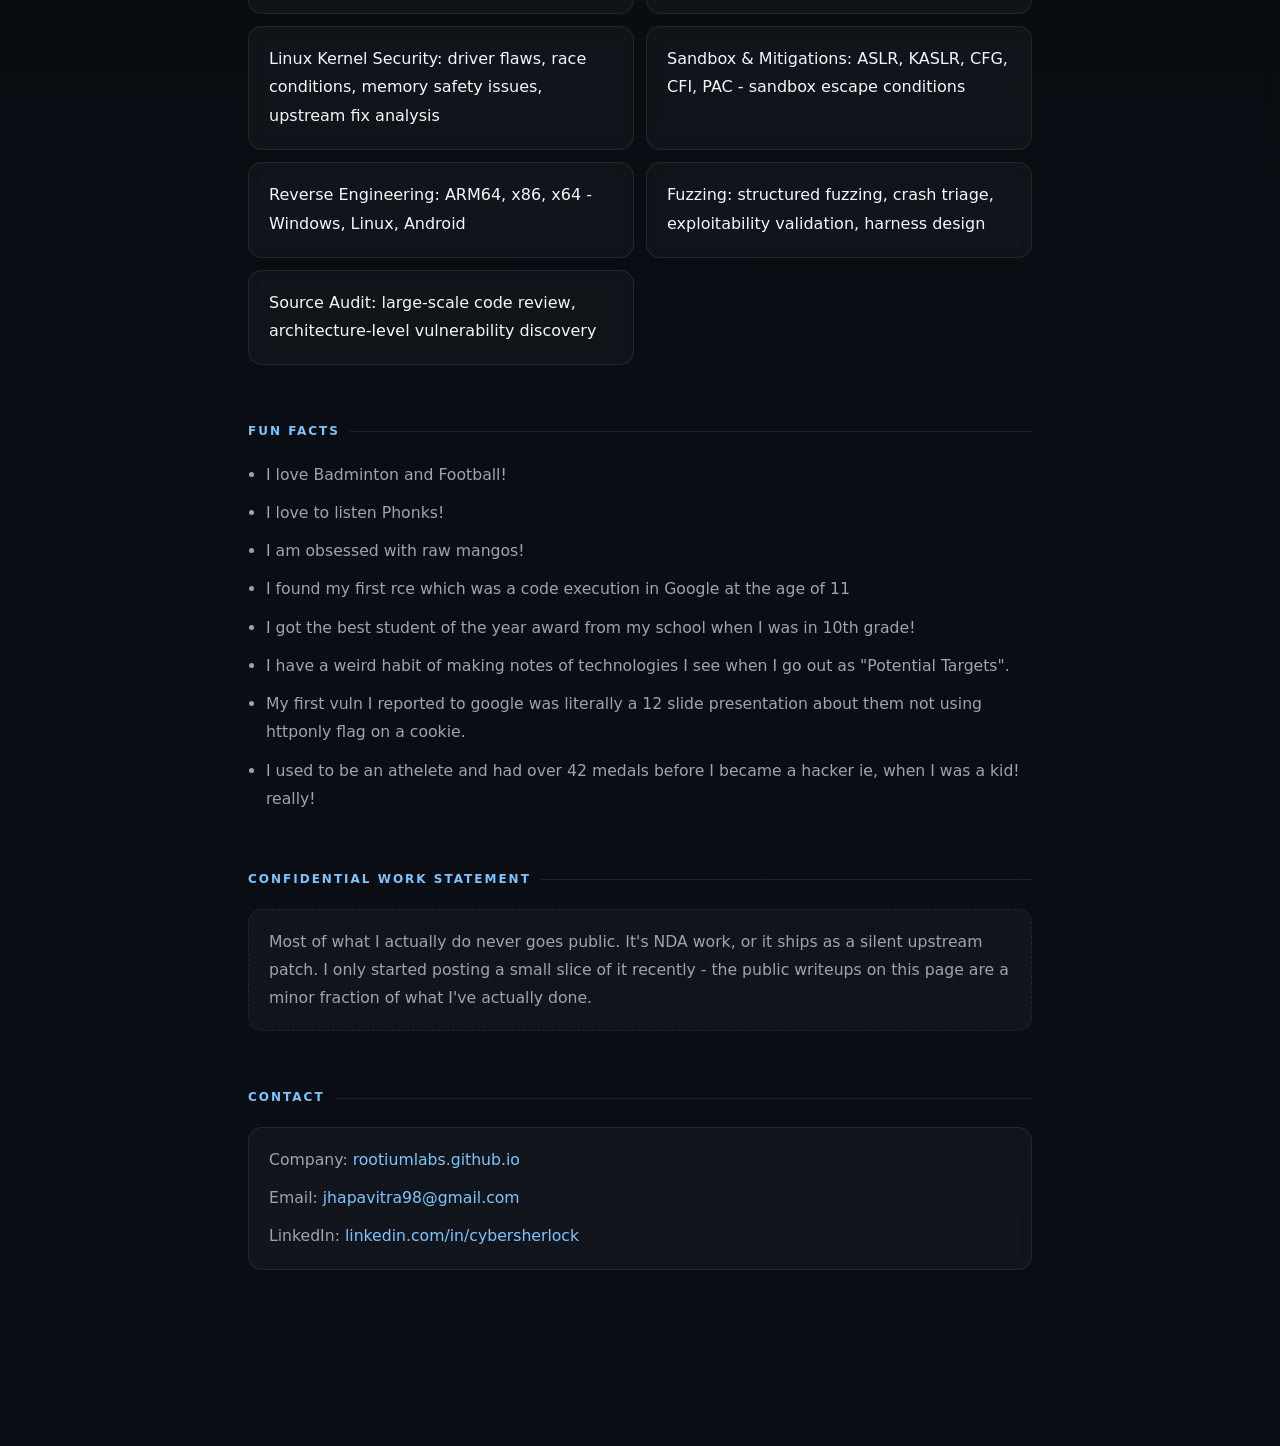
==== commit a0fc14c1: "Update index.html" ====
--- a/index.html
+++ b/index.html
@@ -102,7 +102,7 @@
           <span class="badge">Fuzzing</span>
         </div>
         <p class="sub">
-          Hey, I'm Pavitra. 17, working on AI, Web & API Application, Browser, Android, and Linux kernel security since I was 9.
+          Hey, I'm Pavitra. 16, working on AI, Web & API Application, Browser, Android, and Linux kernel security since I was 9.
         </p>
         <p class="sub">
           Focus: full-chain RCE and sandbox escapes across browser engines (V8/TurboFan), Android, Windows, and the Linux kernel - memory corruption, privilege escalation, and exploitation under modern mitigations. Seven CVEs credited across the kernel networking, filesystem, and modem driver subsystems, three of them CVSS 9.8 Critical.
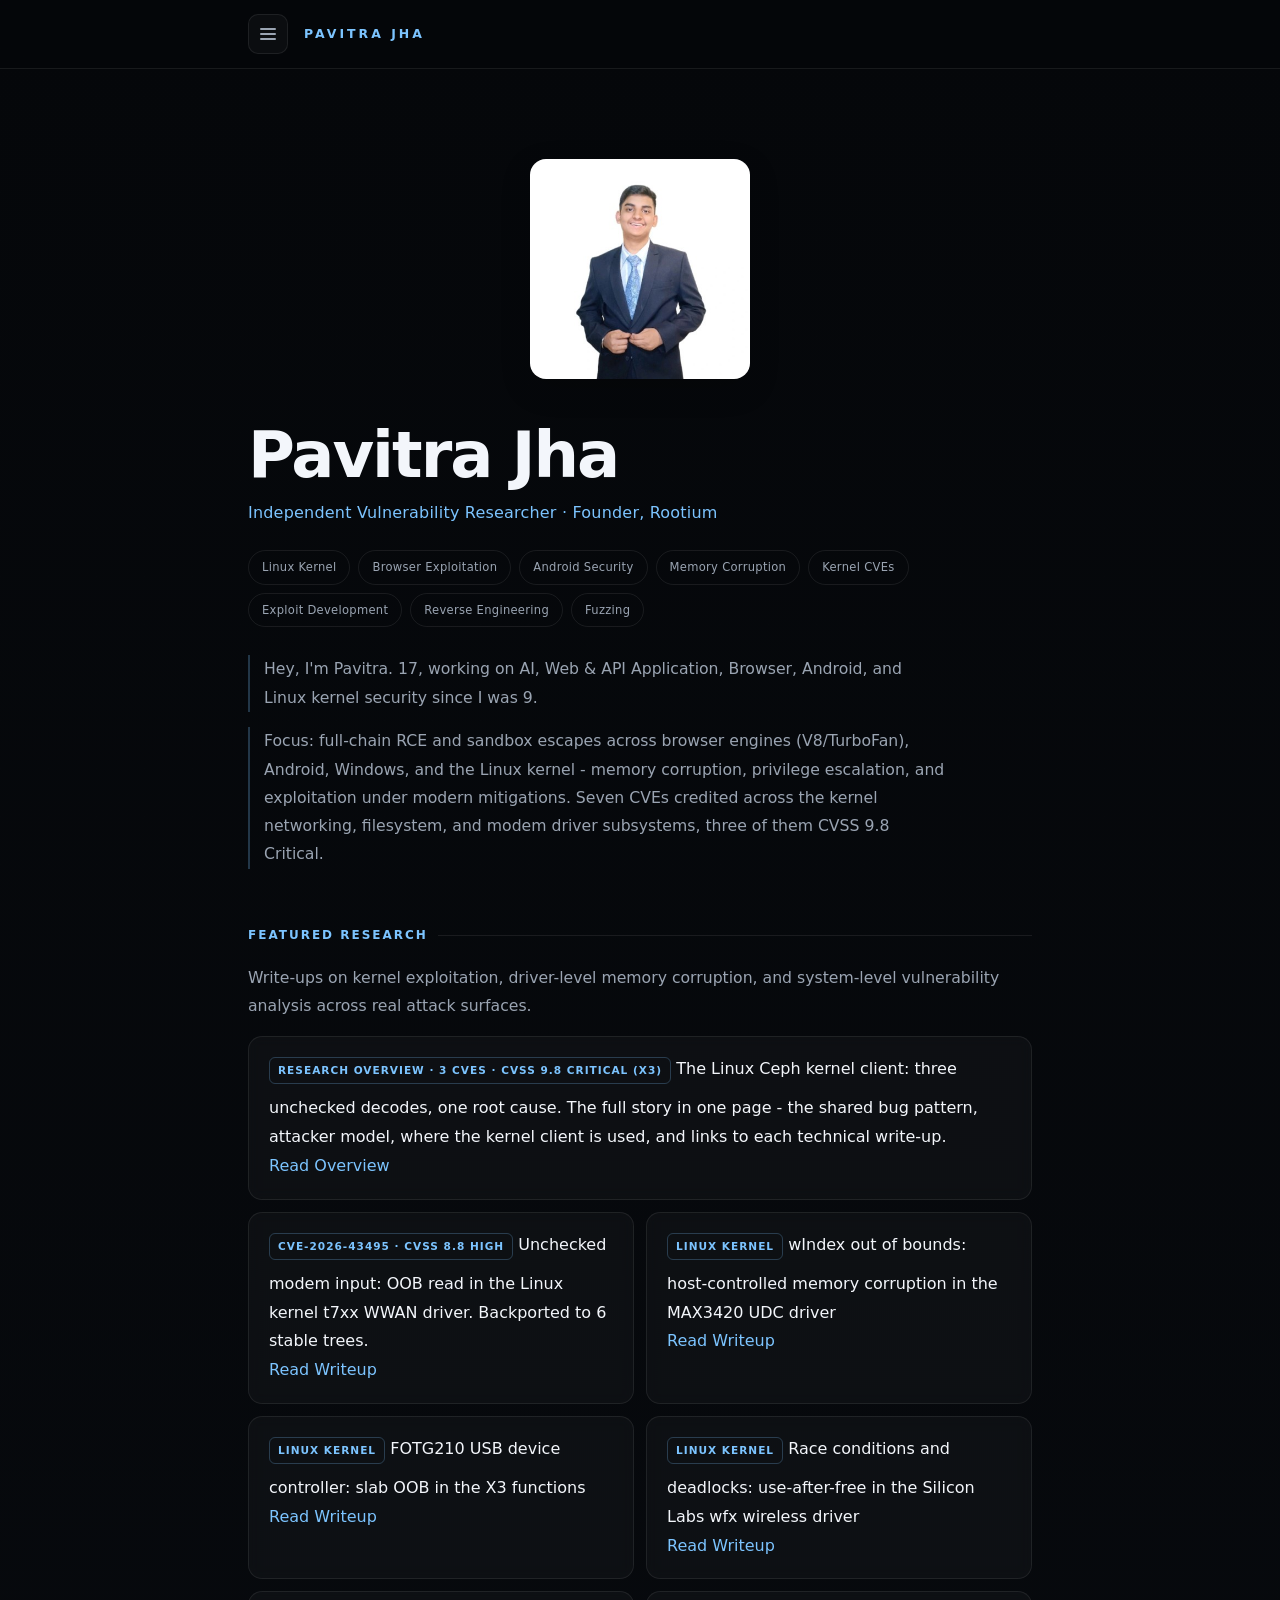
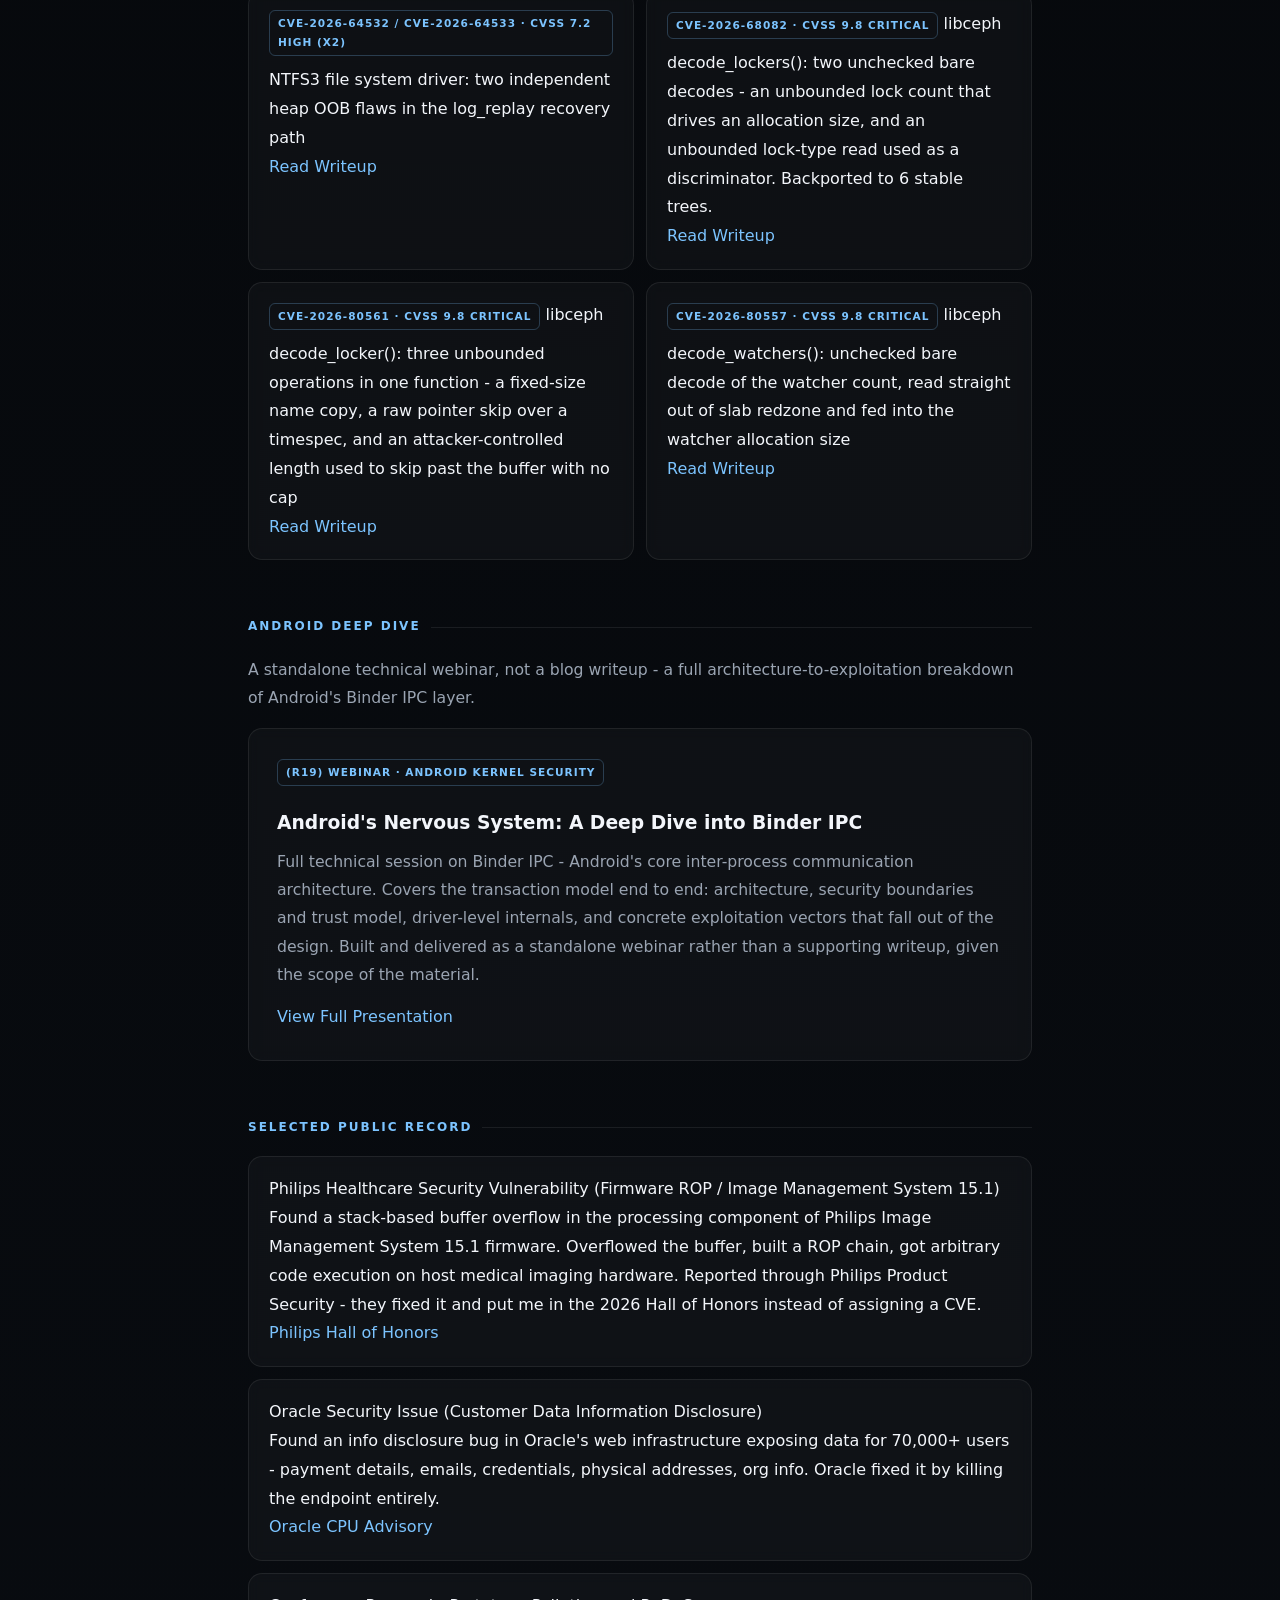
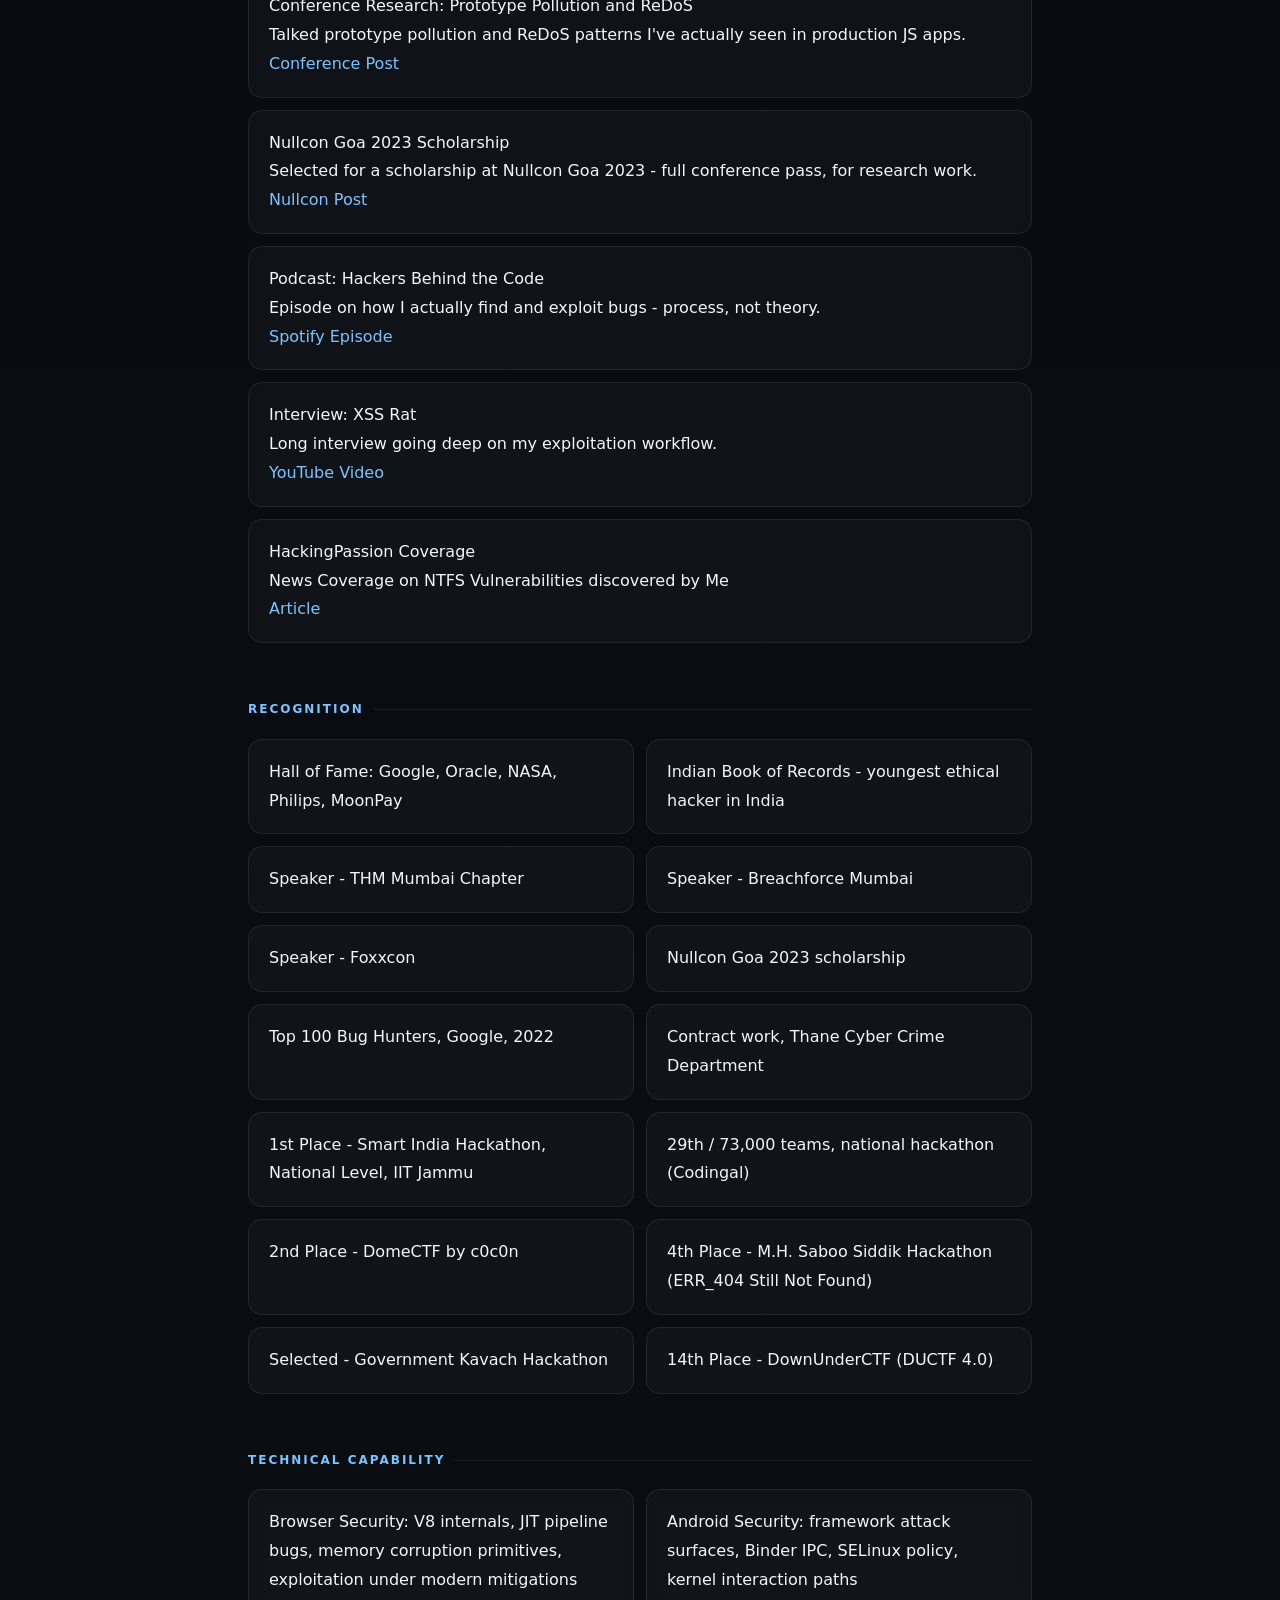
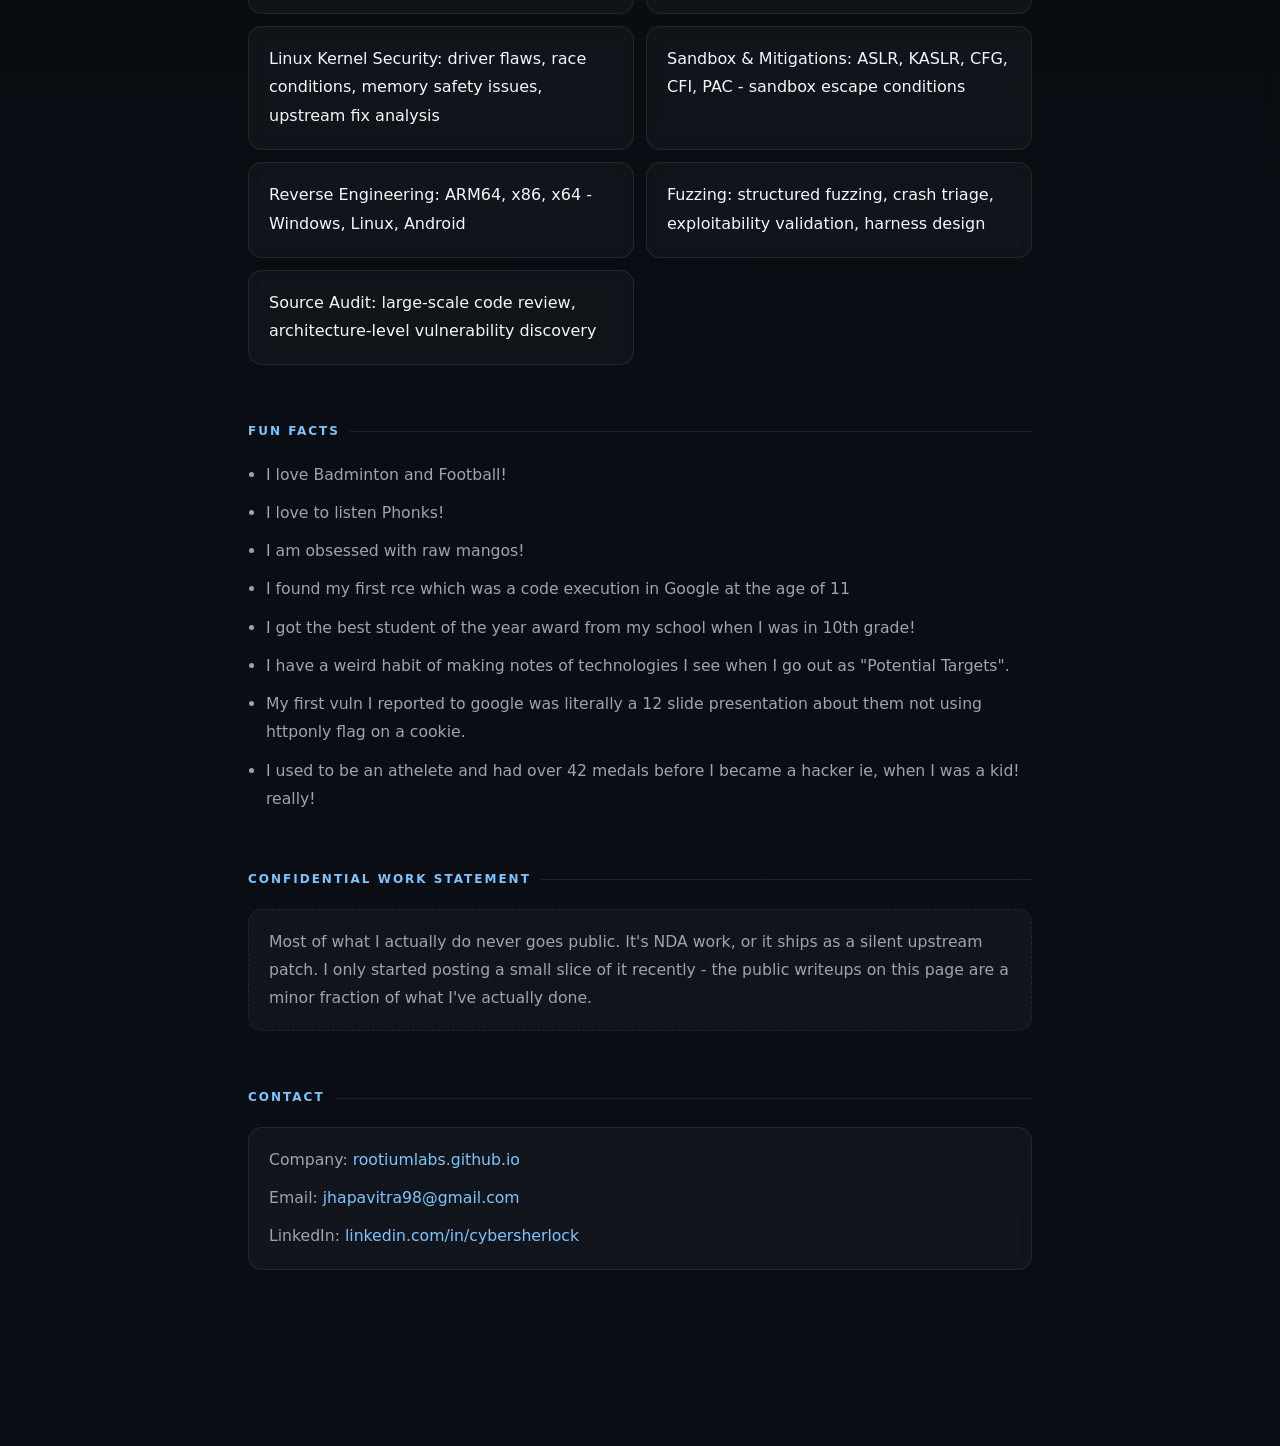
==== commit cd93dcc6: "Update index.html" ====
--- a/index.html
+++ b/index.html
@@ -102,7 +102,7 @@
           <span class="badge">Fuzzing</span>
         </div>
         <p class="sub">
-          Hey, I'm Pavitra. 16, working on AI, Web & API Application, Browser, Android, and Linux kernel security since I was 9.
+          Hey, I'm Pavitra. 17, working on AI, Web & API Application, Browser, Android, and Linux kernel security since I was 9.
         </p>
         <p class="sub">
           Focus: full-chain RCE and sandbox escapes across browser engines (V8/TurboFan), Android, Windows, and the Linux kernel - memory corruption, privilege escalation, and exploitation under modern mitigations. Seven CVEs credited across the kernel networking, filesystem, and modem driver subsystems, three of them CVSS 9.8 Critical.
